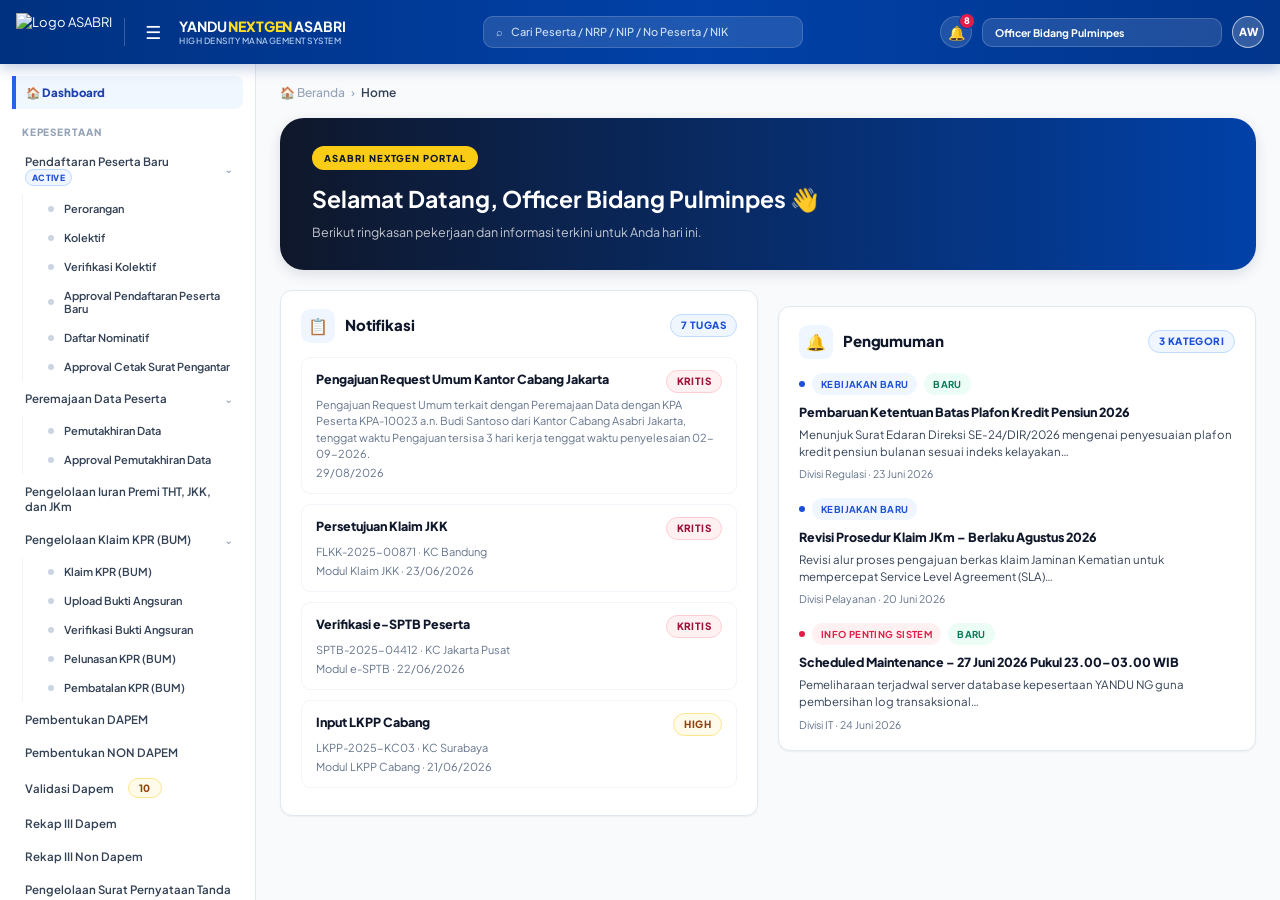
==== index.html @ db99e49a "Rekap Movement Gaji Pokok: ubah menjadi matriks per UNOR dan status personil (Total, Naik, Turun, Be" ====
<!DOCTYPE html>
<html lang="id">
<head>
<meta charset="UTF-8">
<meta name="viewport" content="width=device-width, initial-scale=1.0">
<title>YANDU NextGen — Modul Kepesertaan (Prototype)</title>
<!-- Tampilan/warna diatur di style.css -->
<link rel="stylesheet" href="style.css">
</head>
<body>

<div class="app">

  <!-- ============ SIDEBAR ============ -->
  <nav class="sidebar" id="sidebar" aria-label="Navigasi utama">
    <button class="nav-item" data-go="home">🏠 Dashboard</button>

    <div class="nav-group hot">KEPESERTAAN</div>

    <button class="nav-item nav-parent" id="nav-pendaftaran" aria-expanded="true">
      <span>Pendaftaran Peserta Baru <span class="tag">Active</span></span><span class="chevron">⌄</span>
    </button>
    <div class="nav-children" id="nav-pendaftaran-children">
      <button class="nav-item nav-child" data-go="pendaftaran-perorangan">Perorangan</button>
      <button class="nav-item nav-child" data-go="pendaftaran-kolektif">Kolektif</button>
      <button class="nav-item nav-child" data-go="pendaftaran-verifikasi">Verifikasi Kolektif</button>
      <button class="nav-item nav-child" data-go="pendaftaran-approval">Approval Pendaftaran Peserta Baru</button>
      <button class="nav-item nav-child" data-go="pendaftaran-nominatif">Daftar Nominatif</button>
      <button class="nav-item nav-child" data-go="pendaftaran-approval-surat">Approval Cetak Surat Pengantar</button>
    </div>

    <button class="nav-item nav-parent" id="nav-peremajaan-data" aria-expanded="true">
      <span>Peremajaan Data Peserta</span><span class="chevron">⌄</span>
    </button>
    <div class="nav-children" id="nav-peremajaan-data-children">
      <button class="nav-item nav-child" data-go="peremajaan-pemutakhiran">Pemutakhiran Data</button>
      <button class="nav-item nav-child" data-go="peremajaan-approval">Approval Pemutakhiran Data</button>
    </div>

    <button class="nav-item" data-go="iuran-premi">Pengelolaan Iuran Premi THT, JKK, dan JKm</button>

    <button class="nav-item nav-parent" id="nav-klaim-bum" aria-expanded="true">
      <span>Pengelolaan Klaim KPR (BUM)</span><span class="chevron">⌄</span>
    </button>
    <div class="nav-children" id="nav-klaim-bum-children">
      <button class="nav-item nav-child" data-go="bum">Klaim KPR (BUM)</button>
      <button class="nav-item nav-child" data-go="bum-angsuran">Upload Bukti Angsuran</button>
      <button class="nav-item nav-child" data-go="bum-verifikasi-angsuran">Verifikasi Bukti Angsuran</button>
      <button class="nav-item nav-child" data-go="bum-pelunasan">Pelunasan KPR (BUM)</button>
      <button class="nav-item nav-child" data-go="bum-pembatalan">Pembatalan KPR (BUM)</button>
    </div>

    <button class="nav-item" data-go="dapem">Pembentukan DAPEM</button>
    <button class="nav-item" data-go="non-dapem">Pembentukan NON DAPEM</button>
    <button class="nav-item" data-go="dapem-validasi">Validasi Dapem <span class="pill pill-warn" style="margin-left:6px">10</span></button>
    <button class="nav-item" data-go="dapem-keuangan">Rekap III Dapem</button>
    <button class="nav-item" data-go="non-dapem-keuangan">Rekap III Non Dapem</button>

    <button class="nav-item" data-go="sptb">Pengelolaan Surat Pernyataan Tanda Bukti Diri (SPTB)</button>
    <button class="nav-item" data-go="e-dosir">Manajemen Dokumen Peserta (E-Dosir)</button>
    <button class="nav-item nav-parent" id="nav-request-umum" aria-expanded="true">
      <span>Pengelolaan Request Umum</span><span class="chevron">⌄</span>
    </button>
    <div class="nav-children" id="nav-request-umum-children">
      <button class="nav-item nav-child" data-go="request-umum">Daftar Request Umum</button>
      <button class="nav-item nav-child" data-go="ru-kategori">Parameter Kategori Request Umum</button>
    </div>
    <button class="nav-item" data-go="alih-status">Pengelolaan Alih Status Peserta</button>
    <button class="nav-item nav-parent" id="nav-referensi" aria-expanded="true">
      <span>Pengelolaan Referensi Data Kepesertaan</span><span class="chevron">⌄</span>
    </button>
    <div class="nav-children" id="nav-referensi-children">
      <button class="nav-item nav-child" data-go="unor">Unit Organisasi (UNOR) <span class="tag">New</span></button>
      <button class="nav-item nav-child" data-go="status-peserta">Status Peserta <span class="tag">New</span></button>
      <button class="nav-item nav-child" data-go="batas-usia-pensiun">Batas Usia Pensiun <span class="tag">New</span></button>
      <button class="nav-item nav-child" data-go="satuan-kerja">Satuan Kerja <span class="tag">New</span></button>
      <button class="nav-item nav-child" data-go="daerah">Daerah <span class="tag">New</span></button>
    </div>
    <button class="nav-item nav-parent" id="nav-spp" aria-expanded="true">
      <span>Pemulihan Data Peserta</span><span class="chevron">⌄</span>
    </button>
    <div class="nav-children" id="nav-spp-children">
      <button class="nav-item nav-child" data-go="spp-pengajuan">Pemulihan Data Peserta</button>
      <button class="nav-item nav-child" data-go="spp-approval">Approval Pemulihan Data Peserta</button>
      <button class="nav-item nav-child" data-go="spp-bersih">Daftar Nominatif Pemulihan Data Peserta</button>
    </div>
    <button class="nav-item" data-go="data-peserta">List Peserta</button>

    <button class="nav-item" data-go="upload-rekening">Upload Rekening</button>
    <button class="nav-item nav-parent" id="nav-laporan" aria-expanded="true">
      <span>Laporan</span><span class="chevron">⌄</span>
    </button>
    <div class="nav-children" id="nav-laporan-children">
      <button class="nav-item nav-child" data-go="lap-peserta-baru">Laporan Peserta Baru Per Periode</button>
      <button class="nav-item nav-child" data-go="lap-kontrol-kpa">Laporan Kontrol Penomoran Terakhir KPA</button>
      <button class="nav-item nav-child" data-go="lap-peserta-tahun">Laporan Peserta Baru Yang Terdaftar Periode Tahun</button>
      <button class="nav-item nav-child" data-go="lap-kpa-tmt">Laporan Penerbitan KPA Berdasarkan TMT Pengangkatan Pertama</button>
      <button class="nav-item nav-child" data-go="lap-kpa-pangkat-awal">Laporan Penerbitan KPA Berdasarkan Pangkat Awal</button>
      <button class="nav-item nav-child" data-go="lap-kpa-banding-tmt">Laporan Perbandingan Penerbitan KPA Berdasarkan TMT Pengangkatan</button>
      <button class="nav-item nav-child" data-go="lap-kpa-golongan">Laporan Penerbitan KPA Berdasarkan Pangkat/Golongan</button>
      <button class="nav-item nav-child" data-go="lap-kpa-banding-golongan">Laporan Perbandingan Penerbitan KPA Berdasarkan Pangkat/Golongan</button>
      <button class="nav-item nav-child" data-go="lap-kpa-cabang">Laporan Penerbitan KPA Berdasarkan Kantor Cabang</button>
    </div>

    <button class="nav-item nav-parent" id="nav-rekap-movement" aria-expanded="true">
      <span>Rekap Movement</span><span class="chevron">⌄</span>
    </button>
    <div class="nav-children" id="nav-rekap-movement-children">
      <button class="nav-item nav-child" data-go="rm-gaji">Rekap Movement Gaji Pokok</button>
      <button class="nav-item nav-child" data-go="rm-pangkat">Rekap Movement Pangkat</button>
      <button class="nav-item nav-child" data-go="rm-mkg">Rekap Movement MKG</button>
      <button class="nav-item nav-child" data-go="rm-status-kawin">Rekap Movement Status Kawin</button>
      <button class="nav-item nav-child" data-go="rm-anak">Rekap Movement Anak</button>
      <button class="nav-item nav-child" data-go="rm-kppn">Rekap Movement KPPN</button>
      <button class="nav-item nav-child" data-go="rm-peserta-kppn">Rekap Movement Peserta Per KPPN</button>
      <button class="nav-item nav-child" data-go="rm-satker">Rekap Movement Satuan Kerja</button>
    </div>
    <button class="nav-item nav-parent" id="nav-rekap-premi" aria-expanded="true">
      <span>Rekap Premi JKK dan JKm</span><span class="chevron">⌄</span>
    </button>
    <div class="nav-children" id="nav-rekap-premi-children">
      <button class="nav-item nav-child" data-go="rekap-premi">Rekap Perkiraan Iuran Premi JKK dan JKm</button>
      <button class="nav-item nav-child" data-go="rekap-premi-verifikasi">Verifikasi Rekap Premi JKK dan JKm</button>
    </div>

  </nav>

  <!-- ============ MAIN ============ -->
  <div class="main">
    <header class="topbar">
      <div class="brand">
        <img class="brand-logo" src="logo-asabri-white.png" alt="Logo ASABRI">
        <span class="brand-sep"></span>
        <button class="burger" id="burger" aria-label="Sembunyikan / tampilkan sidebar">☰</button>
        <div class="brand-txt">YANDU <b>NEXTGEN</b> ASABRI<small>HIGH DENSITY MANAGEMENT SYSTEM</small></div>
      </div>
      <div class="topsearch"><span>⌕</span><span>Cari Peserta / NRP / NIP / No Peserta / NIK</span></div>
      <div class="topright">
        <div class="notif-wrap">
          <button class="topbell" id="top-bell" aria-label="Notifikasi" aria-haspopup="true" aria-expanded="false">
            🔔<span class="topbell-badge" id="top-bell-count">0</span>
          </button>
          <div class="notif-pop" id="top-notif" hidden>
            <div class="notif-pop-head">
              <span>Notifikasi</span>
              <span class="pill pill-info" id="top-notif-count"></span>
            </div>
            <div class="notif-pop-list" id="top-notif-list"></div>
            <button class="notif-pop-foot" id="top-notif-all">Lihat semua di Beranda</button>
          </div>
        </div>
        <select class="role-chip" id="top-role" aria-label="Pilih role">
          <option>Officer Bidang Pulminpes</option>
          <option>Officer Bidang Lojita</option>
          <option>Officer Bidang Pengembangan Manfaat</option>
          <option>Kepala Divisi Kepesertaan dan Pengembangan Manfaat</option>
          <option>Kepala Bidang Lojita</option>
          <option>Kepala Bidang Pulminpes</option>
          <option>Kepala Bidang Pengembangan Manfaat</option>
          <option>Divisi Layanan</option>
          <option>Divisi Keuangan</option>
          <option>Kantor Cabang</option>
          <option>PIC UNOR/Kesatuan</option>
        </select>
        <div class="avatar" id="top-avatar"></div>
      </div>
    </header>

    <main class="content">

      <!-- ---------- HOME (PORTAL DASHBOARD) ---------- -->
      <section class="screen" id="s-home">
        <div class="crumb"><span>🏠 Beranda</span><span>›</span><b>Home</b></div>

        <div style="background:linear-gradient(90deg,#0f172a,var(--navy));border-radius:24px;padding:28px 32px;color:#fff;margin-bottom:20px;box-shadow:0 4px 14px rgba(15,23,42,.12)">
          <span style="display:inline-block;background:#facc15;color:#0f172a;font-size:9.5px;font-weight:800;letter-spacing:.1em;text-transform:uppercase;padding:5px 12px;border-radius:999px;margin-bottom:12px">ASABRI NEXTGEN PORTAL</span>
          <h1 style="font-size:23px;font-weight:700;margin:0 0 6px" id="home-greeting" style="font-size:26px;font-weight:800;letter-spacing:-.02em;margin:8px 0 6px">Selamat Datang 👋</h1>
          <div style="font-size:12.5px;color:rgba(255,255,255,.75)">Berikut ringkasan pekerjaan dan informasi terkini untuk Anda hari ini.</div>
        </div>

        <div class="grid2" style="align-items:start">
          <div class="card">
            <div style="display:flex;justify-content:space-between;align-items:center;margin-bottom:14px">
              <div style="display:flex;align-items:center;gap:10px">
                <div style="width:34px;height:34px;border-radius:9px;background:var(--blue-soft);display:flex;align-items:center;justify-content:center;font-size:16px">📋</div>
                <span class="card-title" style="margin:0">Notifikasi</span>
              </div>
              <span class="pill pill-info" id="home-notif-count"></span>
            </div>
            <div style="max-height:440px;overflow-y:auto;display:flex;flex-direction:column;gap:10px" id="home-notif-list"></div>
          </div>

          <div class="card">
            <div style="display:flex;justify-content:space-between;align-items:center;margin-bottom:14px">
              <div style="display:flex;align-items:center;gap:10px">
                <div style="width:34px;height:34px;border-radius:9px;background:var(--blue-soft);display:flex;align-items:center;justify-content:center;font-size:16px">🔔</div>
                <span class="card-title" style="margin:0">Pengumuman</span>
              </div>
              <span class="pill pill-info" id="home-peng-count"></span>
            </div>
            <div style="max-height:440px;overflow-y:auto;display:flex;flex-direction:column;gap:16px" id="home-peng-list"></div>
          </div>
        </div>
      </section>

      <!-- ---------- DASHBOARD ---------- -->
      <section class="screen" id="s-dashboard">
        <div class="crumb"><span>Beranda</span><span>›</span><b>Dashboard</b></div>
        <div class="page-head">
          <div>
            <h1 class="page-title">Dashboard Kepesertaan</h1>
            <div class="page-sub">Ringkasan aktivitas Divisi Kepesertaan dan Pengembangan Manfaat — periode berjalan</div>
          </div>
        </div>

        <div class="metrics m3" id="dash-metrics"></div>

        <div class="card">
          <h2 class="section-title">Pintasan modul</h2>
          <div class="toolbar" style="margin-bottom:0">
            <button class="btn btn-primary" data-go="pendaftaran-kolektif">Registrasi kolektif</button>
            <button class="btn btn-ghost" data-go="distribusi">Monitoring distribusi BDN</button>
            <button class="btn btn-ghost" data-go="bum">Rekonsiliasi BUM KPR</button>
          </div>
        </div>
      </section>

      <!-- ---------- PENDAFTARAN PESERTA BARU » PERORANGAN ---------- -->
      <section class="screen" id="s-pendaftaran-perorangan">
        <div class="crumb"><span>Beranda</span><span>›</span><span>Kepesertaan</span><span>›</span><span>Pendaftaran Peserta Baru</span><span>›</span><b>Perorangan</b></div>
        <div class="page-head" id="pp-page-head">
          <div>
            <h1 class="page-title">Pendaftaran Peserta Baru — Perorangan</h1>
            <div class="page-sub">Pengajuan registrasi kepesertaan untuk satu peserta melalui input form.</div>
          </div>
        </div>

        <!-- ===== Riwayat Perorangan (tampilan awal) ===== -->
        <div id="pp-riwayat-view">
          <!-- Muncul kalau wizard ditinggal dengan isian yang belum disimpan -->
          <div class="alert alert-warn" id="pp-draft-banner" style="display:none">
            <span>✎</span>
            <span id="pp-draft-banner-teks"></span>
            <span style="margin-left:auto;display:flex;gap:8px;flex-shrink:0">
              <button class="btn btn-ghost btn-sm" id="pp-draft-buang">Buang Draft</button>
              <button class="btn btn-primary btn-sm" id="pp-draft-lanjut">Lanjutkan Draft</button>
            </span>
          </div>
          <div class="card">
            <div class="grid3">
              <div class="field" style="margin-bottom:0">
                <label class="fl caps">Nomor Batch</label>
                <input class="inp" id="pp-riwayat-f-batch" placeholder="B-PERO/...">
              </div>
              <div class="field" style="margin-bottom:0">
                <label class="fl caps">Nomor Agenda</label>
                <input class="inp" id="pp-riwayat-f-agenda" placeholder="Nomor agenda…">
              </div>
              <div class="field" style="margin-bottom:0">
                <label class="fl caps">Kesatuan Pengaju</label>
                <input class="inp" id="pp-riwayat-f-kesatuan" placeholder="Nama kesatuan pengaju">
              </div>
              <div class="field" style="margin-bottom:0">
                <label class="fl caps">Status Pengajuan</label>
                <select class="inp" id="pp-riwayat-f-status">
                  <option value="all">Semua Status</option>
                  <option>Tertunda</option>
                  <option>Diterima</option>
                  <option>Ditolak</option>
                </select>
              </div>
              <div class="field" style="margin-bottom:0">
                <label class="fl caps">Tanggal Pengajuan</label>
                <input class="inp" type="date" id="pp-riwayat-f-tanggal">
              </div>
            </div>
            <div class="form-actions" style="border-top:0;padding-top:0">
              <button class="btn btn-ghost" id="btn-export-pp-riwayat">▤ Export Excel</button>
              <button class="btn btn-primary" id="pp-riwayat-cari">⌕ Cari</button>
            </div>
          </div>

          <div class="card">
            <div class="toolbar" style="justify-content:flex-end">
              <button class="btn btn-primary" id="btn-pp-baru">+ Pendaftaran Peserta Baru</button>
            </div>
            <div class="tbl-wrap">
              <table>
                <thead><tr>
                  <th>No</th><th>Tanggal Pengajuan</th><th>Nomor Batch</th><th>Nomor Agenda</th>
                  <th>Kesatuan Pengaju</th><th>Jumlah Berkas</th><th>Status Pengajuan</th><th>Aksi</th>
                </tr></thead>
                <tbody id="pp-riwayat-body"></tbody>
              </table>
            </div>
            <div style="display:flex;justify-content:space-between;align-items:center;margin-top:10px;flex-wrap:wrap;gap:10px">
              <div class="tbl-note" id="pp-riwayat-count" style="margin:0"></div>
              <div style="display:flex;align-items:center;gap:14px">
                <div style="display:flex;align-items:center;gap:6px;font-size:11px;color:var(--muted)">
                  Baris
                  <select class="inp" id="pp-riwayat-page-size" style="width:64px;height:30px;padding:0 6px;font-size:11px">
                    <option>10</option><option selected>20</option><option>50</option>
                  </select>
                </div>
                <div id="pp-riwayat-pagination" style="display:flex;gap:4px"></div>
              </div>
            </div>
          </div>
        </div>

        <!-- ===== Detail Riwayat Perorangan (summary lengkap, baca saja) ===== -->
        <div id="pp-riwayat-detail-view" style="display:none">
          <div class="head-row">
            <button class="link-back" id="pp-riwayat-detail-kembali">← Kembali</button>
            <div class="head-divider"></div>
            <div>
              <h1 class="page-title" style="font-size:18px;margin:0">Detail Pendaftaran Peserta Baru</h1>
              <div class="hint" id="pp-riwayat-detail-sub" style="margin:2px 0 0"></div>
            </div>
          </div>

          <div class="card" id="pp-riwayat-detail-progress"></div>

          <div class="review-card">
            <div class="review-card-head">Data Pengajuan</div>
            <div class="review-card-body" id="pp-riwayat-detail-pengajuan"></div>
          </div>

          <div id="pp-riwayat-detail-peserta-wrap"></div>

          <div class="review-card" style="margin-top:16px">
            <div class="review-card-head">Berkas Persyaratan</div>
            <div class="review-card-body" id="pp-riwayat-detail-berkas"></div>
          </div>
        </div>

        <!-- ===== Wizard Pendaftaran Baru (Data Pengajuan / Data Peserta / Berkas / Review) ===== -->
        <div id="pp-wizard-view" style="display:none">
        <div class="stepper stepper-pill">
          <button class="step active" data-pp-step="1">1. Data Pengajuan</button>
          <button class="step" data-pp-step="2" disabled>2. Data Peserta</button>
          <button class="step" data-pp-step="3" disabled>3. Berkas Persyaratan</button>
          <button class="step" data-pp-step="4" disabled>4. Pratinjau dan Simpan</button>
        </div>

        <!-- ===== step 1: Data Pengajuan ===== -->
        <div id="pp-step-1">
          <div class="card">
            <div class="grid2">
              <div class="field">
                <label class="fl caps">Nomor Agenda</label>
                <input class="inp" id="pp-nomor-agenda" placeholder="Diterbitkan otomatis oleh sistem" disabled>
                <div class="hint">Format perorangan: <b>NO&nbsp;URUT/USERNAME</b> — kolektif diawali Nomor Surat Pengantar.</div>
              </div>
              <div class="field">
                <label class="fl caps">Nomor Surat Pengantar</label>
                <input class="inp" id="pp-nomor-surat" placeholder="B/xxx/…/2026">
              </div>
              <div class="field">
                <label class="fl caps">Kesatuan Pengaju</label>
                <select class="inp" id="pp-instansi"></select>
              </div>
              <div class="field">
                <label class="fl caps">Tanggal Surat Pengantar</label>
                <input class="inp" type="date" id="pp-tgl-surat">
              </div>
            </div>
          </div>

          <div class="form-actions split">
            <button class="btn btn-ghost" id="pp-1-batal">Batal</button>
            <button class="btn btn-primary" id="pp-1-lanjut">→ Selanjutnya</button>
          </div>
        </div>

        <!-- ===== step 2: Data Peserta ===== -->
        <div id="pp-step-2" style="display:none">
          <div class="card pp-scope" id="pp2-single">
            <div class="t-strong" id="pp2-single-title" style="font-size:12px;color:var(--body);margin-bottom:12px">Data Peserta #1</div>
            <div class="form-2col">
              <!-- ===== kolom kiri ===== -->
              <div>
                <div class="field">
                  <label class="fl caps">Nama Lengkap sesuai KTP <span class="req">*</span></label>
                  <input class="inp" id="pp2-nama" placeholder="ADI WIJAYA">
                </div>
                <div class="field">
                  <label class="fl caps">NRP / NIP <span class="req">*</span></label>
                  <input class="inp pp-nrp-field" id="pp2-nrp" placeholder="199204051234">
                  <div class="err-msg pp-nrp-err" id="pp2-nrp-err" style="display:none"></div>
                  <div class="hint pp-nrp-hint"></div>
                </div>
                <div class="field">
                  <label class="fl caps">NIK <span class="req">*</span></label>
                  <input class="inp" id="pp2-nik" placeholder="16 digit angka">
                </div>
                <div class="field">
                  <label class="fl caps">NPWP</label>
                  <input class="inp pp-npwp-field" id="pp2-npwp" placeholder="15 atau 16 digit angka" maxlength="16">
                  <div class="hint">Untuk NPWP terdiri dari 15 Digit (NPWP Lama) atau 16 Digit (NPWP Baru).</div>
                </div>
                <div class="grid2">
                  <div class="field">
                    <label class="fl caps">Jenis Kelamin <span class="req">*</span></label>
                    <select class="inp" id="pp2-jk">
                      <option value="">— Pilih —</option>
                      <option>Laki-laki</option>
                      <option>Perempuan</option>
                    </select>
                  </div>
                  <div class="field">
                    <label class="fl caps">Tanggal Lahir <span class="req">*</span></label>
                    <input class="inp" type="date" id="pp2-tgl-lahir">
                  </div>
                </div>
                <div class="field">
                  <label class="fl caps">Tempat Lahir</label>
                  <input class="inp" id="pp2-tmp-lahir" placeholder="Kota kelahiran">
                </div>
                <div class="field">
                  <label class="fl caps">Status Personil <span class="req">*</span></label>
                  <select class="inp" id="pp2-status">
                    <option value="">— Pilih —</option>
                    <option>Prajurit</option>
                    <option>PNS</option>
                    <option>PPPK</option>
                  </select>
                </div>
                <div class="field">
                  <label class="fl caps">Angkatan <span class="req">*</span></label>
                  <select class="inp" id="pp2-angkatan">
                    <option value="">— Pilih —</option>
                    <option>TNI AD</option>
                    <option>TNI AL</option>
                    <option>TNI AU</option>
                    <option>POLRI</option>
                    <option>MABES TNI</option>
                    <option>KEMHAN</option>
                  </select>
                </div>
                <div class="field">
                  <label class="fl caps">Unit Organisasi (UNOR) <span class="req">*</span></label>
                  <select class="inp" id="pp2-unor">
                    <option value="">— Pilih —</option>
                    <option>TNI AD</option>
                    <option>TNI AL</option>
                    <option>TNI AU</option>
                    <option>POLRI</option>
                    <option>MABES TNI</option>
                    <option>KEMHAN</option>
                  </select>
                </div>
                <div class="field">
                  <label class="fl caps">Unit Kerja (UKER) <span class="req">*</span></label>
                  <select class="inp" id="pp2-uker">
                    <option value="">— Pilih —</option>
                  </select>
                </div>
                <div class="field">
                  <label class="fl caps">Pangkat Awal <span class="req">*</span></label>
                  <select class="inp" id="pp2-pangkat">
                    <option value="">Pilih pangkat</option>
                    <optgroup label="PNS">
                      <option>GOL.I/A</option>
                      <option>GOL.I/B</option>
                      <option>GOL.I/C</option>
                      <option>GOL.I/D</option>
                      <option>GOL.II/A</option>
                      <option>GOL.II/B</option>
                      <option>GOL.II/C</option>
                      <option>GOL.II/D</option>
                      <option>GOL.III/A</option>
                      <option>GOL.III/B</option>
                      <option>GOL.III/C</option>
                      <option>GOL.III/D</option>
                      <option>GOL.IV/A</option>
                      <option>GOL.IV/B</option>
                      <option>GOL.IV/C</option>
                      <option>GOL.IV/D</option>
                      <option>GOL.IV/E</option>
                    </optgroup>
                    <optgroup label="TNI-AD">
                      <option>PRADA</option>
                      <option>PRATU</option>
                      <option>PRAKA</option>
                      <option>KOPDA</option>
                      <option>KOPTU</option>
                      <option>KOPKA</option>
                      <option>SERDA</option>
                      <option>SERTU</option>
                      <option>SERKA</option>
                      <option>SERMA</option>
                      <option>PELDA</option>
                      <option>PELTU</option>
                      <option>LETDA</option>
                      <option>LETTU</option>
                      <option>KAPTEN</option>
                      <option>MAYOR</option>
                      <option>LETKOL</option>
                      <option>KOLONEL</option>
                      <option>BRIGJEN TNI</option>
                      <option>MAYJEN TNI</option>
                      <option>LETJEN TNI</option>
                      <option>JENDERAL TNI</option>
                    </optgroup>
                    <optgroup label="TNI-AL">
                      <option>KELASI DUA</option>
                      <option>KELASI SATU</option>
                      <option>KELASI KEPALA</option>
                      <option>KOPDA</option>
                      <option>KOPTU</option>
                      <option>KOPKA</option>
                      <option>SERDA</option>
                      <option>SERTU</option>
                      <option>SERKA</option>
                      <option>SERMA</option>
                      <option>PELDA</option>
                      <option>PELTU</option>
                      <option>LETDA</option>
                      <option>LETTU</option>
                      <option>KAPTEN</option>
                      <option>MAYOR</option>
                      <option>LETKOL</option>
                      <option>KOLONEL</option>
                      <option>LAKSMA TNI</option>
                      <option>LAKSDA TNI</option>
                      <option>LAKSDYA TNI</option>
                      <option>LAKSAMANA TNI</option>
                    </optgroup>
                    <optgroup label="TNI-AU">
                      <option>PRADA</option>
                      <option>PRATU</option>
                      <option>PRAKA</option>
                      <option>KOPDA</option>
                      <option>KOPTU</option>
                      <option>KOPKA</option>
                      <option>SERDA</option>
                      <option>SERTU</option>
                      <option>SERKA</option>
                      <option>SERMA</option>
                      <option>PELDA</option>
                      <option>PELTU</option>
                      <option>LETDA</option>
                      <option>LETTU</option>
                      <option>KAPTEN</option>
                      <option>MAYOR</option>
                      <option>LETKOL</option>
                      <option>KOLONEL</option>
                      <option>MARSMA TNI</option>
                      <option>MARSDA TNI</option>
                      <option>MARSDYA TNI</option>
                      <option>MARSEKAL TNI</option>
                    </optgroup>
                    <optgroup label="POLRI">
                      <option>BHARADA</option>
                      <option>BHARATU</option>
                      <option>BHARAKA</option>
                      <option>ABRIPDA</option>
                      <option>ABRIPTU</option>
                      <option>ABRIP</option>
                      <option>BRIPDA</option>
                      <option>BRIPTU</option>
                      <option>BRIPKA</option>
                      <option>BRIGADIR</option>
                      <option>AIPDA</option>
                      <option>AIPTU</option>
                      <option>IPDA</option>
                      <option>IPTU</option>
                      <option>AKP</option>
                      <option>KOMPOL</option>
                      <option>AKBP</option>
                      <option>KOMBES POL</option>
                      <option>BRIGJEN POL</option>
                      <option>IRJEN POL</option>
                      <option>KOMJEN POL</option>
                      <option>JENDERAL POL</option>
                    </optgroup>
                  </select>
                </div>
                <div class="field">
                  <label class="fl caps">TMT Pengangkatan <span class="req">*</span></label>
                  <input class="inp" type="date" id="pp2-tmt">
                </div>
                <div class="field">
                  <label class="fl caps">Nomor SKEP Pengangkatan <span class="req">*</span></label>
                  <input class="inp" id="pp2-nomor-skep" placeholder="SKEP/xxx/…/2026">
                </div>
                <div class="field">
                  <label class="fl caps">Tanggal SKEP Pengangkatan <span class="req">*</span></label>
                  <input class="inp" type="date" id="pp2-tgl-skep">
                </div>
              </div>

              <!-- ===== kolom kanan ===== -->
              <div>
                <div class="field">
                  <label class="fl caps">Alamat</label>
                  <textarea class="inp" id="pp2-alamat" style="height:80px;padding:8px 10px" placeholder="Nama jalan, nomor rumah"></textarea>
                </div>
                <div class="grid2">
                  <div class="field">
                    <label class="fl caps">RT</label>
                    <input class="inp" id="pp2-rt" placeholder="02">
                  </div>
                  <div class="field">
                    <label class="fl caps">RW</label>
                    <input class="inp" id="pp2-rw" placeholder="05">
                  </div>
                </div>
                <div class="field" style="position:relative">
                  <label class="fl caps">Desa/Kelurahan</label>
                  <input class="inp pp-kelurahan-field" id="pp2-kelurahan" placeholder="Cari nama kelurahan..." autocomplete="off">
                  <div class="autocomplete-list pp-kelurahan-list" id="pp2-kelurahan-list"></div>
                  <div class="hint">Hasil menampilkan kelurahan, kecamatan, kota/kabupaten, dan provinsi — pilih satu, sisanya terisi otomatis.</div>
                </div>
                <div class="grid2">
                  <div class="field">
                    <label class="fl caps">Kode Pos</label>
                    <input class="inp pp-kodepos-field" id="pp2-kodepos" placeholder="10410">
                    <div class="hint pp-kodepos-saran" id="pp2-kodepos-saran" style="display:none"></div>
                  </div>
                  <div class="field">
                    <label class="fl caps">Nomor Telepon</label>
                    <input class="inp" id="pp2-telp" placeholder="081234567890">
                  </div>
                </div>
                <div class="field">
                  <label class="fl caps">Email</label>
                  <input class="inp" type="email" id="pp2-email" placeholder="nama@email.com">
                </div>
                <div class="field">
                  <label class="fl caps">Kantor Cabang <span class="req">*</span></label>
                  <select class="inp pp-kancab-select" id="pp2-kancab">
                    <option value="">— Pilih —</option>
                  </select>
                  <div class="hint pp-kancab-saran" id="pp2-kancab-saran" style="display:none"></div>
                </div>
              </div>
            </div>
          </div>

          <!-- ===== Data Peserta Baru — tambahan peserta lain di luar peserta #1 ===== -->
          <div class="card" id="pp2-kolektif">
            <div style="display:flex;justify-content:space-between;align-items:flex-start;gap:12px;flex-wrap:wrap">
              <div>
                <h2 class="card-title" style="margin-bottom:4px">Data Peserta Baru</h2>
                <div class="hint" style="margin:0">Tambahkan data peserta lain di luar peserta #1 di atas jika pendaftaran ini untuk lebih dari satu peserta.</div>
              </div>
              <button class="btn btn-ghost btn-sm" id="pp2k-tambah">+ Tambah Data Peserta Baru</button>
            </div>
            <hr class="hr-card">
            <div id="pp2k-list"></div>
            <div class="empty" id="pp2k-empty" style="padding:20px 0">
              <p>Belum ada data peserta tambahan. Klik "+ Tambah Data Peserta Baru" jika ada peserta lain.</p>
            </div>
          </div>

          <div class="form-actions split">
            <button class="btn btn-ghost" id="pp-2-kembali">← Kembali</button>
            <button class="btn btn-primary" id="pp-2-lanjut">Selanjutnya →</button>
          </div>
        </div>

        <!-- ===== step 3: Berkas Persyaratan ===== -->
        <div id="pp-step-3" style="display:none">
          <div class="alert alert-info"><span>ⓘ</span><span>Format yang diterima: PDF, JPG, atau PNG dengan ukuran maksimal 5 MB per berkas. Berkas diunggah bersamaan saat pengajuan disimpan.</span></div>

          <div class="card">
            <div id="pp3-fixed-list"></div>
            <div id="pp3-dynamic-list"></div>
            <div style="padding-top:14px">
              <button class="btn btn-ghost btn-sm" id="pp3-tambah">+ Tambah Berkas</button>
            </div>
          </div>

          <div class="form-actions split">
            <button class="btn btn-ghost" id="pp-3-reset">↺ Reset</button>
            <div style="display:flex;gap:10px">
              <button class="btn btn-ghost" id="pp-3-kembali">← Kembali</button>
              <button class="btn btn-primary" id="pp-3-lanjut">→ Selanjutnya</button>
            </div>
          </div>
        </div>

        <!-- ===== step 4: Pratinjau dan Simpan ===== -->
        <div id="pp-step-4" style="display:none">
          <div class="review-card">
            <div class="review-card-head">Data Pengajuan</div>
            <div class="review-card-body" id="pp4-review-pengajuan"></div>
          </div>

          <div id="pp4-review-peserta"></div>

          <div class="review-card" style="margin-top:16px">
            <div class="review-card-head">Berkas Persyaratan</div>
            <div class="review-card-body" id="pp4-review-berkas"></div>
          </div>

          <div class="form-actions split">
            <button class="btn btn-ghost" id="pp-4-kembali">← Kembali</button>
            <button class="btn btn-success" id="pp-4-simpan">✓ Submit Pengajuan</button>
          </div>
        </div>
        </div>
      </section>

      <!-- ---------- PENDAFTARAN PESERTA BARU » KOLEKTIF ---------- -->
      <section class="screen" id="s-pendaftaran-kolektif">
        <div class="crumb"><span>Beranda</span><span>›</span><span>Kepesertaan</span><span>›</span><span>Pendaftaran Peserta Baru</span><span>›</span><b>Kolektif</b></div>
        <div class="page-head">
          <div>
            <h1 class="page-title">Pendaftaran Peserta Baru — Kolektif</h1>
            <div class="page-sub">Pendaftaran peserta baru secara batch/kolektif melalui unggah template Excel.</div>
          </div>
        </div>

        <!-- ===== Riwayat Upload (tampilan awal) ===== -->
        <div id="upload-riwayat-view">
          <!-- Muncul kalau wizard ditinggal dengan isian yang belum disimpan -->
          <div class="alert alert-warn" id="kol-draft-banner" style="display:none">
            <span>✎</span>
            <span id="kol-draft-banner-teks"></span>
            <span style="margin-left:auto;display:flex;gap:8px;flex-shrink:0">
              <button class="btn btn-ghost btn-sm" id="kol-draft-buang">Buang Draft</button>
              <button class="btn btn-primary btn-sm" id="kol-draft-lanjut">Lanjutkan Draft</button>
            </span>
          </div>
          <div class="card">
            <div class="grid3">
              <div class="field" style="margin-bottom:0">
                <label class="fl caps">Nomor Batch</label>
                <input class="inp" id="upload-riwayat-f-batch" placeholder="B-KOLEKTIF/...">
              </div>
              <div class="field" style="margin-bottom:0">
                <label class="fl caps">Nomor Agenda</label>
                <input class="inp" id="upload-riwayat-f-agenda" placeholder="Nomor agenda…">
              </div>
              <div class="field" style="margin-bottom:0">
                <label class="fl caps">Kesatuan Pengaju</label>
                <input class="inp" id="upload-riwayat-f-kesatuan" placeholder="Nama kesatuan pengaju">
              </div>
              <div class="field" style="margin-bottom:0">
                <label class="fl caps">Status Pengajuan</label>
                <select class="inp" id="upload-riwayat-f-status">
                  <option value="all">Semua Status</option>
                  <option>Belum Terverifikasi</option>
                  <option>Ditolak Verifikasi</option>
                  <option>Tertunda</option>
                  <option>Diterima</option>
                  <option>Ditolak</option>
                </select>
              </div>
              <div class="field" style="margin-bottom:0">
                <label class="fl caps">Tanggal Pengajuan</label>
                <input class="inp" type="date" id="upload-riwayat-f-tanggal">
              </div>
            </div>
            <div class="form-actions" style="border-top:0;padding-top:0">
              <button class="btn btn-ghost" id="btn-export-upload-riwayat">▤ Export Excel</button>
              <button class="btn btn-primary" id="upload-riwayat-cari">⌕ Cari</button>
            </div>
          </div>

          <div class="card">
            <div class="toolbar" style="justify-content:flex-end">
              <button class="btn btn-primary" id="btn-upload-baru">+ Upload Pendaftaran Peserta Baru</button>
            </div>
            <div class="tbl-wrap">
              <table>
                <thead><tr>
                  <th>No</th><th>Tanggal Pengajuan</th><th>Nomor Batch</th><th>Nomor Agenda</th>
                  <th>Kesatuan Pengaju</th><th>Jumlah Berkas</th><th>Status Pengajuan</th><th>Aksi</th>
                </tr></thead>
                <tbody id="upload-riwayat-body"></tbody>
              </table>
            </div>
            <div style="display:flex;justify-content:space-between;align-items:center;margin-top:10px;flex-wrap:wrap;gap:10px">
              <div class="tbl-note" id="upload-riwayat-count" style="margin:0"></div>
              <div style="display:flex;align-items:center;gap:14px">
                <div style="display:flex;align-items:center;gap:6px;font-size:11px;color:var(--muted)">
                  Baris
                  <select class="inp" id="upload-riwayat-page-size" style="width:64px;height:30px;padding:0 6px;font-size:11px">
                    <option>10</option><option selected>20</option><option>50</option>
                  </select>
                </div>
                <div id="upload-riwayat-pagination" style="display:flex;gap:4px"></div>
              </div>
            </div>
          </div>
        </div>

        <!-- ===== Detail Riwayat Upload (daftar berkas satu batch) ===== -->
        <div id="upload-riwayat-detail-view" style="display:none">
          <div class="head-row">
            <button class="link-back" id="upload-riwayat-detail-kembali">← Kembali</button>
            <div class="head-divider"></div>
            <div>
              <h1 class="page-title" style="font-size:18px;margin:0">Detail Berkas Batch</h1>
              <div class="hint" id="upload-riwayat-detail-sub" style="margin:2px 0 0"></div>
            </div>
          </div>
          <div class="card" id="upload-riwayat-detail-progress"></div>
          <div class="card">
            <div class="tbl-wrap">
              <table class="wide-table" id="tbl-upload-riwayat-detail">
                <thead><tr id="upload-riwayat-detail-head"></tr></thead>
                <tbody id="upload-riwayat-detail-body"></tbody>
              </table>
            </div>
          </div>
        </div>

        <!-- ===== Wizard Unggah File Excel (Input & Upload / List Kotor / Pratinjau dan Simpan) ===== -->
        <div id="upload-wizard-view" style="display:none">
        <div class="stepper">
          <button class="step active" data-step="1">1. Input &amp; Upload</button>
          <button class="step" data-step="2">2. List Kotor</button>
          <button class="step" data-step="3">3. Pratinjau dan Simpan</button>
        </div>

        <!-- step 1 -->
        <div class="card" id="step-1">
          <h2 class="section-title">1. Input &amp; Upload</h2>
          <div class="alert alert-info"><span>ⓘ</span><span>Unduh template lebih dulu agar susunan kolom sesuai. Sistem memvalidasi tiap baris dan memisahkan data bermasalah ke List Kotor.</span></div>
          <div class="grid2">
            <div class="field">
              <label class="fl caps">Nomor Agenda</label>
              <input class="inp" id="k-nomor-agenda" placeholder="Diterbitkan otomatis oleh sistem" disabled>
              <div class="hint">Format: <b>NOMOR&nbsp;SURAT&nbsp;PENGANTAR/NO&nbsp;URUT/USERNAME</b>.</div>
            </div>
            <div class="field">
              <label class="fl caps">Nomor Surat Pengantar</label>
              <input class="inp" id="k-surat" placeholder="B/xxx/…/2026">
            </div>
            <div class="field">
              <label class="fl caps">Kesatuan Pengaju</label>
              <select class="inp" id="k-kesatuan"></select>
            </div>
            <div class="field">
              <label class="fl caps">Tanggal Surat Pengantar</label>
              <input class="inp" type="date" id="k-tgl-surat">
            </div>
          </div>

          <div style="margin-top:18px;border:1.5px dashed var(--line);border-radius:9px;padding:26px;text-align:center;background:var(--field)">
            <div style="font-size:26px;color:var(--slate);margin-bottom:8px">⬆</div>
            <div style="font-weight:600;margin-bottom:4px" id="up-title">Unggah file batch peserta</div>
            <div class="hint" style="margin:0 0 13px" id="up-sub">Format .xls / .csv sesuai template — maksimal 5.000 baris per batch</div>
            <a class="btn btn-ghost btn-sm" id="btn-template"
               href="Template%20Pendaftaran%20Peserta%20Kolektif.xlsx"
               download="Template Pendaftaran Peserta Kolektif.xlsx">⤓ Unduh template</a>
            <input type="file" accept=".xls,.xlsx,.csv" style="display:none" id="k-file-batch">
            <button class="btn btn-primary btn-sm" id="btn-upload">Unggah File</button>
          </div>

          <div class="form-actions split">
            <button class="btn btn-ghost" id="k-batal">Batal</button>
            <button class="btn btn-primary" id="to-step2" disabled>Lanjutkan</button>
          </div>
        </div>

        <!-- step 2 -->
        <div id="step-2" style="display:none">

          <!-- ===== 2a. Rekap List Kotor ===== -->
          <div class="card" id="dirty-rekap-view">
            <h2 class="section-title">2. List Kotor</h2>
            <div class="alert alert-bad" id="dirty-alert"><span>⚠</span><span id="dirty-msg"></span></div>

            <div class="toolbar" style="justify-content:flex-end">
              <button class="btn btn-ghost btn-sm" id="btn-export-rekap">▤ Export</button>
            </div>

            <div class="tbl-wrap">
              <table>
                <thead><tr><th>No</th><th>Kesalahan</th><th>Jumlah</th><th>Aksi</th></tr></thead>
                <tbody id="dirty-rekap-body"></tbody>
              </table>
            </div>

            <div class="form-actions split">
              <button class="btn btn-ghost" data-step-go="1">← Kembali</button>
              <button class="btn btn-primary" id="to-step3">Lanjutkan</button>
            </div>
          </div>

          <!-- ===== 2b. Daftar Peserta per Kesalahan ===== -->
          <div class="card" id="dirty-list-view" style="display:none">
            <h2 class="section-title" style="margin:0">Daftar Peserta Bermasalah</h2>
            <div class="hint" id="dirty-list-sub" style="margin:2px 0 16px"></div>

            <div class="toolbar" style="justify-content:flex-end">
              <button class="btn btn-ghost btn-sm" id="btn-export-dirty">▤ Export Excel</button>
            </div>

            <div class="tbl-wrap">
              <table class="wide-table" id="tbl-dirty">
                <thead><tr id="dirty-head"></tr></thead>
                <tbody id="dirty-body"></tbody>
              </table>
            </div>
            <div class="tbl-note" id="dirty-count"></div>

            <div class="form-actions split">
              <button class="btn btn-ghost" id="dirty-list-kembali">← Kembali</button>
            </div>
          </div>

          <!-- ===== 2c. Halaman Revisi Data Peserta ===== -->
          <div class="card" id="dirty-revisi-view" style="display:none">
            <div class="head-row">
              <button class="link-back" id="dirty-revisi-kembali">← Kembali</button>
              <div class="head-divider"></div>
              <div>
                <h2 class="section-title" style="margin:0">Halaman Revisi Data Peserta</h2>
                <div class="hint" id="dirty-revisi-sub" style="margin:2px 0 0"></div>
              </div>
            </div>
            <div id="dirty-revisi-badge"></div>
            <div class="alert alert-info"><span>ⓘ</span><span>Field berwarna merah perlu diperbaiki. Field lain bisa diedit jika diperlukan namun tidak wajib.</span></div>
            <div class="grid3" style="grid-template-columns:1fr 1fr" id="dirty-revisi-fields"></div>
            <div class="form-actions">
              <button class="btn btn-ghost" id="rev-cancel">× Batal</button>
              <button class="btn btn-primary" id="rev-save">▤ Simpan revisi</button>
            </div>
          </div>

        </div>

        <!-- step 3 -->
        <div class="card" id="step-3" style="display:none">
          <h2 class="section-title">3. Pratinjau dan Simpan</h2>
          <div class="alert alert-ok"><span>✓</span><span>Seluruh data lolos validasi dan siap disubmit sebagai satu batch.</span></div>

          <div class="toolbar" style="justify-content:flex-end">
            <button class="btn btn-ghost btn-sm" id="btn-export-clean">▤ Export Excel</button>
          </div>

          <div class="tbl-wrap">
            <table class="wide-table" id="tbl-clean">
              <thead><tr id="clean-head"></tr></thead>
              <tbody id="clean-body"></tbody>
            </table>
          </div>
          <div class="tbl-note" id="clean-count"></div>

          <div class="form-actions split">
            <button class="btn btn-ghost" data-step-go="2">← Kembali</button>
            <button class="btn btn-success" id="btn-submit-batch">✓ Submit</button>
          </div>
        </div>
        </div>
      </section>

      <!-- ---------- PENDAFTARAN PESERTA BARU » VERIFIKASI UPLOAD ---------- -->
      <section class="screen" id="s-pendaftaran-verifikasi">
        <div class="crumb"><span>Beranda</span><span>›</span><span>Kepesertaan</span><span>›</span><span>Pendaftaran Peserta Baru</span><span>›</span><b>Verifikasi Kolektif</b></div>
        <div class="page-head">
          <div>
            <h1 class="page-title">Verifikasi Kolektif</h1>
            <div class="page-sub">Verifikasi batch peserta yang diunggah lewat sub modul Kolektif sebelum masuk antrean Approval.</div>
          </div>
        </div>

        <!-- ===== list (default) ===== -->
        <div id="verif-list-view">
          <div class="card">
            <div class="grid3">
              <div class="field" style="margin-bottom:0">
                <label class="fl caps">Nomor Batch</label>
                <input class="inp" id="verif-f-batch" placeholder="B-KOLEKTIF/...">
              </div>
              <div class="field" style="margin-bottom:0">
                <label class="fl caps">Nomor Agenda</label>
                <input class="inp" id="verif-f-agenda" placeholder="Nomor agenda…">
              </div>
              <div class="field" style="margin-bottom:0">
                <label class="fl caps">Kesatuan Pengaju</label>
                <input class="inp" id="verif-f-kesatuan" placeholder="Nama kesatuan pengaju">
              </div>
              <div class="field" style="margin-bottom:0">
                <label class="fl caps">Status Pengajuan</label>
                <select class="inp" id="verif-f-status">
                  <option value="all">Semua Status</option>
                  <option>Belum Terverifikasi</option>
                  <option>Lolos Verifikasi</option>
                  <option>Ditolak Verifikasi</option>
                </select>
              </div>
              <div class="field" style="margin-bottom:0">
                <label class="fl caps">Tanggal Pengajuan</label>
                <input class="inp" type="date" id="verif-f-tanggal">
              </div>
            </div>
            <div class="form-actions" style="border-top:0;padding-top:0">
              <button class="btn btn-primary" id="verif-cari">⌕ Cari</button>
            </div>
          </div>

          <div class="card">
            <div class="toolbar" style="justify-content:flex-end">
              <button class="btn btn-ghost btn-sm" id="verif-export">▤ Export</button>
            </div>
            <div class="tbl-wrap">
              <table>
                <thead><tr>
                  <th>No</th><th>Tanggal Pengajuan</th><th>Kesatuan Pengaju</th><th>Nomor Batch</th><th>Nomor Agenda</th>
                  <th>Jumlah Berkas</th><th>Status Pengajuan</th><th>Aksi</th>
                </tr></thead>
                <tbody id="verif-body"></tbody>
              </table>
            </div>
            <div style="display:flex;justify-content:space-between;align-items:center;margin-top:10px;flex-wrap:wrap;gap:10px">
              <div class="tbl-note" id="verif-count" style="margin:0"></div>
              <div style="display:flex;align-items:center;gap:14px">
                <div style="display:flex;align-items:center;gap:6px;font-size:11px;color:var(--muted)">
                  Baris
                  <select class="inp" id="verif-page-size" style="width:64px;height:30px;padding:0 6px;font-size:11px">
                    <option>10</option><option selected>20</option><option>50</option>
                  </select>
                </div>
                <div id="verif-pagination" style="display:flex;gap:4px"></div>
              </div>
            </div>
          </div>
        </div>

        <!-- ===== detail (daftar peserta, read-only + Aksi:Revisi) ===== -->
        <div id="verif-detail-view" style="display:none">
          <div class="head-row">
            <button class="link-back" id="verif-detail-kembali">← Kembali</button>
            <div class="head-divider"></div>
            <div>
              <h1 class="page-title" style="font-size:18px;margin:0">Detail Berkas Kolektif</h1>
              <div class="hint" id="verif-detail-sub" style="margin:2px 0 0"></div>
            </div>
          </div>

          <div class="card" id="verif-detail-progress"></div>

          <div class="card">
            <div class="tbl-wrap">
              <table class="wide-table" id="tbl-verif-detail">
                <thead><tr id="verif-detail-head"></tr></thead>
                <tbody id="verif-detail-body"></tbody>
              </table>
            </div>
            <div style="display:flex;justify-content:space-between;align-items:center;margin-top:10px;flex-wrap:wrap;gap:10px">
              <div class="tbl-note" id="verif-detail-count" style="margin:0"></div>
              <div id="verif-detail-pagination" style="display:flex;gap:4px"></div>
            </div>
            <div class="form-actions" style="justify-content:flex-end" id="verif-detail-actions"></div>
          </div>
        </div>

        <!-- ===== revisi (kolom tertentu dapat diedit) ===== -->
        <div id="verif-revisi-view" style="display:none">
          <div class="head-row">
            <button class="link-back" id="verif-revisi-kembali">← Kembali</button>
            <div class="head-divider"></div>
            <div>
              <h1 class="page-title" style="font-size:18px;margin:0">Revisi Data Verifikasi</h1>
              <div class="hint" id="verif-revisi-sub" style="margin:2px 0 0"></div>
            </div>
          </div>
          <div class="card">
            <div class="alert alert-info"><span>ⓘ</span><span>Kolom STS Personil, UNOR, Angkatan, Kode Pangkat, Kode Kesatuan, dan Kode Kancab dapat diedit langsung di tabel. Klik judul kolom untuk mengurutkan (A→Z / Z→A), dan gunakan kotak di bawah judul untuk mencari per kolom.</span></div>
            <div class="tbl-wrap">
              <table class="wide-table" id="tbl-verif-revisi">
                <thead>
                  <tr class="th-main" id="verif-revisi-head"></tr>
                  <tr class="th-filter" id="verif-revisi-filter"></tr>
                </thead>
                <tbody id="verif-revisi-body"></tbody>
              </table>
            </div>
            <div class="form-actions" style="justify-content:flex-end">
              <button class="btn btn-primary" id="verif-simpan-revisi">💾 Simpan Revisi</button>
            </div>
          </div>
        </div>
      </section>

      <!-- ---------- PENDAFTARAN PESERTA BARU » APPROVAL ---------- -->
      <section class="screen" id="s-pendaftaran-approval">
        <div class="crumb"><span>Beranda</span><span>›</span><span>Kepesertaan</span><span>›</span><span>Pendaftaran Peserta Baru</span><span>›</span><b>Approval Pendaftaran Peserta Baru</b></div>
        <div class="page-head" id="appr-page-head">
          <div>
            <h1 class="page-title">Approval Pendaftaran Peserta Baru</h1>
            <div class="page-sub">Persetujuan pendaftaran peserta baru, perorangan maupun batch/kolektif.</div>
          </div>
        </div>

        <!-- ===== list (default) ===== -->
        <div id="appr-list-view">
          <div class="card">
            <div class="grid3">
              <div class="field" style="margin-bottom:0">
                <label class="fl caps">Nomor Batch</label>
                <input class="inp" id="appr-f-batch" placeholder="B-KOLEKTIF/...">
              </div>
              <div class="field" style="margin-bottom:0">
                <label class="fl caps">Nomor Agenda</label>
                <input class="inp" id="appr-f-agenda" placeholder="Nomor agenda…">
              </div>
              <div class="field" style="margin-bottom:0">
                <label class="fl caps">Status Pengajuan</label>
                <select class="inp" id="appr-f-status">
                  <option value="Tertunda">Tertunda</option>
                  <option value="Diterima">Diterima</option>
                  <option value="Ditolak">Ditolak</option>
                  <option value="all">Semua Status</option>
                </select>
              </div>
              <div class="field" style="margin-bottom:0">
                <label class="fl caps">Kesatuan Pengaju</label>
                <input class="inp" id="appr-f-kesatuan" placeholder="Nama kesatuan pengaju">
              </div>
              <div class="field" style="margin-bottom:0">
                <label class="fl caps">Tanggal Pengajuan</label>
                <input class="inp" type="date" id="appr-f-tanggal">
              </div>
              <div class="field" style="margin-bottom:0">
                <label class="fl caps">Nomor Surat Pengantar</label>
                <input class="inp" id="appr-f-surat" placeholder="B/xxx/…/2026">
              </div>
              <div class="field" style="margin-bottom:0">
                <label class="fl caps">Tanggal Surat Pengantar</label>
                <input class="inp" type="date" id="appr-f-tgl-surat">
              </div>
            </div>
            <div class="form-actions" style="border-top:0;padding-top:0;justify-content:flex-end">
              <button class="btn btn-primary" id="appr-cari">⌕ Cari</button>
            </div>
          </div>

          <div class="card">
            <div class="toolbar" style="justify-content:flex-end">
              <button class="btn btn-ghost btn-sm" id="appr-export">▤ Export</button>
            </div>
            <div class="tbl-wrap">
              <table>
                <thead><tr>
                  <th>No</th><th>Tanggal Pengajuan</th><th>Nomor Batch</th><th>Nomor Agenda</th>
                  <th>Nomor Surat Pengantar</th><th>Tanggal Surat Pengantar</th>
                  <th>Kesatuan Pengaju</th><th>Jumlah Berkas</th><th>Status Pengajuan</th><th>Aksi</th>
                </tr></thead>
                <tbody id="appr-body"></tbody>
              </table>
            </div>
            <div style="display:flex;justify-content:space-between;align-items:center;margin-top:10px;flex-wrap:wrap;gap:10px">
              <div class="tbl-note" id="appr-count" style="margin:0"></div>
              <div style="display:flex;align-items:center;gap:14px">
                <div style="display:flex;align-items:center;gap:6px;font-size:11px;color:var(--muted)">
                  Baris
                  <select class="inp" id="appr-page-size" style="width:64px;height:30px;padding:0 6px;font-size:11px">
                    <option>10</option><option selected>20</option><option>50</option>
                  </select>
                </div>
                <div id="appr-pagination" style="display:flex;gap:4px"></div>
              </div>
            </div>
          </div>
        </div>

        <!-- ===== A. Detail Approval — Perorangan ===== -->
        <div id="appr-detail-a-view" style="display:none">
          <div class="head-row">
            <button class="link-back" id="appr-a-kembali">← Kembali</button>
            <div class="head-divider"></div>
            <div>
              <h1 class="page-title" style="font-size:18px;margin:0">Detail Approval — Perorangan</h1>
              <div class="hint" id="appr-a-sub" style="margin:2px 0 0"></div>
            </div>
          </div>

          <div class="card" id="appr-a-progress"></div>

          <div class="form-2col">
            <div class="review-card">
              <div class="review-card-head" style="display:flex;justify-content:space-between;align-items:center;gap:10px">
                <span>Data Pengajuan</span>
                <span id="appr-a-pengajuan-head"></span>
              </div>
              <div class="review-card-body" id="appr-a-pengajuan"></div>
            </div>
            <div class="review-card">
              <div class="review-card-head" style="display:flex;justify-content:space-between;align-items:center;gap:10px">
                <span>Data Peserta</span>
                <span id="appr-a-peserta-head"></span>
              </div>
              <div class="review-card-body" id="appr-a-peserta"></div>
            </div>
          </div>

          <div class="review-card" style="margin-top:16px">
            <div class="review-card-head" style="display:flex;justify-content:space-between;align-items:center;gap:10px">
              <span>Berkas Persyaratan</span>
              <span id="appr-a-berkas-head"></span>
            </div>
            <div class="review-card-body" id="appr-a-berkas"></div>
          </div>

          <div id="appr-a-actions" class="form-actions" style="justify-content:flex-end"></div>
        </div>

        <!-- ===== B. Detail Approval — Kolektif: daftar peserta dalam batch ===== -->
        <div id="appr-detail-b-view" style="display:none">
          <div class="head-row">
            <button class="link-back" id="appr-b-kembali">← Kembali</button>
            <div class="head-divider"></div>
            <div>
              <h1 class="page-title" style="font-size:18px;margin:0">Detail Approval — Kolektif</h1>
              <div class="hint" id="appr-b-sub" style="margin:2px 0 0"></div>
            </div>
          </div>

          <div class="card" id="appr-b-progress"></div>

          <div class="card">
            <div class="grid2">
              <div class="field" style="margin-bottom:0">
                <label class="fl caps">Nomor Batch</label>
                <input class="inp" id="appr-b-f-batch" placeholder="B-KOLEKTIF/...">
              </div>
              <div class="field" style="margin-bottom:0">
                <label class="fl caps">Nomor Agenda</label>
                <input class="inp" id="appr-b-f-agenda" placeholder="Nomor agenda…">
              </div>
              <div class="field" style="margin-bottom:0">
                <label class="fl caps">Kesatuan Pengaju</label>
                <input class="inp" id="appr-b-f-kesatuan" placeholder="Nama kesatuan pengaju">
              </div>
              <div class="field" style="margin-bottom:0">
                <label class="fl caps">Tanggal Pengajuan</label>
                <input class="inp" type="date" id="appr-b-f-tanggal">
              </div>
            </div>
            <div class="form-actions" style="border-top:0;padding-top:0;justify-content:flex-end">
              <button class="btn btn-primary" id="appr-b-cari">⌕ Cari</button>
            </div>
          </div>

          <div class="card">
            <div class="toolbar" style="justify-content:flex-end">
              <button class="btn btn-ghost btn-sm" id="appr-b-export">▤ Export</button>
            </div>
            <div class="tbl-wrap">
              <table>
                <thead><tr>
                  <th>No</th><th>Tanggal Pengajuan</th><th>Nomor Batch</th><th>Nomor Agenda</th>
                  <th>Kesatuan Pengaju</th><th>Jumlah Berkas</th><th>Nama Peserta</th><th>Aksi</th>
                </tr></thead>
                <tbody id="appr-b-body"></tbody>
              </table>
            </div>
            <div style="display:flex;justify-content:space-between;align-items:center;margin-top:10px;flex-wrap:wrap;gap:10px">
              <div class="tbl-note" id="appr-b-count" style="margin:0"></div>
              <div id="appr-b-pagination" style="display:flex;gap:4px"></div>
            </div>
          </div>

          <div id="appr-b-actions" class="form-actions" style="justify-content:flex-end"></div>
        </div>

        <!-- ===== C. Detail Approval — Kolektif: summary satu peserta ===== -->
        <div id="appr-detail-c-view" style="display:none">
          <div class="head-row">
            <button class="link-back" id="appr-c-kembali">← Kembali</button>
            <div class="head-divider"></div>
            <div>
              <h1 class="page-title" style="font-size:18px;margin:0">Detail Peserta — Kolektif</h1>
              <div class="hint" id="appr-c-sub" style="margin:2px 0 0"></div>
            </div>
          </div>

          <div class="form-2col">
            <div class="review-card">
              <div class="review-card-head" style="display:flex;justify-content:space-between;align-items:center;gap:10px">
                <span>Data Pengajuan</span>
                <span id="appr-c-pengajuan-head"></span>
              </div>
              <div class="review-card-body" id="appr-c-pengajuan"></div>
            </div>
            <div class="review-card">
              <div class="review-card-head" style="display:flex;justify-content:space-between;align-items:center;gap:10px">
                <span>Data Peserta</span>
                <span id="appr-c-peserta-head"></span>
              </div>
              <div class="review-card-body" id="appr-c-peserta"></div>
            </div>
          </div>

          <div class="review-card" style="margin-top:16px">
            <div class="review-card-head" style="display:flex;justify-content:space-between;align-items:center;gap:10px">
              <span>Berkas Persyaratan</span>
              <span id="appr-c-berkas-head"></span>
            </div>
            <div class="review-card-body" id="appr-c-berkas"></div>
          </div>

          <div id="appr-c-actions" class="form-actions" style="justify-content:flex-end"></div>
        </div>
      </section>

      <!-- ---------- PENDAFTARAN PESERTA BARU » DAFTAR NOMINATIF ---------- -->
      <section class="screen" id="s-pendaftaran-nominatif">
        <div class="crumb"><span>Beranda</span><span>›</span><span>Kepesertaan</span><span>›</span><span>Pendaftaran Peserta Baru</span><span>›</span><b>Daftar Nominatif</b></div>
        <div class="page-head" id="nominatif-page-head">
          <div>
            <h1 class="page-title">Daftar Nominatif</h1>
            <div class="page-sub">Halaman ini hanya menampilkan batch berstatus bersih — yang telah tervalidasi (approved).</div>
          </div>
        </div>

        <!-- ===== list (default) ===== -->
        <div id="nominatif-list-view">
          <div class="card">
            <div class="grid3">
              <div class="field" style="margin-bottom:0">
                <label class="fl caps">Nomor Batch</label>
                <input class="inp" id="nominatif-f-batch" placeholder="B-KOLEKTIF/...">
              </div>
              <div class="field" style="margin-bottom:0">
                <label class="fl caps">Nomor Agenda</label>
                <input class="inp" id="nominatif-f-agenda" placeholder="Nomor agenda…">
              </div>
              <div class="field" style="margin-bottom:0">
                <label class="fl caps">Kesatuan Pengaju</label>
                <input class="inp" id="nominatif-f-kesatuan" placeholder="Nama kesatuan pengaju">
              </div>
              <div class="field" style="margin-bottom:0">
                <label class="fl caps">Tanggal Pengajuan</label>
                <input class="inp" type="date" id="nominatif-f-tanggal">
              </div>
              <div class="field" style="margin-bottom:0">
                <label class="fl caps">Nomor Surat Pengantar</label>
                <input class="inp" id="nominatif-f-surat" placeholder="B/xxx/…/2026">
              </div>
              <div class="field" style="margin-bottom:0">
                <label class="fl caps">Tanggal Surat Pengantar</label>
                <input class="inp" type="date" id="nominatif-f-tgl-surat">
              </div>
            </div>
            <div class="form-actions" style="border-top:0;padding-top:0">
              <button class="btn btn-primary" id="nominatif-cari">⌕ Cari</button>
            </div>
          </div>

          <div class="card">
            <div class="toolbar" style="justify-content:flex-end">
              <button class="btn btn-ghost btn-sm" id="nominatif-export">▤ Export Excel</button>
            </div>
            <div class="tbl-wrap">
              <table>
                <thead><tr>
                  <th>No</th><th>Nomor Batch</th><th>Nomor Agenda</th><th>Nomor Surat Pengantar</th>
                  <th>Tanggal Surat Pengantar</th><th>Kesatuan Pengaju</th><th>Jumlah Berkas</th>
                  <th>Tanggal Approval</th><th>Tanggal Pengajuan</th><th>Aksi</th>
                </tr></thead>
                <tbody id="nominatif-body"></tbody>
              </table>
            </div>
            <div style="display:flex;justify-content:space-between;align-items:center;margin-top:10px;flex-wrap:wrap;gap:10px">
              <div class="tbl-note" id="nominatif-count" style="margin:0"></div>
              <div style="display:flex;align-items:center;gap:14px">
                <div style="display:flex;align-items:center;gap:6px;font-size:11px;color:var(--muted)">
                  Baris
                  <select class="inp" id="nominatif-page-size" style="width:64px;height:30px;padding:0 6px;font-size:11px">
                    <option>10</option><option selected>20</option><option>50</option>
                  </select>
                </div>
                <div id="nominatif-pagination" style="display:flex;gap:4px"></div>
              </div>
            </div>
          </div>
        </div>

        <!-- ===== Detail Peserta (baca saja) ===== -->
        <div id="nominatif-detail-view" style="display:none">
          <div class="head-row">
            <button class="link-back" id="nominatif-detail-kembali">← Kembali</button>
            <div class="head-divider"></div>
            <div>
              <h1 class="page-title" style="font-size:18px;margin:0">Daftar Nominatif Peserta</h1>
              <div class="hint" id="nominatif-detail-sub" style="margin:2px 0 0"></div>
            </div>
          </div>
          <div class="card">
            <div class="tbl-wrap">
              <table class="wide-table" id="tbl-nominatif-detail">
                <thead><tr id="nominatif-detail-head"></tr></thead>
                <tbody id="nominatif-detail-body"></tbody>
              </table>
            </div>
          </div>
        </div>

        <!-- ===== Pratinjau Cetak KPA ===== -->
        <div id="nominatif-kpa-view" style="display:none">
          <div class="page-head no-print">
            <div>
              <h1 class="page-title">Pratinjau Cetak KPA</h1>
              <div class="page-sub" id="nominatif-kpa-sub"></div>
            </div>
            <div class="form-actions" style="border-top:0;padding:0;margin:0">
              <button class="btn btn-ghost" id="nominatif-kpa-kembali">← Kembali</button>
              <button class="btn btn-primary" id="nominatif-kpa-cetak">🖶 Cetak PDF</button>
            </div>
          </div>
          <div class="card print-area">
            <div class="kpa-grid" id="nominatif-kpa-grid"></div>
          </div>
        </div>
      </section>

      <!-- ---------- PENDAFTARAN PESERTA BARU » APPROVAL CETAK SURAT PENGANTAR ---------- -->
      <section class="screen" id="s-pendaftaran-approval-surat">
        <div class="crumb"><span>Beranda</span><span>›</span><span>Kepesertaan</span><span>›</span><span>Pendaftaran Peserta Baru</span><span>›</span><b>Approval Cetak Surat Pengantar</b></div>
        <div class="page-head" id="apsu-page-head">
          <div>
            <h1 class="page-title">Approval Cetak Surat Pengantar</h1>
            <div class="page-sub">Persetujuan pengajuan cetak Surat Pengantar dari layar Daftar Nominatif.</div>
          </div>
        </div>

        <!-- ===== list (default) ===== -->
        <div id="apsu-list-view">
          <div class="card">
            <div class="grid3">
              <div class="field" style="margin-bottom:0">
                <label class="fl caps">Nomor Surat Pengantar</label>
                <input class="inp" id="apsu-f-surat" placeholder="xxx/PA.01.01/…">
              </div>
              <div class="field" style="margin-bottom:0">
                <label class="fl caps">Nomor Batch</label>
                <input class="inp" id="apsu-f-batch" placeholder="B-KOLEKTIF/...">
              </div>
              <div class="field" style="margin-bottom:0">
                <label class="fl caps">Tujuan Kirim</label>
                <select class="inp" id="apsu-f-tujuan">
                  <option value="all">Semua Tujuan</option>
                  <option>Kantor Cabang</option>
                  <option>UKER</option>
                  <option>Pengirim</option>
                </select>
              </div>
              <div class="field" style="margin-bottom:0">
                <label class="fl caps">Nama Tujuan</label>
                <input class="inp" id="apsu-f-nama" placeholder="Nama kantor cabang / UKER / pengirim">
              </div>
              <div class="field" style="margin-bottom:0">
                <label class="fl caps">Status Pengajuan</label>
                <select class="inp" id="apsu-f-status">
                  <option value="Tertunda">Tertunda</option>
                  <option value="Diterima">Diterima</option>
                  <option value="Ditolak">Ditolak</option>
                  <option value="all">Semua Status</option>
                </select>
              </div>
              <div class="field" style="margin-bottom:0">
                <label class="fl caps">Tanggal Pengajuan</label>
                <input class="inp" type="date" id="apsu-f-tanggal">
              </div>
            </div>
            <div class="form-actions" style="border-top:0;padding-top:0;justify-content:flex-end">
              <button class="btn btn-primary" id="apsu-cari">⌕ Cari</button>
            </div>
          </div>

          <div class="card">
            <div class="toolbar" style="justify-content:flex-end">
              <button class="btn btn-ghost btn-sm" id="apsu-export">▤ Export</button>
            </div>
            <div class="tbl-wrap">
              <table>
                <thead><tr>
                  <th>No</th><th>Tanggal Pengajuan</th><th>Nomor Surat Pengantar</th><th>Nomor Batch</th>
                  <th>Tujuan Kirim</th><th>Nama Tujuan</th><th>Jumlah Peserta</th>
                  <th>Status Pengajuan</th><th>Aksi</th>
                </tr></thead>
                <tbody id="apsu-body"></tbody>
              </table>
            </div>
            <div style="display:flex;justify-content:space-between;align-items:center;margin-top:10px;flex-wrap:wrap;gap:10px">
              <div class="tbl-note" id="apsu-count" style="margin:0"></div>
              <div style="display:flex;align-items:center;gap:14px">
                <div style="display:flex;align-items:center;gap:6px;font-size:11px;color:var(--muted)">
                  Baris
                  <select class="inp" id="apsu-page-size" style="width:64px;height:30px;padding:0 6px;font-size:11px">
                    <option>10</option><option selected>20</option><option>50</option>
                  </select>
                </div>
                <div id="apsu-pagination" style="display:flex;gap:4px"></div>
              </div>
            </div>
          </div>
        </div>

        <!-- ===== detail approval ===== -->
        <div id="apsu-detail-view" style="display:none">
          <div class="head-row">
            <button class="link-back" id="apsu-kembali">← Kembali</button>
            <div class="head-divider"></div>
            <div>
              <h1 class="page-title" style="font-size:18px;margin:0">Detail Approval Cetak Surat Pengantar</h1>
              <div class="hint" id="apsu-detail-sub" style="margin:2px 0 0"></div>
            </div>
          </div>

          <div class="form-2col">
            <div class="review-card">
              <div class="review-card-head">Data Surat Pengantar</div>
              <div class="review-card-body" id="apsu-detail-surat"></div>
            </div>
            <div class="review-card">
              <div class="review-card-head">Tujuan Kirim &amp; Penanda Tangan</div>
              <div class="review-card-body" id="apsu-detail-tujuan"></div>
            </div>
          </div>

          <div id="apsu-actions" class="form-actions" style="justify-content:flex-end"></div>
        </div>
      </section>

      <!-- ---------- PENGELOLAAN IURAN PREMI THT, JKK, DAN JKM ---------- -->
      <section class="screen" id="s-iuran-premi">
        <div class="crumb"><span>Beranda</span><span>›</span><span>Kepesertaan</span><span>›</span><b>Pengelolaan Iuran Premi THT, JKK, dan JKm</b></div>
        <div class="page-head">
          <div>
            <h1 class="page-title">Perhitungan Iuran Premi</h1>
            <div class="page-sub">Daftar peserta aktif. Pilih Hitung Premi untuk melihat simulasi total premi dan nilai manfaat tabungan asuransi peserta.</div>
          </div>
        </div>

        <div class="card">
          <div class="field" style="position:relative;margin-bottom:0">
            <label class="fl caps">Nama / NRP-NIP / NIK / No. KPA</label>
            <span style="position:absolute;left:14px;top:38px;color:var(--muted)">⌕</span>
            <input class="inp" id="premi-cari" style="padding-left:36px" placeholder="Cari nama, NRP/NIP, NIK, atau No. KPA...">
          </div>
          <div class="form-actions" style="justify-content:flex-end;border-top:0;padding-top:14px">
            <button class="btn btn-primary" id="premi-cari-btn">⌕ Cari</button>
          </div>
        </div>

        <div class="card">
          <div class="tbl-wrap">
            <table>
              <thead><tr>
                <th>No</th><th>No. KPA</th><th>NRP / NIP</th><th>Nama Peserta</th>
                <th>Pangkat</th><th>Kesatuan</th><th>Aksi</th>
              </tr></thead>
              <tbody id="premi-body"></tbody>
            </table>
          </div>
          <div style="display:flex;justify-content:space-between;align-items:center;margin-top:10px;flex-wrap:wrap;gap:10px">
            <div class="tbl-note" id="premi-count" style="margin:0"></div>
            <div style="display:flex;align-items:center;gap:14px">
              <div style="display:flex;align-items:center;gap:6px;font-size:11px;color:var(--muted)">
                Baris
                <select class="inp" id="premi-page-size" style="width:64px;height:30px;padding:0 6px;font-size:11px">
                  <option>10</option><option selected>20</option><option>50</option>
                </select>
              </div>
              <div id="premi-pagination" style="display:flex;gap:4px"></div>
            </div>
          </div>
        </div>
      </section>

      <!-- ---------- PENGELOLAAN KLAIM KPR (BUM) » PELUNASAN ---------- -->
      <section class="screen" id="s-bum-pelunasan">
        <div class="crumb"><span>Beranda</span><span>›</span><span>Kepesertaan</span><span>›</span><span>Pengelolaan Klaim KPR (BUM)</span><span>›</span><b>Pelunasan KPR (BUM)</b></div>
        <div class="page-head">
          <div>
            <h1 class="page-title">Pelunasan KPR (BUM)</h1>
            <div class="page-sub">Daftar pelunasan pinjaman KPR Bantuan Uang Muka (BUM) peserta ASABRI.</div>
          </div>
        </div>

        <div class="card">
          <div class="grid4">
            <div class="field" style="margin-bottom:0">
              <label class="fl caps">Dari Tanggal SP</label>
              <input class="inp" type="date" id="bpl-f-dari">
            </div>
            <div class="field" style="margin-bottom:0">
              <label class="fl caps">Sampai Tanggal SP</label>
              <input class="inp" type="date" id="bpl-f-sampai">
            </div>
            <div class="field" style="margin-bottom:0">
              <label class="fl caps">Kantor Cabang Asabri</label>
              <input class="inp" id="bpl-f-cabang" placeholder="Cari kantor cabang...">
            </div>
            <div class="field" style="margin-bottom:0">
              <label class="fl caps">NRP/NIP</label>
              <input class="inp" id="bpl-f-nrp" placeholder="Cari NRP/NIP...">
            </div>
            <div class="field" style="margin-bottom:0">
              <label class="fl caps">Nama</label>
              <input class="inp" id="bpl-f-nama" placeholder="Cari nama peserta...">
            </div>
            <div class="field" style="margin-bottom:0">
              <label class="fl caps">Jenis Potongan/Keterangan</label>
              <select class="inp" id="bpl-f-potongan">
                <option value="all">Semua</option>
                <option value="Tabungan Asuransi">Tabungan Asuransi</option>
              </select>
            </div>
            <div class="field" style="margin-bottom:0">
              <label class="fl caps">Jenis Pinjaman</label>
              <select class="inp" id="bpl-f-jenis">
                <option value="all">Semua</option>
                <option value="BUM KPR YKPP PROGSUS">BUM KPR YKPP PROGSUS</option>
                <option value="BUM KPR TWPAD">BUM KPR TWPAD</option>
                <option value="BUM KPR YKPP PROGREG">BUM KPR YKPP PROGREG</option>
              </select>
            </div>
          </div>
          <div class="form-actions" style="border-top:0;padding-top:0">
            <button class="btn btn-primary" id="bpl-cari">⌕ Cari</button>
          </div>
        </div>

        <div class="card">
          <div class="toolbar" style="justify-content:flex-end">
            <button class="btn btn-ghost btn-sm" id="bpl-export-excel">▤ Export Excel</button>
            <button class="btn btn-primary" id="bpl-unggah-btn">⬆ Unggah Data Pelunasan Pinjaman KPR (BUM)</button>
          </div>
          <div class="tbl-wrap">
            <table class="wide-table">
              <thead><tr>
                <th class="stick-l">No</th><th>Jenis Pinjaman</th><th>Tanggal Rekonsiliasi</th><th>KPA</th>
                <th>NRP/NIP</th><th>Nama</th><th>Jenis Potongan/Keterangan</th><th>Bruto</th><th>Nominal</th>
                <th>Kantor Cabang</th><th>Tanggal SP</th><th>Tanggal DPS</th><th>Tanggal Periode</th>
                <th>Notes</th><th class="stick-r">Aksi</th>
              </tr></thead>
              <tbody id="bpl-body"></tbody>
            </table>
          </div>
          <div style="display:flex;justify-content:space-between;align-items:center;margin-top:10px;flex-wrap:wrap;gap:10px">
            <div class="tbl-note" id="bpl-count" style="margin:0"></div>
            <div style="display:flex;align-items:center;gap:14px">
              <div style="display:flex;align-items:center;gap:6px;font-size:11px;color:var(--muted)">
                Baris
                <select class="inp" id="bpl-page-size" style="width:64px;height:30px;padding:0 6px;font-size:11px">
                  <option>10</option><option selected>20</option><option>50</option>
                </select>
              </div>
              <div id="bpl-pagination" style="display:flex;gap:4px"></div>
            </div>
          </div>
        </div>
      </section>

      <!-- ---------- DETAIL PELUNASAN KPR (BUM) ---------- -->
      <section class="screen" id="s-bum-pelunasan-detail">
        <div class="head-row">
          <button class="link-back" id="bpld-kembali-atas">← Kembali</button>
          <div class="head-divider"></div>
          <div>
            <h1 class="page-title">Detail Pelunasan KPR (BUM)</h1>
            <div class="crumb" style="margin:3px 0 0">
              <span>Beranda</span><span>›</span><span>Kepesertaan</span><span>›</span><span>Pengelolaan Klaim KPR (BUM)</span><span>›</span><span>Pelunasan KPR (BUM)</span><span>›</span><span>Detail</span>
            </div>
          </div>
        </div>

        <div class="card">
          <div style="display:flex;justify-content:space-between;align-items:flex-start;gap:12px;flex-wrap:wrap">
            <div>
              <h2 class="card-title" style="margin-bottom:2px" id="bpld-title">—</h2>
              <div class="hint" style="margin:0" id="bpld-sub"></div>
            </div>
            <span class="pill pill-ok" id="bpld-jenis">—</span>
          </div>

          <div id="bpld-body" style="margin-top:18px"></div>

          <div class="form-actions split">
            <button class="btn btn-ghost" id="bpld-kembali">← Kembali ke Daftar</button>
          </div>
        </div>
      </section>

      <!-- ---------- PENGELOLAAN KLAIM KPR (BUM) » PEMBATALAN ---------- -->
      <section class="screen" id="s-bum-pembatalan">
        <div class="crumb"><span>Beranda</span><span>›</span><span>Kepesertaan</span><span>›</span><span>Pengelolaan Klaim KPR (BUM)</span><span>›</span><b>Pembatalan KPR (BUM)</b></div>
        <div class="page-head">
          <div>
            <h1 class="page-title">Pembatalan KPR (BUM)</h1>
            <div class="page-sub">Perekaman surat pembatalan BUM KPR dari YPPSDP serta penarikan data pembatalan peserta.</div>
          </div>
        </div>

        <div class="card">
          <h3 class="card-title">Filter</h3>
          <div class="grid4">
            <div class="field" style="margin-bottom:0">
              <label class="fl caps">Dari Tanggal Surat</label>
              <input class="inp" type="date" id="bpb-f-dari">
            </div>
            <div class="field" style="margin-bottom:0">
              <label class="fl caps">Sampai Tanggal Surat</label>
              <input class="inp" type="date" id="bpb-f-sampai">
            </div>
            <div class="field" style="margin-bottom:0">
              <label class="fl caps">Kantor Cabang Asabri</label>
              <input class="inp" id="bpb-f-cabang" placeholder="Cari kantor cabang...">
            </div>
            <div class="field" style="margin-bottom:0">
              <label class="fl caps">KPA</label>
              <input class="inp" id="bpb-f-ktpa" placeholder="Cari KPA...">
            </div>
            <div class="field" style="margin-bottom:0">
              <label class="fl caps">NRP/NIP</label>
              <input class="inp" id="bpb-f-nrp" placeholder="Cari NRP/NIP...">
            </div>
            <div class="field" style="margin-bottom:0">
              <label class="fl caps">Nama</label>
              <input class="inp" id="bpb-f-nama" placeholder="Cari nama peserta...">
            </div>
            <div class="field" style="margin-bottom:0">
              <label class="fl caps">Status Peserta</label>
              <select class="inp" id="bpb-f-peserta">
                <option value="all">Semua</option>
                <option>Aktif</option>
                <option>Pensiun</option>
              </select>
            </div>
            <div class="field" style="margin-bottom:0">
              <label class="fl caps">Status Proses</label>
              <select class="inp" id="bpb-f-status">
                <option value="all">Semua</option>
                <option>Tercatat</option>
                <option>Menunggu SP</option>
                <option>Selesai</option>
              </select>
            </div>
          </div>
          <div class="form-actions" style="border-top:0;padding-top:0">
            <button class="btn btn-primary" id="bpb-cari">⌕ Cari</button>
          </div>
        </div>

        <div class="card">
          <div class="toolbar" style="justify-content:flex-end">
            <button class="btn btn-ghost btn-sm" id="bpb-export-excel">▤ Export Data</button>
            <button class="btn btn-primary" id="bpb-proses-btn">+ Proses Pembatalan BUM KPR</button>
          </div>
          <div class="tbl-wrap">
            <table class="wide-table">
              <thead><tr>
                <th class="stick-l">No</th><th>Nama</th><th>NRP/NIP</th><th>KPA</th><th>Status Peserta</th>
                <th>Nomor Pinjaman</th><th>Jenis Pinjaman</th>
                <th>Nominal Pembatalan</th><th>Nomor Surat</th><th>Tanggal Surat</th>
                <th>Kantor Cabang</th><th class="stick-r">Aksi</th>
              </tr></thead>
              <tbody id="bpb-body"></tbody>
            </table>
          </div>
          <div style="display:flex;justify-content:space-between;align-items:center;margin-top:10px;flex-wrap:wrap;gap:10px">
            <div class="tbl-note" id="bpb-count" style="margin:0"></div>
            <div style="display:flex;align-items:center;gap:14px">
              <div style="display:flex;align-items:center;gap:6px;font-size:11px;color:var(--muted)">
                Baris
                <select class="inp" id="bpb-page-size" style="width:64px;height:30px;padding:0 6px;font-size:11px">
                  <option>10</option><option selected>20</option><option>50</option>
                </select>
              </div>
              <div id="bpb-pagination" style="display:flex;gap:4px"></div>
            </div>
          </div>
        </div>
      </section>

      <!-- ---------- DETAIL PEMBATALAN KPR (BUM) ---------- -->
      <section class="screen" id="s-bum-pembatalan-detail">
        <div class="head-row">
          <button class="link-back" id="bpbd-kembali-atas">← Kembali</button>
          <div class="head-divider"></div>
          <div>
            <h1 class="page-title">Detail Pembatalan KPR (BUM)</h1>
            <div class="crumb" style="margin:3px 0 0">
              <span>Beranda</span><span>›</span><span>Kepesertaan</span><span>›</span><span>Pengelolaan Klaim KPR (BUM)</span><span>›</span><span>Pembatalan KPR (BUM)</span><span>›</span><span>Detail</span>
            </div>
          </div>
        </div>

        <div class="card">
          <div style="display:flex;justify-content:space-between;align-items:flex-start;gap:12px;flex-wrap:wrap">
            <div>
              <h2 class="card-title" style="margin-bottom:2px" id="bpbd-title">—</h2>
              <div class="hint" style="margin:0" id="bpbd-sub"></div>
            </div>
            <div style="display:flex;gap:8px;flex-wrap:wrap">
              <span class="pill pill-info" id="bpbd-peserta">—</span>
              <span class="pill pill-info" id="bpbd-status">—</span>
            </div>
          </div>

          <div id="bpbd-body" style="margin-top:18px"></div>

          <div class="form-actions split">
            <button class="btn btn-ghost" id="bpbd-kembali">← Kembali ke Daftar</button>
            <button class="btn btn-info" id="bpbd-sp">🧾 Terbitkan SP Pembatalan</button>
          </div>
        </div>
      </section>

      <!-- ---------- PEMBENTUKAN DAPEM ---------- -->
      <section class="screen" id="s-dapem">
        <div class="crumb"><span>Beranda</span><span>›</span><span>Kepesertaan</span><span>›</span><b>Pembentukan DAPEM</b></div>
        <div class="page-head">
          <div>
            <h1 class="page-title">Pembentukan DAPEM</h1>
            <div class="page-sub">Pembentukan Daftar Pembayaran (DAPEM) induk dan susulan per bulan bayar.</div>
          </div>
          <button class="btn btn-primary" id="dapem-baru">+ Mulai Periode Baru</button>
        </div>

        <div class="metrics m4" id="dapem-metrics"></div>

        <div class="card">
          <h3 class="card-title">Daftar Periode</h3>
          <div class="toolbar">
            <select class="inp" id="dapem-f-jenis" style="max-width:180px">
              <option value="">Semua jenis</option>
              <option>Induk</option>
              <option>Susulan</option>
            </select>
            <select class="inp" id="dapem-f-status" style="max-width:180px">
              <option value="">Semua status</option>
              <option>Berjalan</option>
              <option>Draft</option>
              <option>Selesai</option>
            </select>
            <input class="inp" id="dapem-f-cari" placeholder="⌕ Cari bulan bayar…" style="max-width:220px">
          </div>
          <div class="tbl-wrap">
            <table>
              <thead>
                <tr>
                  <th>Bulan Bayar</th><th>Jenis</th><th>Tahap</th><th>Status</th>
                  <th>Menunggu</th><th>Nopens</th><th>Bruto</th><th>Netto</th>
                  <th>Temuan</th><th>Cut-off</th><th>Aksi</th>
                </tr>
              </thead>
              <tbody id="dapem-body"></tbody>
            </table>
          </div>
          <div class="tbl-note" id="dapem-note"></div>
        </div>
      </section>

      <!-- ---------- RUANG KERJA PEMBENTUKAN DAPEM ---------- -->
      <section class="screen" id="s-dapem-proses">
        <div class="head-row">
          <button class="link-back" data-go="dapem">‹ Daftar Periode</button>
          <div class="head-divider"></div>
          <div>
            <h1 class="page-title" id="dp-judul">Pembentukan DAPEM</h1>
            <div class="page-sub" id="dp-sub"></div>
          </div>
        </div>

        <div id="dp-demo"></div>
        <div id="dp-banner"></div>

        <div class="review-card" style="margin-bottom:18px">
          <div class="review-card-head">Parameter Run — dipakai seluruh tahap</div>
          <div class="review-card-body">
            <div class="grid3" id="dp-param"></div>
          </div>
        </div>

        <div class="tabs" id="dp-tabs"></div>
        <div id="dp-isi"></div>
      </section>

      <!-- ---------- TINJAU TEMUAN ---------- -->
      <section class="screen" id="s-dapem-temuan">
        <div class="head-row">
          <button class="link-back" data-go="dapem-proses">‹ Kembali ke Tahap</button>
          <div class="head-divider"></div>
          <div>
            <h1 class="page-title" id="dtm-judul">Temuan</h1>
            <div class="page-sub" id="dtm-sub"></div>
          </div>
        </div>

        <div class="alert alert-info" id="dtm-aturan"><span>ⓘ</span><span></span></div>

        <div class="card">
          <div class="toolbar">
            <button class="btn btn-ghost btn-sm" id="dtm-all">Pilih semua</button>
            <button class="btn btn-ghost btn-sm" id="dtm-none">Kosongkan pilihan</button>
            <span class="tbl-note" style="margin:0" id="dtm-param"></span>
          </div>
          <div class="tbl-wrap">
            <table>
              <thead><tr id="dtm-head"></tr></thead>
              <tbody id="dtm-body"></tbody>
            </table>
          </div>
          <div class="tbl-note" id="dtm-note"></div>
          <div class="form-actions">
            <button class="btn btn-ghost" id="dtm-abaikan">Abaikan terpilih…</button>
            <button class="btn btn-primary" id="dtm-terapkan">Terapkan perbaikan</button>
          </div>
        </div>
      </section>

      <!-- ---------- PEMBENTUKAN NON DAPEM ---------- -->
      <section class="screen" id="s-non-dapem">
        <div class="crumb"><span>Beranda</span><span>›</span><span>Kepesertaan</span><span>›</span><b>Pembentukan NON DAPEM</b></div>
        <div class="page-head">
          <div>
            <h1 class="page-title">Pembentukan NON DAPEM</h1>
            <div class="page-sub">Pembayaran di luar dapem: pensiun pertama, kekurangan pensiun, dan uang duka wafat.</div>
          </div>
          <div style="display:flex;gap:9px">
            <button class="btn btn-ghost" id="nd-log">▤ Log Eksekusi</button>
            <button class="btn btn-primary" data-go="non-dapem-data">▤ Daftar Peserta</button>
          </div>
        </div>

        <div id="nd-demo"></div>
        <div id="nd-banner"></div>

        <div class="review-card" style="margin-bottom:18px">
          <div class="review-card-head">Parameter Run — dipakai seluruh langkah</div>
          <div class="review-card-body">
            <div class="grid3" id="nd-param"></div>
            <div class="tbl-note" style="text-align:left" id="nd-param-note"></div>
          </div>
        </div>

        <div class="metrics m4" id="nd-metrics"></div>

        <div id="nd-isi"></div>
      </section>

      <!-- ---------- TINJAU TEMUAN NON DAPEM ---------- -->
      <section class="screen" id="s-non-dapem-temuan">
        <div class="head-row">
          <button class="link-back" data-go="non-dapem">‹ Kembali ke Pembentukan NON DAPEM</button>
          <div class="head-divider"></div>
          <div>
            <h1 class="page-title" id="ndt-judul">Temuan</h1>
            <div class="page-sub" id="ndt-sub"></div>
          </div>
        </div>

        <div class="alert alert-info" id="ndt-aturan"><span>ⓘ</span><span></span></div>

        <div class="card">
          <div class="toolbar">
            <button class="btn btn-ghost btn-sm" id="ndt-all">Pilih semua</button>
            <button class="btn btn-ghost btn-sm" id="ndt-none">Kosongkan pilihan</button>
            <span class="tbl-note" style="margin:0" id="ndt-param"></span>
          </div>
          <div class="tbl-wrap">
            <table>
              <thead><tr id="ndt-head"></tr></thead>
              <tbody id="ndt-body"></tbody>
            </table>
          </div>
          <div class="tbl-note" id="ndt-note"></div>
          <div class="form-actions">
            <button class="btn btn-ghost" id="ndt-abaikan">Abaikan terpilih…</button>
            <button class="btn btn-primary" id="ndt-terapkan">Terapkan perbaikan</button>
          </div>
        </div>
      </section>

      <!-- ---------- DAFTAR PESERTA YANG MASUK NON DAPEM ---------- -->
      <section class="screen" id="s-non-dapem-data">
        <div class="head-row">
          <button class="link-back" data-go="non-dapem">‹ Pembentukan NON DAPEM</button>
          <div class="head-divider"></div>
          <div>
            <h1 class="page-title">Daftar Peserta NON DAPEM</h1>
            <div class="page-sub" id="nn-sub"></div>
          </div>
          <div style="margin-left:auto">
            <button class="btn btn-ghost" id="nn-export">⬇ Export Data</button>
          </div>
        </div>

        <div class="metrics m4" id="nn-metrics"></div>

        <div class="card">
          <div class="toolbar">
            <select class="inp" id="nn-f-jenis" style="max-width:230px">
              <option value="">Semua jenis bayar</option>
              <option value="10">10 — Pensiun Pertama</option>
              <option value="11">11 — Kekurangan Pensiun</option>
              <option value="12">12 — Uang Duka Wafat</option>
            </select>
            <select class="inp" id="nn-f-bank" style="max-width:230px"></select>
            <select class="inp" id="nn-f-pph" style="max-width:200px">
              <option value="">Semua potongan PPh</option>
              <option value="ada">Ada potongan PPh</option>
              <option value="nol">Tanpa potongan PPh</option>
            </select>
            <input class="inp" id="nn-f-cari" placeholder="⌕ Cari nopens, nama, atau NIK…" style="max-width:260px">
            <button class="btn btn-ghost btn-sm" id="nn-reset">Bersihkan filter</button>
          </div>
          <div class="tbl-wrap">
            <table class="wide-table">
              <thead>
                <tr>
                  <th class="stick-l">Nopens</th><th>Nama</th><th>Jenis Bayar</th><th>NIK</th>
                  <th>MAK</th><th>Kantor Bayar</th><th>Cabang</th><th>No. Rekening</th>
                  <th>Pens. Pokok</th><th>Tunj. Istri</th><th>Tunj. Anak</th><th>Tunj. Beras</th>
                  <th>Tunj. Lain</th><th>PPh 21</th><th>Pembulatan</th><th>Jml Bruto</th>
                  <th>Jml Potongan</th><th>Jml Netto</th><th class="stick-r">Aksi</th>
                </tr>
              </thead>
              <tbody id="nn-body"></tbody>
            </table>
          </div>
            <div style="display:flex;justify-content:space-between;align-items:center;margin-top:10px;flex-wrap:wrap;gap:10px">
              <div class="tbl-note" id="nn-note" style="margin:0"></div>
              <div style="display:flex;align-items:center;gap:14px">
                <div style="display:flex;align-items:center;gap:6px;font-size:11px;color:var(--muted)">
                  Baris
                  <select class="inp" id="nn-per" style="width:70px;height:30px;padding:0 6px;font-size:11px">
                    <option selected>10</option><option>25</option><option>50</option><option>100</option>
                  </select>
                </div>
                <div id="nn-pager" style="display:flex;gap:4px"></div>
              </div>
            </div>
        </div>
      </section>

      <!-- ---------- REKAP III NON DAPEM — SISI KEUANGAN ---------- -->
      <section class="screen" id="s-non-dapem-keuangan">
        <div class="crumb"><span>Beranda</span><span>›</span><span>Kepesertaan</span><span>›</span><b>Rekap III Non Dapem</b></div>
        <div class="page-head">
          <div>
            <h1 class="page-title">Rekap III Non Dapem</h1>
            <div class="page-sub" id="ndk-sub">Rekapitulasi pembayaran di luar dapem per mata anggaran untuk dicetak Div. Keuangan.</div>
          </div>
          <button class="btn btn-primary" id="ndk-cetak" disabled>🖨 Cetak Rekap III</button>
        </div>

        <div id="ndk-banner"></div>
        <div class="metrics m4" id="ndk-metrics"></div>

        <div class="card">
          <h3 class="card-title">Rekapitulasi per Mata Anggaran</h3>
          <div class="tbl-wrap">
            <table>
              <thead>
                <tr><th>MAK</th><th>Uraian</th><th>Jumlah Nopens</th><th>Bruto</th><th>Netto</th></tr>
              </thead>
              <tbody id="ndk-body"></tbody>
              <tfoot><tr id="ndk-total"></tr></tfoot>
            </table>
          </div>
          <div class="tbl-note">Angka mengikuti hasil perhitungan ulang setelah balikan Bagian Pajak. Jumlah nopens tidak dijumlahkan antar mata anggaran karena satu peserta dapat muncul pada beberapa mata anggaran.</div>
        </div>
      </section>

      <!-- ---------- DAFTAR PESERTA YANG MASUK DAPEM (dari Daftar Periode) ---------- -->
      <section class="screen" id="s-dapem-data">
        <div class="head-row">
          <button class="link-back" data-go="dapem">‹ Daftar Periode</button>
          <div class="head-divider"></div>
          <div>
            <h1 class="page-title">Daftar Peserta DAPEM</h1>
            <div class="page-sub" id="dd-sub"></div>
          </div>
          <div style="margin-left:auto">
            <button class="btn btn-ghost" id="dd-export">⬇ Export Data</button>
          </div>
        </div>

        <div class="metrics m4" id="dd-metrics"></div>

        <div class="card">
          <div class="toolbar">
            <select class="inp" id="dd-f-jiwa" style="max-width:190px"></select>
            <select class="inp" id="dd-f-bank" style="max-width:230px"></select>
            <select class="inp" id="dd-f-oten" style="max-width:190px">
              <option value="">Semua kode otentikasi</option>
              <option value="31">31 — bayar langsung</option>
              <option value="00">00 — dijamin</option>
            </select>
            <input class="inp" id="dd-f-cari" placeholder="⌕ Cari nopens, nama, atau NIK…" style="max-width:260px">
            <button class="btn btn-ghost btn-sm" id="dd-reset">Bersihkan filter</button>
          </div>
          <div class="tbl-wrap">
            <table class="wide-table">
              <thead>
                <tr>
                  <th class="stick-l">Nopens</th><th>Nama</th><th>Kode Jiwa</th><th>NIK</th>
                  <th>MAK</th><th>Kantor Bayar</th><th>Cabang</th><th>No. Rekening</th>
                  <th>Pens. Pokok</th><th>Tunj. Istri</th><th>Tunj. Anak</th><th>Tunj. Beras</th>
                  <th>Tunj. Lain</th><th>Pembulatan</th><th>Jml Bruto</th><th>Jml Potongan</th>
                  <th>Jml Netto</th><th>OTEN</th><th class="stick-r">Aksi</th>
                </tr>
              </thead>
              <tbody id="dd-body"></tbody>
            </table>
          </div>
            <div style="display:flex;justify-content:space-between;align-items:center;margin-top:10px;flex-wrap:wrap;gap:10px">
              <div class="tbl-note" id="dd-note" style="margin:0"></div>
              <div style="display:flex;align-items:center;gap:14px">
                <div style="display:flex;align-items:center;gap:6px;font-size:11px;color:var(--muted)">
                  Baris
                  <select class="inp" id="dd-per" style="width:70px;height:30px;padding:0 6px;font-size:11px">
                    <option selected>10</option><option>25</option><option>50</option><option>100</option>
                  </select>
                </div>
                <div id="dd-pager" style="display:flex;gap:4px"></div>
              </div>
            </div>
        </div>
      </section>

      <!-- ---------- VALIDASI DAPEM — SISI DIV. KEPESERTAAN ---------- -->
      <section class="screen" id="s-dapem-validasi">
        <div class="crumb"><span>Beranda</span><span>›</span><span>Kepesertaan</span><span>›</span><b>Validasi Dapem</b></div>
        <div class="page-head">
          <div>
            <h1 class="page-title">Validasi Dapem</h1>
            <div class="page-sub" id="dv-sub">Pemeriksaan calon dapem oleh Div. Kepesertaan sebelum diproses lebih lanjut.</div>
          </div>
        </div>

        <div id="dv-banner"></div>
        <div class="metrics m3" id="dv-metrics"></div>
        <div class="alert alert-info" id="dv-pengantar"><span>ⓘ</span><span></span></div>

        <div id="dv-isi"></div>

        <div class="card">
          <div class="head-row" style="margin-bottom:0">
            <div>
              <h3 class="card-title" style="margin:0">Kirim Hasil Validasi</h3>
              <div class="page-sub" id="dv-progres"></div>
            </div>
            <div style="margin-left:auto;display:flex;gap:9px">
              <button class="btn btn-ghost" id="dv-simpan">Simpan Sementara</button>
              <button class="btn btn-primary" id="dv-kirim" disabled>Kirim ke TI Manajemen Data</button>
            </div>
          </div>
        </div>
      </section>
      <!-- ---------- REKAP III DAPEM — SISI KEUANGAN ---------- -->
      <section class="screen" id="s-dapem-keuangan">
        <div class="crumb"><span>Beranda</span><span>›</span><span>Kepesertaan</span><span>›</span><b>Rekap III Dapem</b></div>
        <div class="page-head">
          <div>
            <h1 class="page-title">Rekap III Dapem</h1>
            <div class="page-sub" id="dk-sub">Rekapitulasi belanja pensiun per mata anggaran untuk dicetak Div. Keuangan.</div>
          </div>
          <div style="display:flex;gap:9px">
            <button class="btn btn-ghost" id="dk-export" disabled>⬇ Export Rekap III</button>
            <button class="btn btn-primary" id="dk-cetak" disabled>🖨 Cetak Rekap III</button>
          </div>
        </div>

        <div id="dk-banner"></div>
        <div class="metrics m4" id="dk-metrics"></div>

        <div class="card">
          <h3 class="card-title">Rekapitulasi per Mata Anggaran</h3>
          <div class="tbl-wrap">
            <table>
              <thead>
                <tr><th>MAK</th><th>Uraian</th><th>Jumlah Nopens</th><th>Bruto</th><th>Netto</th></tr>
              </thead>
              <tbody id="dk-body"></tbody>
              <tfoot><tr id="dk-total"></tr></tfoot>
            </table>
          </div>
          <div class="tbl-note">Angka mengikuti data dapem yang sudah diunggah ke tabel pembayaran. Jumlah nopens tidak dijumlahkan antar mata anggaran karena satu peserta dapat muncul pada beberapa mata anggaran.</div>
        </div>
      </section>

      <!-- ---------- PENGELOLAAN SPTB / E-DOSIR / REQUEST UMUM / ALIH STATUS / DATA PESERTA ---------- -->
      <section class="screen" id="s-sptb">
        <div class="crumb"><span>Beranda</span><span>›</span><span>Kepesertaan</span><span>›</span><b>Pengelolaan Surat Pernyataan Tanda Bukti Diri (SPTB)</b></div>
        <div class="page-head">
          <div>
            <h1 class="page-title">Monitoring SPTB</h1>
            <div class="page-sub">Pemantauan status Surat Pernyataan Tanda Bukti Diri (SPTB) peserta pensiun.</div>
          </div>
        </div>

        <div class="card">
          <div class="grid3" style="grid-template-columns:repeat(4,1fr)">
            <div class="field" style="margin-bottom:0">
              <label class="fl caps">Status SPTB</label>
              <select class="inp" id="sptb-f-status">
                <option value="">Semua Status</option>
                <option>Sudah SPTB</option>
                <option>Belum SPTB</option>
              </select>
            </div>
            <div class="field" style="margin-bottom:0">
              <label class="fl caps">Jenis Pensiun</label>
              <select class="inp" id="sptb-f-jenis">
                <option value="">Semua Jenis</option>
              </select>
            </div>
            <div class="field" style="margin-bottom:0">
              <label class="fl caps">Mitra Bayar</label>
              <select class="inp" id="sptb-f-mitra">
                <option value="">Semua Mitra</option>
              </select>
            </div>
            <div class="field" style="margin-bottom:0">
              <label class="fl caps">Cabang (KC)</label>
              <select class="inp" id="sptb-f-cabang">
                <option value="">Semua Cabang</option>
              </select>
            </div>
          </div>
          <div class="grid3" style="grid-template-columns:repeat(4,1fr);margin-top:14px">
            <div class="field" style="margin-bottom:0">
              <label class="fl caps">Nomor Pensiun (NOPENS)</label>
              <input class="inp" id="sptb-f-nopens" placeholder="Masukkan Nomor Pensiun">
            </div>
            <div class="field" style="margin-bottom:0">
              <label class="fl caps">Rentang Umur</label>
              <div style="display:flex;align-items:center;gap:8px">
                <input class="inp" type="number" id="sptb-f-umur-min" placeholder="Min">
                <span style="color:var(--muted)">–</span>
                <input class="inp" type="number" id="sptb-f-umur-max" placeholder="Max">
              </div>
            </div>
            <div class="field" style="margin-bottom:0">
              <label class="fl caps">Tgl SPTB Terakhir</label>
              <div style="display:flex;align-items:center;gap:8px">
                <input class="inp" type="date" id="sptb-f-sptb-dari">
                <span style="color:var(--muted)">–</span>
                <input class="inp" type="date" id="sptb-f-sptb-sampai">
              </div>
            </div>
          </div>
          <div style="display:flex;justify-content:space-between;align-items:center;margin-top:16px;flex-wrap:wrap;gap:10px">
            <div style="position:relative">
              <button class="btn btn-ghost" id="sptb-export">⬇ Export Data ▾</button>
              <div id="sptb-export-menu" style="display:none;position:absolute;top:calc(100% + 6px);left:0;background:#fff;border:1px solid var(--line);border-radius:8px;box-shadow:0 6px 20px rgba(16,32,55,.12);min-width:170px;z-index:10;overflow:hidden">
                <button class="nav-item" style="width:100%;text-align:left;border-radius:0" data-sptb-export="excel">▤ Export ke Excel</button>
                <button class="nav-item" style="width:100%;text-align:left;border-radius:0" data-sptb-export="pdf">📄 Export ke PDF</button>
              </div>
            </div>
            <div style="display:flex;gap:10px">
              <button class="btn btn-ghost" id="sptb-reset">Reset</button>
              <button class="btn btn-primary" id="sptb-cari">⌕ Cari</button>
            </div>
          </div>
        </div>

        <div class="card">
          <div class="tbl-wrap">
            <table>
              <thead><tr>
                <th>No</th><th>Cabang</th><th>Nopens</th><th>Nama</th>
                <th>Mitra</th><th>Jenis Pensiun</th><th>SPTB Terakhir</th><th>Status SPTB</th>
                <th>Tgl Terakhir Pengajuan</th><th>Tgl Terakhir Approval</th><th>Status Approval</th>
              </tr></thead>
              <tbody id="sptb-body"></tbody>
            </table>
          </div>
          <div style="display:flex;justify-content:space-between;align-items:center;margin-top:10px;flex-wrap:wrap;gap:10px">
            <div class="tbl-note" id="sptb-count" style="margin:0"></div>
            <div id="sptb-pager" style="display:flex;gap:4px"></div>
          </div>
        </div>
      </section>

      <section class="screen" id="s-e-dosir">
        <div class="crumb"><span>🏠 Beranda</span><span>›</span><span>Kepesertaan</span><span>›</span><b>Dashboard E-Dosir</b></div>
        <div class="page-head">
          <div>
            <h1 class="page-title">Dashboard E-Dosir</h1>
            <div class="page-sub">Rekapitulasi digitalisasi dokumen peserta per kantor cabang, bersumber langsung dari aplikasi E-Dosir.</div>
          </div>
        </div>

        <div class="card">
          <div style="display:flex;justify-content:space-between;align-items:center;flex-wrap:wrap;gap:14px">
            <div style="display:flex;align-items:center;gap:12px">
              <div style="width:38px;height:38px;border-radius:9px;background:var(--blue-soft);display:flex;align-items:center;justify-content:center;font-size:17px;flex-shrink:0">🗓</div>
              <div>
                <label class="fl caps" style="display:block;margin-bottom:4px">Tahun Rekap</label>
                <select class="inp" id="edosir-tahun" style="width:140px">
                  <option>2026</option>
                  <option>2025</option>
                  <option>2024</option>
                </select>
              </div>
            </div>
            <div style="display:flex;align-items:center;gap:16px">
              <div style="font-size:12.5px;color:var(--muted)" id="edosir-jml-cabang"></div>
              <button class="btn btn-ghost" id="edosir-export">📄 Export Excel</button>
            </div>
          </div>
        </div>

        <div class="metrics" style="grid-template-columns:repeat(3,1fr);margin-top:16px;margin-bottom:11px">
          <div class="metric">
            <div class="metric-lbl">🗄 SALDO AWAL</div>
            <div class="metric-val" id="edosir-m-saldo" style="font-size:24px"></div>
            <div class="metric-sub">Terdigitalisasi sebelum <span id="edosir-m-tahun-1"></span></div>
          </div>
          <div class="metric">
            <div class="metric-lbl">📨 MASUK <span id="edosir-m-tahun-2"></span></div>
            <div class="metric-val" id="edosir-m-masuk" style="font-size:24px"></div>
            <div class="metric-sub">Januari – Desember</div>
          </div>
          <div class="metric" style="background:var(--blue-soft)">
            <div class="metric-lbl">📚 TOTAL DOKUMEN</div>
            <div class="metric-val navy" id="edosir-m-total" style="font-size:24px"></div>
            <div class="metric-sub">Saldo awal + tahun berjalan</div>
          </div>
        </div>
        <div class="metrics" style="grid-template-columns:repeat(3,1fr)">
          <div class="metric">
            <div class="metric-lbl">🏢 DATA REAL</div>
            <div class="metric-val" id="edosir-m-real" style="font-size:24px"></div>
            <div class="metric-sub">Pembanding di cabang</div>
          </div>
          <div class="metric">
            <div class="metric-lbl">🎯 CAPAIAN NASIONAL</div>
            <div class="metric-val ok" id="edosir-m-capaian" style="font-size:24px"></div>
            <div class="progress-track" style="margin-top:9px"><div class="progress-fill" id="edosir-m-capaian-bar" style="background:var(--green)"></div></div>
          </div>
          <div></div>
        </div>

        <div class="grid2" style="align-items:start">
          <div class="card">
            <h2 class="card-title" style="margin-bottom:2px">Dokumen Masuk per Bulan</h2>
            <div class="page-sub" style="margin:0 0 14px">Akumulasi seluruh kantor cabang, tahun <span id="edosir-chart-tahun"></span></div>
            <div id="edosir-chart-bulan"></div>
          </div>
          <div class="card">
            <h2 class="card-title" style="margin-bottom:2px">Komposisi Capaian</h2>
            <div class="page-sub" style="margin:0 0 14px">Sebaran <span id="edosir-jml-cabang-2"></span> kantor cabang</div>
            <div id="edosir-komposisi"></div>
          </div>
        </div>

        <div class="grid2" style="align-items:start">
          <div class="card">
            <h2 class="card-title" style="margin-bottom:2px">10 Cabang dengan Dokumen Terbanyak</h2>
            <div class="page-sub" style="margin:0 0 14px">Total dokumen = saldo awal + tahun berjalan</div>
            <div id="edosir-chart-top10"></div>
          </div>
          <div class="card">
            <h2 class="card-title" style="margin-bottom:2px">↘ 5 Capaian Terendah</h2>
            <div class="page-sub" style="margin:0 0 14px">Cabang yang paling tertinggal dari data real</div>
            <div id="edosir-terendah" style="display:flex;flex-direction:column;gap:16px"></div>
          </div>
        </div>

        <div class="card">
          <div style="display:flex;justify-content:space-between;align-items:flex-start;gap:14px;flex-wrap:wrap">
            <div>
              <h2 class="card-title" style="margin-bottom:2px">Rekapitulasi per Kantor Cabang</h2>
              <div class="page-sub" style="margin:0" id="edosir-tbl-sub"></div>
            </div>
            <div class="search-box" style="max-width:240px"><span>⌕</span><input id="edosir-search" placeholder="Cari kantor cabang..."></div>
          </div>
          <div class="tbl-wrap" style="margin-top:14px">
            <table>
              <thead><tr id="edosir-thead"></tr></thead>
              <tbody id="edosir-tbody"></tbody>
              <tfoot><tr id="edosir-tfoot"></tr></tfoot>
            </table>
          </div>
          <div style="display:flex;justify-content:flex-end;margin-top:10px">
            <div id="edosir-pager" style="display:flex;gap:4px"></div>
          </div>
          <div class="hint" style="margin-top:10px">Total = Saldo Awal + dokumen masuk Januari–Desember. Capaian = Total ÷ Real × 100%.</div>
        </div>
      </section>

      <section class="screen" id="s-request-umum">
        <div class="crumb"><span>Beranda</span><span>›</span><span>Kepesertaan</span><span>›</span><b>Pengelolaan Request Umum</b></div>
        <div class="page-head">
          <div>
            <h1 class="page-title">Pengelolaan Request Umum</h1>
            <div class="page-sub">Informasi pemutakhiran data peserta dari Kantor Cabang kepada Divisi Kepesertaan dan Pengembangan Manfaat.</div>
          </div>
        </div>

        <div class="card">
          <div class="grid4">
            <div class="field" style="margin-bottom:0">
              <label class="fl caps">Peserta</label>
              <input class="inp" id="ru-f-peserta" placeholder="Cari KPA / NRP / NIP / Nama...">
            </div>
            <div class="field" style="margin-bottom:0">
              <label class="fl caps">Cabang</label>
              <input class="inp" id="ru-f-cabang" placeholder="Cari kantor cabang...">
            </div>
            <div class="field" style="margin-bottom:0">
              <label class="fl caps" for="ru-f-lahir">Tanggal Lahir</label>
              <input class="inp" type="date" id="ru-f-lahir">
            </div>
            <div class="field" style="margin-bottom:0">
              <label class="fl caps" for="ru-f-req-dari">Tanggal Request</label>
              <div style="display:flex;align-items:center;gap:8px">
                <input class="inp" type="date" id="ru-f-req-dari" aria-label="Tanggal Request dari">
                <span style="color:var(--muted)">–</span>
                <input class="inp" type="date" id="ru-f-req-sampai" aria-label="Tanggal Request sampai">
              </div>
            </div>
            <div class="field" style="margin-bottom:0">
              <label class="fl caps">Status</label>
              <select class="inp" id="ru-f-status">
                <option value="all">Semua</option>
                <option>Belum Selesai</option>
                <option>Dalam Proses</option>
                <option>Selesai</option>
              </select>
            </div>
            <div class="field" style="margin-bottom:0">
              <label class="fl caps">Tujuan</label>
              <select class="inp" id="ru-f-tujuan">
                <option value="all">Semua</option>
                <option>Kepesertaan</option>
                <option>Pelayanan</option>
              </select>
            </div>
          </div>
          <div class="form-actions" style="border-top:0;padding-top:0">
            <button class="btn btn-primary" id="ru-cari">⌕ Cari</button>
          </div>
        </div>

        <div class="card">
          <div class="toolbar" style="justify-content:flex-end">
            <button class="btn btn-success" id="ru-export">⭳ Download Daftar</button>
            <button class="btn btn-gold" id="ru-tambah-btn">+ Request Umum Baru</button>
          </div>
          <div class="tbl-wrap">
            <table>
              <!-- Kepala kolom dirender renderRequestUmum() supaya penanda sort ikut berganti -->
              <thead><tr id="ru-head"></tr></thead>
              <tbody id="ru-body"></tbody>
            </table>
          </div>
          <div style="display:flex;justify-content:space-between;align-items:center;margin-top:10px;flex-wrap:wrap;gap:10px">
            <div class="tbl-note" id="ru-count" style="margin:0"></div>
            <div id="ru-pagination" style="display:flex;gap:4px"></div>
          </div>
        </div>
      </section>

      <!-- ---------- PENGELOLAAN REQUEST UMUM — PARAMETER KATEGORI ---------- -->
      <section class="screen" id="s-ru-kategori">
        <div class="crumb"><span>Beranda</span><span>›</span><span>Kepesertaan</span><span>›</span><span>Pengelolaan Request Umum</span><span>›</span><b>Parameter Kategori Request Umum</b></div>

        <div class="page-head">
          <div>
            <h1 class="page-title">Parameter Kategori Request Umum</h1>
            <div class="page-sub">Pemeliharaan daftar kategori request umum per divisi, dipakai sebagai pilihan Kategori saat membuat request umum baru.</div>
          </div>
          <button class="btn btn-primary" id="rukat-tambah">+ Tambah Kategori</button>
        </div>

        <div class="card">
          <div class="grid3">
            <div class="field" style="margin-bottom:0">
              <label class="fl caps" for="rukat-f-kategori">Kategori</label>
              <input class="inp" id="rukat-f-kategori" placeholder="Cari kategori...">
            </div>
            <div class="field" style="margin-bottom:0">
              <label class="fl caps" for="rukat-f-subjek">Subjek</label>
              <select class="inp" id="rukat-f-subjek">
                <option value="all">Semua Subjek</option>
                <option>Divisi Kepesertaan</option>
                <option>Divisi Layanan</option>
              </select>
            </div>
          </div>
          <div class="form-actions">
            <button class="btn btn-primary" id="rukat-cari">⌕ Cari</button>
          </div>
        </div>

        <div class="card">
          <div class="toolbar" style="justify-content:space-between">
            <div style="display:flex;align-items:center;gap:10px">
              <h2 class="card-title" style="margin:0">Daftar Kategori Request Umum</h2>
              <span class="pill pill-info" id="rukat-badge">0 entri</span>
            </div>
          </div>
          <div class="tbl-wrap">
            <table>
              <thead><tr>
                <th>No</th><th>Subjek</th><th>Kategori</th><th>Aksi</th>
              </tr></thead>
              <tbody id="rukat-body"></tbody>
            </table>
          </div>
          <div class="tbl-note" id="rukat-count"></div>
        </div>
      </section>

      <section class="screen" id="s-alih-status">
        <div class="crumb" id="as-crumb"><span>Beranda</span><span>›</span><span>Kepesertaan</span><span>›</span><b>Pengelolaan Alih Status Peserta</b></div>

        <!-- ===== Daftar Alih Status Peserta (tampilan awal) ===== -->
        <div id="as-list-view">
          <div class="page-head">
            <div>
              <h1 class="page-title">Pengelolaan Alih Status Peserta</h1>
              <div class="page-sub">Daftar peserta alih status, baik yang diinput perorangan maupun diunggah kolektif.</div>
            </div>
          </div>

          <div class="card">
            <h3 class="card-title">Filter</h3>
            <div class="grid3">
              <div class="field" style="margin-bottom:0">
                <label class="fl">Peserta</label>
                <input class="inp" id="as-f-peserta" placeholder="Nama/KPA/NRP/NIP">
              </div>
              <div class="field" style="margin-bottom:0">
                <label class="fl">Mekanisme Alih Status Peserta</label>
                <select class="inp" id="as-f-mekanisme">
                  <option value="all">Semua Mekanisme</option>
                  <option>Perorangan</option>
                  <option>Kolektif</option>
                </select>
              </div>
              <div class="field" style="margin-bottom:0">
                <label class="fl">Tanggal Pindah</label>
                <input class="inp" type="date" id="as-f-tgl-pindah">
              </div>
              <div class="field" style="margin-bottom:0">
                <label class="fl">Tanggal Pengajuan Dari</label>
                <input class="inp" type="date" id="as-f-pengajuan-dari">
              </div>
              <div class="field" style="margin-bottom:0">
                <label class="fl">Tanggal Pengajuan Sampai</label>
                <input class="inp" type="date" id="as-f-pengajuan-sampai">
              </div>
            </div>
            <div class="form-actions">
              <button class="btn btn-ghost" id="as-export">▤ Export List</button>
              <button class="btn btn-primary" id="as-cari">⌕ Cari</button>
            </div>
          </div>

          <div class="card">
            <div class="toolbar" style="justify-content:flex-end">
              <button class="btn btn-primary" id="as-tambah">+ Tambah Alih Status Peserta</button>
            </div>
            <div class="tbl-wrap">
              <table>
                <thead><tr id="as-thead"></tr></thead>
                <tbody id="as-body"></tbody>
              </table>
            </div>
            <div style="display:flex;justify-content:space-between;align-items:center;margin-top:10px;flex-wrap:wrap;gap:10px">
              <div class="tbl-note" id="as-count" style="margin:0"></div>
              <div id="as-pagination" style="display:flex;gap:4px"></div>
            </div>
          </div>
        </div>

        <!-- ===== Tambah / Ubah Alih Status Peserta ===== -->
        <div id="as-form-view" style="display:none">
          <div class="page-head">
            <div>
              <h1 class="page-title" id="asf-title">Tambah Alih Status Peserta</h1>
              <div class="page-sub" id="asf-sub">Tentukan mekanisme pengajuan lebih dulu, lalu isi atau unggah data pesertanya.</div>
            </div>
          </div>

          <div class="stepper stepper-pill" id="asf-stepper"></div>

          <!-- ===== langkah 1: Data Pengajuan ===== -->
          <div class="card" id="asf-step-1">
            <h2 class="section-title">Data Pengajuan</h2>
            <div class="alert alert-info"><span>ⓘ</span><span>Mekanisme <b>Perorangan</b> memilih satu peserta lewat KPA — data kepesertaannya terisi otomatis di form — sedangkan <b>Kolektif</b> mengunggah banyak peserta sekaligus lewat template Excel.</span></div>
            <div class="grid2">
              <div class="field">
                <label class="fl">Pilih Mekanisme Alih Status Peserta <span class="req">*</span></label>
                <select class="inp" id="asf-mekanisme">
                  <option value="">— Silahkan Pilih Mekanisme —</option>
                  <option>Perorangan</option>
                  <option>Kolektif</option>
                </select>
              </div>
              <div class="field">
                <label class="fl">Tipe Alih Status Peserta <span class="req">*</span></label>
                <select class="inp" id="asf-tipe">
                  <option value="">— Silahkan Pilih Tipe Alih Status —</option>
                  <option>Batal</option>
                  <option>Kembali</option>
                </select>
              </div>
              <!-- Cari Peserta (lewat KPA/nama/NRP) hanya untuk mekanisme Perorangan -->
              <div class="field" id="asf-kpa-field" style="display:none">
                <label class="fl" for="asf-kpa">Cari Peserta <span class="req">*</span></label>
                <div style="position:relative">
                  <input class="inp" type="search" id="asf-kpa" placeholder="⌕ Cari KPA, nama, atau NRP/NIP" autocomplete="off">
                  <div class="autocomplete-list" id="asf-kpa-list"></div>
                </div>
                <div class="hint" id="asf-kpa-hint">Ketik KPA, nama, atau NRP/NIP lalu pilih peserta dari daftar.</div>
              </div>
            </div>
            <div class="form-actions split">
              <button class="btn btn-ghost" id="asf-batal">← Kembali</button>
              <button class="btn btn-primary" id="asf-lanjut">Lanjutkan ›</button>
            </div>
          </div>

          <!-- ===== langkah 2a: Input Alih Status Peserta — Perorangan ===== -->
          <div class="card" id="asf-step-perorangan" style="display:none">
            <h2 class="section-title">Input Alih Status Peserta</h2>
            <div class="review-card" style="margin-bottom:20px">
              <div class="review-card-head">Data Pengajuan</div>
              <div class="review-card-body">
                <div class="grid3">
                  <div class="review-row"><div class="fl">Mekanisme</div><div class="val" id="asf-rekap-mekanisme">—</div></div>
                  <div class="review-row"><div class="fl">Tipe Alih Status</div><div class="val" id="asf-rekap-tipe">—</div></div>
                  <div class="review-row"><div class="fl">KPA</div><div class="val" id="asf-rekap-kpa">—</div></div>
                </div>
              </div>
            </div>

            <div class="subsection-title">Data Peserta</div>
            <div class="hint" style="margin:-6px 0 14px">Terisi otomatis dari data kepesertaan sesuai KPA. NRP/NIP dan Nama Peserta terkunci; field lain boleh dikoreksi.</div>
            <div class="grid2">
              <div class="field">
                <label class="fl">NRP/NIP Baru <span class="req">*</span></label>
                <input class="inp" id="asf-nrp-baru" readonly placeholder="Otomatis terisi dari KPA">
              </div>
              <div class="field">
                <label class="fl">NRP/NIP Lama</label>
                <input class="inp" id="asf-nrp-lama" readonly placeholder="Tidak terisi">
              </div>
              <div class="field span2">
                <label class="fl">Nama Peserta <span class="req">*</span></label>
                <input class="inp" id="asf-nama" readonly placeholder="Otomatis terisi dari KPA">
              </div>
              <div class="field">
                <label class="fl">Tanggal Lahir <span class="req">*</span></label>
                <input class="inp" type="date" id="asf-tgl-lahir">
              </div>
              <div class="field">
                <label class="fl">Angkatan <span class="req">*</span></label>
                <select class="inp" id="asf-angkatan">
                  <option value="">Semua</option>
                  <option>TNI AD</option>
                  <option>TNI AL</option>
                  <option>TNI AU</option>
                  <option>Polri</option>
                  <option>PNS Kemhan</option>
                </select>
              </div>
              <div class="field">
                <label class="fl">Unor</label>
                <select class="inp" id="asf-unor">
                  <option value="">— Silahkan Pilih Unit Organisasi —</option>
                  <option>Mabes TNI</option>
                  <option>Mabes TNI AD</option>
                  <option>Mabes TNI AL</option>
                  <option>Mabes TNI AU</option>
                  <option>Mabes Polri</option>
                  <option>Kementerian Pertahanan</option>
                </select>
              </div>
              <div class="field">
                <label class="fl">Status Personil <span class="req">*</span></label>
                <select class="inp" id="asf-personil">
                  <option value="">— Silahkan Pilih Status Personil —</option>
                  <option>Prajurit</option>
                  <option>PNS</option>
                  <option>Purnawirawan</option>
                  <option>Pensiunan</option>
                </select>
              </div>
              <div class="field">
                <label class="fl">Pangkat/Golongan</label>
                <select class="inp" id="asf-gol">
                  <option value="">— Silahkan Pilih Pangkat —</option>
                </select>
              </div>
              <div class="field">
                <label class="fl">TMT Pengangkatan</label>
                <input class="inp" type="date" id="asf-tmt">
              </div>
              <div class="field">
                <label class="fl">Gaji Pokok</label>
                <div class="money"><span>Rp</span><input id="asf-gaji" inputmode="numeric" placeholder="0" aria-label="Gaji pokok"></div>
              </div>
              <div class="field">
                <label class="fl">Status Menikah</label>
                <select class="inp" id="asf-menikah">
                  <option value="">— Pilih Status Menikah —</option>
                  <option>Belum Menikah</option>
                  <option>Menikah</option>
                  <option>Duda</option>
                  <option>Janda</option>
                </select>
              </div>
            </div>

            <div class="subsection-title">Data Alih Status</div>
            <div class="grid2">
              <div class="field">
                <label class="fl">Satker Lama</label>
                <input class="inp" id="asf-satker-lama" placeholder="Masukkan Satker Lama">
              </div>
              <div class="field">
                <label class="fl">Satker Baru</label>
                <input class="inp" id="asf-satker-baru" placeholder="Masukkan Satker Baru">
              </div>
              <div class="field">
                <label class="fl">Tanggal Pindah <span class="req">*</span></label>
                <input class="inp" type="date" id="asf-tgl-pindah">
              </div>
              <div class="field">
                <label class="fl">No Skep</label>
                <input class="inp" id="asf-no-skep" placeholder="Masukkan Nomor Skep">
              </div>
              <div class="field">
                <label class="fl">Tanggal Skep</label>
                <input class="inp" type="date" id="asf-tgl-skep">
              </div>
            </div>

            <div class="subsection-title">Data Pembayaran</div>
            <div class="grid2">
              <div class="field">
                <label class="fl">Jumlah Yang Diizinkan</label>
                <input class="inp" id="asf-jumlah" inputmode="numeric" placeholder="Masukkan Jumlah">
              </div>
              <div class="field">
                <label class="fl">Tanggal Pembayaran</label>
                <input class="inp" type="date" id="asf-tgl-bayar">
              </div>
              <div class="field">
                <label class="fl">Nomor DPS</label>
                <input class="inp" id="asf-no-dps" placeholder="Masukkan Nomor DPS">
              </div>
              <div class="field">
                <label class="fl">Bukti Pembayaran</label>
                <input class="inp" type="file" id="asf-bukti">
                <div class="hint" id="asf-bukti-nama">Belum ada berkas terunggah.</div>
              </div>
            </div>

            <div class="form-actions split">
              <button class="btn btn-ghost" id="asf-pero-kembali">← Kembali</button>
              <button class="btn btn-primary" id="asf-simpan">Simpan</button>
            </div>
          </div>

          <!-- ===== langkah 2b: Unggah Berkas Alih Status Peserta — Kolektif ===== -->
          <div id="asf-step-unggah" style="display:none">
            <div class="card">
              <h2 class="section-title">Unggah Berkas Alih Status Peserta</h2>
              <div style="display:flex;align-items:center;gap:12px">
                <div style="width:38px;height:38px;border-radius:8px;background:var(--green-soft);display:flex;align-items:center;justify-content:center;font-size:17px;flex-shrink:0">📗</div>
                <div style="flex:1;min-width:0">
                  <div style="font-weight:600;font-size:13px" id="asf-template-title">Template Alih Status Kolektif</div>
                  <div class="hint" style="margin:1px 0 0">Excel (.xlsx) — termasuk sheet petunjuk pengisian</div>
                </div>
                <a class="btn btn-ghost btn-sm" id="asf-btn-template" style="flex-shrink:0" download>⤓ Unduh Template</a>
              </div>
            </div>

            <div class="card">
              <div class="dropzone" id="asf-dropzone">
                <div style="font-size:26px;color:var(--slate);margin-bottom:10px">☁⬆</div>
                <div style="font-weight:600;margin-bottom:4px" id="asf-file-title">Tarik file ke sini atau klik untuk memilih</div>
                <div class="hint" style="margin:0" id="asf-file-sub">Format .xlsx, maksimal 5 MB</div>
              </div>
              <div class="form-actions split">
                <button class="btn btn-ghost" id="asf-unggah-kembali">← Kembali</button>
                <button class="btn btn-primary" id="asf-btn-validasi" disabled>✓ Validasi Berkas</button>
              </div>
            </div>
          </div>

          <!-- ===== langkah 3: Validasi dan Submit — Kolektif ===== -->
          <div class="card" id="asf-step-validasi" style="display:none">
            <h2 class="section-title">Validasi dan Submit</h2>

            <div class="metrics m4" id="asf-metrics"></div>

            <div class="alert alert-warn" id="asf-alert-warn" style="display:none">
              <span>⚠</span><span>Tidak ada baris valid untuk disubmit. Perbaiki baris yang ditolak pada berkas Excel lalu unggah &amp; validasi ulang.</span>
            </div>

            <div class="toolbar" style="justify-content:space-between;margin:22px 0 10px">
              <h3 style="margin:0;font-size:13px;font-weight:600">Baris yang perlu diperbaiki</h3>
              <button class="btn btn-ghost btn-sm" id="asf-export-validasi">▤ Export XLS</button>
            </div>
            <div class="tbl-wrap">
              <table>
                <thead><tr id="asf-error-head"></tr></thead>
                <tbody id="asf-error-body"></tbody>
              </table>
            </div>
            <div class="tbl-note" id="asf-error-empty" style="display:none">Tidak ada baris yang ditolak — seluruh baris lolos validasi.</div>

            <div class="form-actions split">
              <button class="btn btn-ghost" id="asf-validasi-kembali">← Kembali</button>
              <button class="btn btn-primary" id="asf-submit">➤ Submit Alih Status Kolektif</button>
            </div>
          </div>
        </div>
      </section>

      <!-- ---------- UNIT ORGANISASI (UNOR) ---------- -->
      <section class="screen" id="s-unor">
        <div class="crumb"><span>Beranda</span><span>›</span><span>Kepesertaan</span><span>›</span><span>Pengelolaan Referensi Data Kepesertaan</span><span>›</span><b>Unit Organisasi (UNOR)</b></div>

        <div class="page-head">
          <div>
            <h1 class="page-title">Unit Organisasi (UNOR)</h1>
            <div class="page-sub">Pemeliharaan daftar unit organisasi yang dipakai sebagai acuan penempatan peserta.</div>
          </div>
          <button class="btn btn-primary" id="unor-tambah">+ Tambah UNOR</button>
        </div>

        <div class="card">
          <div class="grid2">
            <div class="field" style="margin-bottom:0">
              <label class="fl caps" for="unor-f-kode">Kode Unit Organisasi</label>
              <input class="inp" id="unor-f-kode" placeholder="Masukkan kode unit organisasi...">
            </div>
            <div class="field" style="margin-bottom:0">
              <label class="fl caps" for="unor-f-nama">Nama Unit Organisasi</label>
              <input class="inp" id="unor-f-nama" placeholder="Masukkan nama unit organisasi...">
            </div>
            <div class="field" style="margin-bottom:0">
              <label class="fl caps" for="unor-f-dari">Tanggal Buat (Dari)</label>
              <input class="inp" type="date" id="unor-f-dari">
            </div>
            <div class="field" style="margin-bottom:0">
              <label class="fl caps" for="unor-f-sampai">Tanggal Buat (Sampai)</label>
              <input class="inp" type="date" id="unor-f-sampai">
            </div>
          </div>
          <div class="form-actions">
            <button class="btn btn-primary" id="unor-cari">Cari</button>
          </div>
        </div>

        <div class="card">
          <div class="toolbar" style="justify-content:space-between">
            <div style="display:flex;align-items:center;gap:10px">
              <h2 class="card-title" style="margin:0">Daftar Pemeliharaan Unit Organisasi</h2>
            </div>
            <button class="btn btn-ghost" id="unor-export">⭳ Export Excel</button>
          </div>
          <div class="tbl-wrap">
            <table>
              <thead><tr>
                <th>No</th><th>Tanggal Buat</th><th>Kode Unit Organisasi</th>
                <th>Nama Unit Organisasi</th><th>Deskripsi Unit Organisasi</th><th>Aksi</th>
              </tr></thead>
              <tbody id="unor-body"></tbody>
            </table>
          </div>
          <div style="display:flex;justify-content:space-between;align-items:center;margin-top:10px;flex-wrap:wrap;gap:10px">
            <div class="tbl-note" id="unor-count" style="margin:0"></div>
            <div id="unor-pagination" style="display:flex;gap:4px"></div>
          </div>
        </div>
      </section>

      <!-- ---------- REFERENSI DATA KEPESERTAAN — STATUS PESERTA ---------- -->
      <section class="screen" id="s-status-peserta">
        <div class="crumb"><span>Beranda</span><span>›</span><span>Kepesertaan</span><span>›</span><span>Pengelolaan Referensi Data Kepesertaan</span><span>›</span><b>Status Peserta</b></div>

        <div class="page-head">
          <div>
            <h1 class="page-title">Status Peserta</h1>
            <div class="page-sub">Pemeliharaan daftar status peserta yang dipakai sebagai acuan pencatatan data kepesertaan.</div>
          </div>
          <button class="btn btn-primary" id="stp-tambah">+ Tambah Status Peserta</button>
        </div>

        <div class="card">
          <div class="grid3">
            <div class="field" style="margin-bottom:0">
              <label class="fl caps" for="stp-f-status">Status Peserta</label>
              <select class="inp" id="stp-f-status">
                <option value="all">Semua Status Peserta</option>
              </select>
            </div>
            <div class="field" style="margin-bottom:0">
              <label class="fl caps" for="stp-f-dari">Tanggal Buat (Dari)</label>
              <input class="inp" type="date" id="stp-f-dari">
            </div>
            <div class="field" style="margin-bottom:0">
              <label class="fl caps" for="stp-f-sampai">Tanggal Buat (Sampai)</label>
              <input class="inp" type="date" id="stp-f-sampai">
            </div>
          </div>
          <div class="form-actions">
            <button class="btn btn-primary" id="stp-cari">Cari</button>
          </div>
        </div>

        <div class="card">
          <div class="toolbar" style="justify-content:space-between">
            <div style="display:flex;align-items:center;gap:10px">
              <h2 class="card-title" style="margin:0">Daftar Status Peserta</h2>
            </div>
            <button class="btn btn-ghost" id="stp-export">⭳ Export Excel</button>
          </div>
          <div class="tbl-wrap">
            <table>
              <thead><tr>
                <th>No</th><th>Tanggal Buat</th><th>Status Peserta</th><th>Aksi</th>
              </tr></thead>
              <tbody id="stp-body"></tbody>
            </table>
          </div>
          <div class="tbl-note" id="stp-count"></div>
        </div>
      </section>

      <!-- ---------- REFERENSI DATA KEPESERTAAN — BATAS USIA PENSIUN ---------- -->
      <section class="screen" id="s-batas-usia-pensiun">
        <div class="crumb"><span>Beranda</span><span>›</span><span>Kepesertaan</span><span>›</span><span>Pengelolaan Referensi Data Kepesertaan</span><span>›</span><b>Batas Usia Pensiun</b></div>

        <div class="page-head">
          <div>
            <h1 class="page-title">Batas Usia Pensiun</h1>
            <div class="page-sub">Pemeliharaan daftar batas usia pensiun yang dipakai sebagai acuan perhitungan hak peserta.</div>
          </div>
          <button class="btn btn-primary" id="bup-tambah">+ Tambah Batas Usia Pensiun</button>
        </div>

        <div class="card">
          <div class="grid2">
            <div class="field" style="margin-bottom:0">
              <label class="fl caps" for="bup-f-angkatan">Angkatan</label>
              <select class="inp" id="bup-f-angkatan">
                <option value="all">Semua Angkatan</option>
              </select>
            </div>
            <div class="field" style="margin-bottom:0">
              <label class="fl caps" for="bup-f-gol">Pangkat/Golongan</label>
              <select class="inp" id="bup-f-gol">
                <option value="all">Semua Pangkat/Golongan</option>
              </select>
            </div>
            <div class="field" style="margin-bottom:0">
              <label class="fl caps" for="bup-f-dari">Tanggal Buat (Dari)</label>
              <input class="inp" type="date" id="bup-f-dari">
            </div>
            <div class="field" style="margin-bottom:0">
              <label class="fl caps" for="bup-f-sampai">Tanggal Buat (Sampai)</label>
              <input class="inp" type="date" id="bup-f-sampai">
            </div>
          </div>
          <div class="form-actions">
            <button class="btn btn-primary" id="bup-cari">Cari</button>
          </div>
        </div>

        <div class="card">
          <div class="toolbar" style="justify-content:space-between">
            <div style="display:flex;align-items:center;gap:10px">
              <h2 class="card-title" style="margin:0">Daftar Batas Usia Pensiun</h2>
            </div>
            <button class="btn btn-ghost" id="bup-export">⭳ Export Excel</button>
          </div>
          <div class="tbl-wrap">
            <table>
              <thead><tr>
                <th>No</th><th>Tanggal Buat</th><th>Angkatan</th><th>Pangkat/Golongan</th><th>Batas Usia Pensiun</th><th>Aksi</th>
              </tr></thead>
              <tbody id="bup-body"></tbody>
            </table>
          </div>
          <div class="tbl-note" id="bup-count"></div>
        </div>
      </section>

      <!-- ---------- REFERENSI DATA KEPESERTAAN — SATUAN KERJA ---------- -->
      <section class="screen" id="s-satuan-kerja">
        <div class="crumb" id="skr-crumb"><span>Beranda</span><span>›</span><span>Kepesertaan</span><span>›</span><span>Pengelolaan Referensi Data Kepesertaan</span><span>›</span><b>Satuan Kerja</b></div>

        <!-- ===== Daftar Satuan Kerja (tampilan awal) ===== -->
        <div id="skr-list-view">
          <div class="page-head">
            <div>
              <h1 class="page-title">Satuan Kerja</h1>
              <div class="page-sub">Pemeliharaan daftar satuan kerja beserta alamat, unit organisasi induk, dan KPPN pembayarnya.</div>
            </div>
            <button class="btn btn-primary" id="skr-tambah">+ Tambah Satuan Kerja</button>
          </div>

          <div class="card">
            <div class="grid3">
              <div class="field" style="margin-bottom:0">
                <label class="fl caps" for="skr-f-cari">Kode / Nama Satuan Kerja</label>
                <input class="inp" id="skr-f-cari" placeholder="Masukkan kata kunci pencarian...">
              </div>
              <div class="field" style="margin-bottom:0">
                <label class="fl caps" for="skr-f-unor">Unit Organisasi</label>
                <select class="inp" id="skr-f-unor">
                  <option value="all">Semua Unit Organisasi</option>
                </select>
              </div>
              <div class="field" style="margin-bottom:0">
                <label class="fl caps" for="skr-f-mekanisme">Mekanisme Tambah Referensi</label>
                <select class="inp" id="skr-f-mekanisme">
                  <option value="all">Semua Mekanisme</option>
                  <option>Satuan</option>
                  <option>Kolektif</option>
                </select>
              </div>
            </div>
            <div class="form-actions">
              <button class="btn btn-primary" id="skr-cari">Cari</button>
            </div>
          </div>

          <div class="card">
            <div class="toolbar" style="justify-content:space-between">
              <div style="display:flex;align-items:center;gap:10px">
                <h2 class="card-title" style="margin:0">Daftar Satuan Kerja</h2>
              </div>
              <button class="btn btn-ghost" id="skr-export">⭳ Export Excel</button>
            </div>
            <div class="tbl-wrap">
              <table>
                <thead><tr>
                  <th>No</th><th>Kode Satuan Kerja</th><th>Nama Satuan Kerja</th><th>Unit Organisasi</th>
                  <th>Mekanisme Tambah Referensi</th><th>Tanggal Buat</th><th>Aksi</th>
                </tr></thead>
                <tbody id="skr-body"></tbody>
              </table>
            </div>
            <div class="tbl-note" id="skr-count"></div>
          </div>
        </div>

        <!-- ===== Tambah Satuan Kerja ===== -->
        <div id="skr-form-view" style="display:none">
          <div class="page-head">
            <div>
              <h1 class="page-title">Tambah Satuan Kerja</h1>
              <div class="page-sub">Tambahkan satu satuan kerja lewat form, atau banyak satuan kerja sekaligus lewat unggah template Excel.</div>
            </div>
            <button class="btn btn-ghost" id="skrf-kembali">← Kembali</button>
          </div>

          <div class="card">
            <h2 class="section-title">Data Satuan Kerja</h2>
            <div class="alert alert-info"><span>ⓘ</span><span>Mekanisme <b>Satuan</b> menambah satu satuan kerja lewat form, sedangkan <b>Kolektif</b> menambah banyak satuan kerja sekaligus lewat template Excel. Tanggal Buat diisi otomatis oleh sistem saat disimpan.</span></div>

            <div class="grid2">
              <div class="field">
                <label class="fl" for="skrf-mekanisme">Pilih Mekanisme Tambah Satuan Kerja <span class="req">*</span></label>
                <select class="inp" id="skrf-mekanisme">
                  <option value="">— Silahkan Pilih Mekanisme —</option>
                  <option>Satuan</option>
                  <option>Kolektif</option>
                </select>
              </div>
            </div>

            <!-- Mekanisme Satuan -->
            <div id="skrf-satuan" style="display:none">
              <h3 class="section-title">Data UKER</h3>
              <div class="grid2">
                <div class="field">
                  <label class="fl" for="skrf-kode-uker">Kode UKER <span class="req">*</span></label>
                  <input class="inp" id="skrf-kode-uker" placeholder="Contoh: UKER-0421">
                </div>
                <div class="field">
                  <label class="fl" for="skrf-kode">Kode Kesatuan <span class="req">*</span></label>
                  <input class="inp" id="skrf-kode" placeholder="Contoh: 0421">
                  <div class="hint">Kode Kesatuan harus unik.</div>
                </div>
              </div>
              <div class="grid2">
                <div class="field">
                  <label class="fl" for="skrf-nama">Nama Kesatuan <span class="req">*</span></label>
                  <input class="inp" id="skrf-nama" placeholder="Contoh: KODIM 0833/KOTA MALANG">
                </div>
                <div class="field">
                  <label class="fl" for="skrf-deskripsi">Deskripsi Kesatuan</label>
                  <input class="inp" id="skrf-deskripsi" placeholder="Keterangan singkat kesatuan">
                </div>
              </div>
              <div class="grid2">
                <div class="field">
                  <label class="fl" for="skrf-telepon">Telepon Kesatuan</label>
                  <input class="inp" id="skrf-telepon" placeholder="Contoh: 0341-362123">
                </div>
                <div class="field">
                  <label class="fl" for="skrf-kancab">Kantor Cabang</label>
                  <select class="inp" id="skrf-kancab">
                    <option value="">— Pilih Kantor Cabang —</option>
                  </select>
                </div>
              </div>

              <h3 class="section-title">Lokasi</h3>
              <div class="grid2">
                <div class="field" style="position:relative">
                  <label class="fl" for="skrf-kelurahan">Desa/Kelurahan</label>
                  <input class="inp" id="skrf-kelurahan" autocomplete="off" placeholder="Ketik nama desa/kelurahan...">
                  <div class="autocomplete-list" id="skrf-kelurahan-list"></div>
                </div>
                <div class="field">
                  <label class="fl" for="skrf-kodepos">Kode Pos <span class="req">*</span></label>
                  <input class="inp" id="skrf-kodepos" inputmode="numeric" maxlength="5" placeholder="Contoh: 65111">
                  <div class="hint" id="skrf-kodepos-saran" style="display:none"></div>
                </div>
              </div>
              <div class="field">
                <label class="fl" for="skrf-alamat">Alamat <span class="req">*</span></label>
                <input class="inp" id="skrf-alamat" placeholder="Contoh: Jl. Kahuripan No. 12, Klojen, Kota Malang">
              </div>
            </div>

            <!-- Mekanisme Kolektif -->
            <div id="skrf-kolektif" style="display:none">
              <div class="field">
                <label class="fl">Template Satuan Kerja</label>
                <div><a class="btn btn-ghost" id="skrf-template" download>⤓ Download Template Satuan Kerja</a></div>
                <div class="hint">Isi template lalu unggah kembali pada field di bawah.</div>
              </div>
              <div class="field">
                <label class="fl">Unggah Satuan Kerja <span class="req">*</span></label>
                <div class="dropzone" id="skrf-dropzone">
                  <div style="font-size:26px;color:var(--slate);margin-bottom:10px">☁⬆</div>
                  <div style="font-weight:600;margin-bottom:4px" id="skrf-file-title">Tarik file ke sini atau klik untuk memilih</div>
                  <div class="hint" style="margin:0" id="skrf-file-sub">Format .xlsx, maksimal 5 MB</div>
                </div>
              </div>
            </div>

            <div class="form-actions" id="skrf-aksi" style="display:none">
              <button class="btn btn-ghost" id="skrf-batal">Batal</button>
              <button class="btn btn-primary" id="skrf-simpan">Simpan</button>
            </div>
          </div>
        </div>
      </section>

      <!-- ---------- REFERENSI DATA KEPESERTAAN — DAERAH ---------- -->
      <section class="screen" id="s-daerah">
        <div class="crumb" id="drh-crumb"><span>Beranda</span><span>›</span><span>Kepesertaan</span><span>›</span><span>Pengelolaan Referensi Data Kepesertaan</span><span>›</span><b>Daerah</b></div>

        <!-- ===== Daftar Daerah (tampilan awal) ===== -->
        <div id="drh-list-view">
          <div class="page-head">
            <div>
              <h1 class="page-title">Daerah</h1>
              <div class="page-sub">Pemeliharaan daftar daerah bertingkat (provinsi, kota, kecamatan, kelurahan) untuk alamat peserta.</div>
            </div>
            <button class="btn btn-primary" id="drh-tambah">+ Tambah Daerah</button>
          </div>

          <div class="card">
            <div class="grid3">
              <div class="field" style="margin-bottom:0">
                <label class="fl caps" for="drh-f-cari">Kode / Nama Daerah</label>
                <input class="inp" id="drh-f-cari" placeholder="Masukkan kata kunci pencarian...">
              </div>
              <div class="field" style="margin-bottom:0">
                <label class="fl caps" for="drh-f-tingkat">Tingkat</label>
                <select class="inp" id="drh-f-tingkat">
                  <option value="all">Semua Tingkat</option>
                </select>
              </div>
              <div class="field" style="margin-bottom:0">
                <label class="fl caps" for="drh-f-mekanisme">Mekanisme Tambah Referensi</label>
                <select class="inp" id="drh-f-mekanisme">
                  <option value="all">Semua Mekanisme</option>
                  <option>Satuan</option>
                  <option>Kolektif</option>
                </select>
              </div>
            </div>
            <div class="form-actions">
              <button class="btn btn-primary" id="drh-cari">Cari</button>
            </div>
          </div>

          <div class="card">
            <div class="toolbar" style="justify-content:space-between">
              <div style="display:flex;align-items:center;gap:10px">
                <h2 class="card-title" style="margin:0">Daftar Daerah</h2>
              </div>
              <button class="btn btn-ghost" id="drh-export">⭳ Export Excel</button>
            </div>
            <div class="tbl-wrap">
              <table>
                <thead><tr>
                  <th>No</th><th>Kode Daerah</th><th>Nama Daerah</th><th>Tingkat</th>
                  <th>Mekanisme Tambah Referensi</th><th>Tanggal Buat</th><th>Aksi</th>
                </tr></thead>
                <tbody id="drh-body"></tbody>
              </table>
            </div>
            <div class="tbl-note" id="drh-count"></div>
          </div>
        </div>

        <!-- ===== Tambah Daerah ===== -->
        <div id="drh-form-view" style="display:none">
          <div class="page-head">
            <div>
              <h1 class="page-title">Tambah Daerah</h1>
              <div class="page-sub">Tambahkan satu daerah lewat form, atau banyak daerah sekaligus lewat unggah template Excel.</div>
            </div>
            <button class="btn btn-ghost" id="drhf-kembali">← Kembali</button>
          </div>

          <div class="card">
            <h2 class="section-title">Data Daerah</h2>
            <div class="alert alert-info"><span>ⓘ</span><span>Mekanisme <b>Satuan</b> menambah satu daerah lewat form, sedangkan <b>Kolektif</b> menambah banyak daerah sekaligus lewat template Excel.</span></div>

            <div class="grid2">
              <div class="field">
                <label class="fl" for="drhf-mekanisme">Pilih Mekanisme Tambah Daerah <span class="req">*</span></label>
                <select class="inp" id="drhf-mekanisme">
                  <option value="">— Silahkan Pilih Mekanisme —</option>
                  <option>Satuan</option>
                  <option>Kolektif</option>
                </select>
              </div>
              <div class="field">
                <label class="fl" for="drhf-tingkat">Tingkat <span class="req">*</span></label>
                <div style="display:flex;gap:8px">
                  <select class="inp" id="drhf-tingkat" style="flex:1;min-width:0" disabled>
                    <option value="">Pilih Mekanisme lebih dulu</option>
                  </select>
                  <a class="btn btn-ghost" id="drhf-template" style="flex-shrink:0;display:none" download>⤓ Download Template Excel</a>
                </div>
              </div>
            </div>

            <!-- Mekanisme Satuan: field menyesuaikan Tingkat, digambar drhRenderSatuan() -->
            <div id="drhf-satuan" style="display:none"></div>

            <!-- Mekanisme Kolektif: unggah berkas sesuai template tingkat -->
            <div class="field" id="drhf-kolektif" style="display:none">
              <label class="fl">Unggah Berkas Daerah <span class="req">*</span></label>
              <div class="dropzone" id="drhf-dropzone">
                <div style="font-size:26px;color:var(--slate);margin-bottom:10px">☁⬆</div>
                <div style="font-weight:600;margin-bottom:4px" id="drhf-file-title">Tarik file ke sini atau klik untuk memilih</div>
                <div class="hint" style="margin:0" id="drhf-file-sub">Format .xlsx, maksimal 5 MB</div>
              </div>
              <div class="hint" id="drhf-kolom"></div>
            </div>

            <div class="form-actions" id="drhf-aksi" style="display:none">
              <button class="btn btn-ghost" id="drhf-batal">Batal</button>
              <button class="btn btn-primary" id="drhf-simpan">Simpan</button>
            </div>
          </div>
        </div>
      </section>

      <!-- ---------- PEMULIHAN DATA PESERTA ---------- -->
      <section class="screen" id="s-spp-pengajuan">
        <div class="crumb" id="sppp-crumb"><span>Beranda</span><span>›</span><span>Kepesertaan</span><span>›</span><b>Pemulihan Data Peserta</b></div>

        <!-- ===== Tampilan awal: pintu masuk form ===== -->
        <div id="sppp-intro-view">
          <div class="page-head">
            <div>
              <h1 class="page-title">Pemulihan Data Peserta</h1>
              <div class="page-sub">Perekaman data peserta yang Nomor KPA-nya sudah terbit namun data kepesertaannya belum tersedia di YANDU NextGen.</div>
            </div>
            <button class="btn btn-primary" id="spp-tambah">+ Tambah Pemulihan Data Peserta</button>
          </div>

          <div class="alert alert-info"><span>ⓘ</span><span>Pengajuan yang disimpan masuk ke tabel di bawah ini dan ke <b>Approval Pemulihan Data Peserta</b> dengan status <b>Tertunda</b>. Setelah disetujui, data peserta muncul di <b>Daftar Nominatif Pemulihan Data Peserta</b> dan bisa dibuka lewat halaman Detail Peserta.</span></div>

          <div class="card">
            <h3 class="card-title">Filter</h3>
            <div class="grid3">
              <div class="field span2" style="margin-bottom:0">
                <label class="fl caps" for="sppp-f-cari">No. Permohonan / KPA / Nama / NRP-NIP</label>
                <input class="inp" id="sppp-f-cari" placeholder="Masukkan kata kunci pencarian...">
              </div>
              <div class="field" style="margin-bottom:0">
                <label class="fl caps" for="sppp-f-status">Status</label>
                <select class="inp" id="sppp-f-status">
                  <option value="all">Semua Status</option>
                  <option value="Tertunda">Tertunda</option>
                  <option value="Disetujui">Disetujui</option>
                  <option value="Ditolak">Ditolak</option>
                </select>
              </div>
            </div>
            <div class="form-actions">
              <button class="btn btn-primary" id="sppp-cari">⌕ Cari</button>
            </div>
          </div>

          <div class="card">
            <div class="toolbar" style="justify-content:space-between">
              <h2 class="card-title" style="margin:0">Daftar Pengajuan</h2>
              <button class="btn btn-ghost" id="sppp-export">⭳ Export Excel</button>
            </div>
            <div class="tbl-wrap">
              <table>
                <thead><tr>
                  <th>Nomor Permohonan</th><th>Tanggal Pengajuan</th><th>KPA</th><th>Nama Peserta</th>
                  <th>NRP / NIP</th><th>Kantor Cabang</th><th>Status</th><th>Aksi</th>
                </tr></thead>
                <tbody id="sppp-body"></tbody>
              </table>
            </div>
            <div style="display:flex;justify-content:space-between;align-items:center;margin-top:10px;flex-wrap:wrap;gap:10px">
              <div class="tbl-note" id="sppp-count" style="margin:0"></div>
              <div id="sppp-pagination" style="display:flex;gap:4px"></div>
            </div>
          </div>
        </div>

        <!-- ===== Detail Pengajuan (baca saja) ===== -->
        <div id="sppp-detail-view" style="display:none">
          <div class="head-row">
            <button class="link-back" id="sppp-kembali">← Kembali</button>
            <div class="head-divider"></div>
            <div>
              <div class="t-strong" style="font-size:15px" id="sppp-d-title">Detail Pemulihan Data Peserta</div>
              <div class="hint" id="sppp-d-sub" style="margin:2px 0 0"></div>
            </div>
          </div>

          <div class="review-card" style="margin-bottom:20px">
            <div class="review-card-head">Informasi Pengajuan</div>
            <div class="review-card-body">
              <div class="grid3" id="sppp-d-pengajuan"></div>
            </div>
          </div>

          <div class="review-card" style="margin-bottom:20px">
            <div class="review-card-head">Data Personil &amp; Profil Peserta</div>
            <div class="review-card-body">
              <div class="grid3" id="sppp-d-peserta"></div>
            </div>
          </div>

          <div class="card">
            <h3 class="card-title">Data Keluarga</h3>
            <div class="tbl-wrap">
              <table>
                <thead><tr>
                  <th>No</th><th>Hubungan</th><th>Nama</th><th>NIK</th>
                  <th>Tempat Lahir</th><th>Tanggal Lahir</th><th>Jenis Kelamin</th>
                </tr></thead>
                <tbody id="sppp-d-keluarga"></tbody>
              </table>
            </div>
          </div>

          <div class="card">
            <h3 class="card-title">Data Pangkat</h3>
            <div class="tbl-wrap">
              <table>
                <thead><tr>
                  <th>No</th><th>Pangkat</th><th>TMT Pangkat</th><th>Nomor SKEP</th><th>Tanggal SKEP</th>
                </tr></thead>
                <tbody id="sppp-d-pangkat"></tbody>
              </table>
            </div>
          </div>

          <div class="card">
            <h3 class="card-title">Berkas Peserta</h3>
            <div class="tbl-wrap">
              <table>
                <thead><tr><th>No</th><th>Nama Dokumen</th><th>Aksi</th></tr></thead>
                <tbody id="sppp-d-dokumen"></tbody>
              </table>
            </div>
          </div>
        </div>

        <!-- ===== Form Tambah Pemulihan Data Peserta ===== -->
        <div id="spp-tambah-view" style="display:none">
          <div class="head-row">
            <button class="link-back" id="spt-kembali">← Kembali</button>
            <div class="head-divider"></div>
            <div>
              <div class="t-strong" style="font-size:15px">Tambah Pemulihan Data Peserta</div>
              <div class="hint" style="margin:2px 0 0">Isi seluruh section di bawah ini, lalu simpan untuk masuk ke antrean persetujuan.</div>
            </div>
          </div>

          <!-- ----- 1. Data Personil ----- -->
          <div class="card">
            <h3 class="card-title">Data Personil</h3>
            <div class="grid3">
              <div class="field">
                <label class="fl" for="spt-kpa">KPA <span class="req">*</span></label>
                <input class="inp" id="spt-kpa" placeholder="LA930345">
              </div>
              <div class="field">
                <label class="fl" for="spt-angkatan">Angkatan <span class="req">*</span></label>
                <select class="inp" id="spt-angkatan"></select>
              </div>
              <div class="field">
                <label class="fl" for="spt-status-personil">Status Personil <span class="req">*</span></label>
                <select class="inp" id="spt-status-personil"></select>
              </div>
              <div class="field">
                <label class="fl" for="spt-unor">Unor</label>
                <select class="inp" id="spt-unor"></select>
              </div>
              <div class="field">
                <label class="fl" for="spt-pangkat-awal">Pangkat Awal <span class="req">*</span></label>
                <select class="inp" id="spt-pangkat-awal"></select>
              </div>
              <div class="field">
                <label class="fl" for="spt-pangkat-akhir">Pangkat Akhir <span class="req">*</span></label>
                <select class="inp" id="spt-pangkat-akhir"></select>
              </div>
              <div class="field">
                <label class="fl" for="spt-nrp-lama">NRP Lama</label>
                <input class="inp" id="spt-nrp-lama" placeholder="NRP sebelum penomoran baru">
              </div>
              <div class="field">
                <label class="fl" for="spt-nrp">NRP / NIP <span class="req">*</span></label>
                <input class="inp" id="spt-nrp" placeholder="199204051234">
              </div>
              <div class="field" style="position:relative">
                <label class="fl" for="spt-uker">UKER <span class="req">*</span></label>
                <input class="inp" id="spt-uker" placeholder="Cari nama atau kode satuan kerja..." autocomplete="off">
                <div class="autocomplete-list" id="spt-uker-list"></div>
              </div>
              <div class="field">
                <label class="fl" for="spt-no-skep">No SKEP Pengangkatan Awal</label>
                <input class="inp" id="spt-no-skep" placeholder="KEP/xxx/…/2026">
              </div>
              <div class="field">
                <label class="fl" for="spt-tgl-skep">Tanggal Skep Pengangkatan Awal</label>
                <input class="inp" type="date" id="spt-tgl-skep">
              </div>
              <div class="field">
                <label class="fl" for="spt-tmt">TMT Pengangkatan Awal <span class="req">*</span></label>
                <input class="inp" type="date" id="spt-tmt">
              </div>
              <div class="field">
                <label class="fl" for="spt-no-skep-pensiun">No Skep Pensiun</label>
                <input class="inp" id="spt-no-skep-pensiun" placeholder="KEP/xxx/…/2026">
              </div>
              <div class="field">
                <label class="fl" for="spt-tgl-skep-pensiun">Tanggal Skep Pensiun</label>
                <input class="inp" type="date" id="spt-tgl-skep-pensiun">
              </div>
              <div class="field">
                <label class="fl" for="spt-kancab">Kancab ASABRI</label>
                <input class="inp" id="spt-kancab" placeholder="Terisi otomatis dari lokasi UKER">
                <div class="hint">Terisi otomatis sesuai lokasi UKER yang dipilih.</div>
              </div>
              <div class="field span3">
                <label class="fl" for="spt-bintang-jasa">Bintang Jasa</label>
                <select class="inp" id="spt-bintang-jasa"></select>
              </div>
            </div>
          </div>

          <!-- ----- 2. Profil Peserta ----- -->
          <div class="card">
            <h3 class="card-title">Profil Peserta</h3>
            <div class="grid3">
              <div class="field span2">
                <label class="fl" for="spt-nama">Nama Peserta <span class="req">*</span></label>
                <input class="inp" id="spt-nama" placeholder="Sesuai KTP">
              </div>
              <div class="field">
                <label class="fl" for="spt-tempat-lahir">Tempat Lahir</label>
                <input class="inp" id="spt-tempat-lahir" placeholder="Kota kelahiran">
              </div>
              <div class="field">
                <label class="fl" for="spt-tgl-lahir">Tanggal Lahir</label>
                <input class="inp" type="date" id="spt-tgl-lahir">
              </div>
              <div class="field">
                <label class="fl" for="spt-jk">Jenis Kelamin</label>
                <select class="inp" id="spt-jk"></select>
              </div>
              <div class="field">
                <label class="fl" for="spt-status-kawin">Status Kawin</label>
                <select class="inp" id="spt-status-kawin"></select>
              </div>
              <div class="field">
                <label class="fl" for="spt-nik">NIK <span class="req">*</span></label>
                <input class="inp" id="spt-nik" placeholder="16 digit angka">
              </div>
              <div class="field">
                <label class="fl" for="spt-npwp">NPWP</label>
                <input class="inp" id="spt-npwp" placeholder="00.000.000.0-000.000">
              </div>
              <div class="field span3">
                <label class="fl" for="spt-alamat">Alamat</label>
                <input class="inp" id="spt-alamat" placeholder="Nama jalan, nomor rumah">
              </div>
              <div class="field">
                <label class="fl" for="spt-rt">RT / RW</label>
                <div style="display:flex;gap:8px">
                  <input class="inp" id="spt-rt" placeholder="RT">
                  <input class="inp" id="spt-rw" placeholder="RW">
                </div>
              </div>
              <div class="field">
                <label class="fl" for="spt-kelurahan">Desa / Kelurahan</label>
                <input class="inp" id="spt-kelurahan" placeholder="Kelurahan, Kecamatan, Kota">
              </div>
              <div class="field">
                <label class="fl" for="spt-kodepos">Kode Pos</label>
                <input class="inp" id="spt-kodepos" placeholder="10410">
              </div>
              <div class="field">
                <label class="fl" for="spt-telp">No Telepon</label>
                <input class="inp" id="spt-telp" placeholder="021-1234567">
              </div>
              <div class="field">
                <label class="fl" for="spt-email">Email</label>
                <input class="inp" type="email" id="spt-email" placeholder="nama@email.com">
              </div>
              <div class="field">
                <label class="fl" for="spt-hp">No Handphone</label>
                <input class="inp" id="spt-hp" placeholder="081234567890">
              </div>
              <div class="field">
                <label class="fl">Status Dokumen</label>
                <label style="display:flex;align-items:center;gap:8px;font-size:12px;font-weight:700;color:var(--body);white-space:nowrap;margin:0">
                  <input type="checkbox" id="spt-tanpa-dokumen"> Tidak Ada Dokumen
                </label>
                <div class="hint">Centang bila peserta belum bisa melampirkan berkas apa pun.</div>
              </div>
            </div>
          </div>

          <!-- ----- 3. Data Keluarga ----- -->
          <div class="card">
            <div class="toolbar" style="justify-content:space-between">
              <h3 class="card-title" style="margin:0">Data Keluarga</h3>
              <button class="btn btn-ghost btn-sm" id="spt-keluarga-tambah">+ Tambah Anggota Keluarga</button>
            </div>
            <div class="tbl-wrap">
              <table>
                <thead><tr>
                  <th>No</th><th>Hubungan</th><th>Nama</th><th>NIK</th>
                  <th>Tempat Lahir</th><th>Tanggal Lahir</th><th>Jenis Kelamin</th><th>Aksi</th>
                </tr></thead>
                <tbody id="spt-keluarga-body"></tbody>
              </table>
            </div>
          </div>

          <!-- ----- 4. Data Pangkat ----- -->
          <div class="card">
            <div class="toolbar" style="justify-content:space-between">
              <h3 class="card-title" style="margin:0">Data Pangkat</h3>
              <button class="btn btn-ghost btn-sm" id="spt-pangkat-tambah">+ Tambah Riwayat Pangkat</button>
            </div>
            <div class="hint" style="margin:0 0 12px">Pangkat Awal dan Pangkat Akhir terisi otomatis dari section Data Personil; riwayat pangkat di antaranya ditambah lewat tombol di atas.</div>
            <div class="tbl-wrap">
              <table>
                <thead><tr>
                  <th>No</th><th>Pangkat</th><th>TMT Pangkat</th><th>Nomor SKEP</th><th>Tanggal SKEP</th><th>Aksi</th>
                </tr></thead>
                <tbody id="spt-pangkat-body"></tbody>
              </table>
            </div>
          </div>

          <!-- ----- 5. Berkas Peserta ----- -->
          <div class="card">
            <h3 class="card-title">Berkas Peserta</h3>
            <div class="alert alert-info"><span>ⓘ</span><span>Format yang diterima: PDF, JPG, atau PNG dengan ukuran maksimal 5 MB per berkas.</span></div>
            <div id="spt-berkas-tetap"></div>
            <div id="spt-berkas-tambahan"></div>
            <div style="padding-top:14px">
              <button class="btn btn-ghost btn-sm" id="spt-berkas-tambah">+ Tambah Berkas</button>
            </div>
          </div>

          <div class="form-actions split">
            <button class="btn btn-ghost" id="spt-batal">Batal</button>
            <button class="btn btn-primary" id="spt-simpan">✓ Simpan Permohonan</button>
          </div>
        </div>
      </section>

      <!-- ---------- PEMULIHAN DATA PESERTA » DAFTAR NOMINATIF ---------- -->
      <section class="screen" id="s-spp-bersih">
        <div class="crumb"><span>Beranda</span><span>›</span><span>Kepesertaan</span><span>›</span><span>Pemulihan Data Peserta</span><span>›</span><b>Daftar Nominatif Pemulihan Data Peserta</b></div>
        <div class="page-head">
          <div>
            <h1 class="page-title">Daftar Nominatif Pemulihan Data Peserta</h1>
            <div class="page-sub">Peserta hasil pemulihan data yang sudah disetujui — datanya sudah tersedia di YANDU NextGen.</div>
          </div>
        </div>

        <div class="card">
          <h3 class="card-title">Filter</h3>
          <div class="grid3">
            <div class="field" style="margin-bottom:0">
              <label class="fl caps" for="sppb-f-tipe">Tipe Pencarian</label>
              <select class="inp" id="sppb-f-tipe"></select>
            </div>
            <div class="field span2" style="margin-bottom:0">
              <label class="fl caps" for="sppb-f-nilai">Kata Kunci</label>
              <input class="inp" id="sppb-f-nilai" placeholder="Masukkan nilai yang dicari...">
            </div>
          </div>
          <div class="form-actions">
            <button class="btn btn-primary" id="sppb-cari">⌕ Cari</button>
            <button class="btn btn-ghost" id="sppb-reset">↺ Reset</button>
          </div>
        </div>

        <div class="card">
          <div class="toolbar" style="justify-content:space-between">
            <h2 class="card-title" style="margin:0">Data Peserta Bersih</h2>
            <button class="btn btn-ghost" id="sppb-export">⭳ Export Excel</button>
          </div>
          <div class="tbl-wrap">
            <table>
              <thead><tr>
                <th>No</th><th>NRP</th><th>KPA</th><th>Nama</th><th>Tanggal Lahir</th>
                <th>TMT Pengangkatan</th><th>Nomor SKEP</th><th>Tanggal SKEP</th>
                <th>Pangkat Awal</th><th>Kesatuan</th><th>Aksi</th>
              </tr></thead>
              <tbody id="sppb-body"></tbody>
            </table>
          </div>
          <div style="display:flex;justify-content:space-between;align-items:center;margin-top:10px;flex-wrap:wrap;gap:10px">
            <div class="tbl-note" id="sppb-count" style="margin:0"></div>
            <div id="sppb-pagination" style="display:flex;gap:4px"></div>
          </div>
        </div>
      </section>

      <!-- ---------- APPROVAL PEMULIHAN DATA PESERTA ---------- -->
      <section class="screen" id="s-spp-approval">
        <div class="crumb" id="sppa-crumb"><span>Beranda</span><span>›</span><span>Kepesertaan</span><span>›</span><span>Pemulihan Data Peserta</span><span>›</span><b>Approval Pemulihan Data Peserta</b></div>

        <!-- ===== Daftar Permohonan Menunggu Persetujuan ===== -->
        <div id="sppa-list-view">
          <div class="page-head">
            <div>
              <h1 class="page-title">Approval Pemulihan Data Peserta</h1>
              <div class="page-sub">Persetujuan atas pengajuan pemulihan data peserta yang masuk dari Kantor Cabang, sebelum datanya tersedia di YANDU NextGen.</div>
            </div>
          </div>

          <div class="card">
            <h3 class="card-title">Filter</h3>
            <div class="grid3">
              <div class="field" style="margin-bottom:0">
                <label class="fl caps" for="sppa-f-cari">No. Permohonan / KPA / Nama / NRP-NIP</label>
                <input class="inp" id="sppa-f-cari" placeholder="Masukkan kata kunci pencarian...">
              </div>
              <div class="field" style="margin-bottom:0">
                <label class="fl caps" for="sppa-f-cabang">Kantor Cabang Pengaju</label>
                <select class="inp" id="sppa-f-cabang"><option value="all">Semua Kantor Cabang</option></select>
              </div>
              <div class="field" style="margin-bottom:0">
                <label class="fl caps" for="sppa-f-status">Status Persetujuan</label>
                <select class="inp" id="sppa-f-status">
                  <option value="Tertunda">Tertunda</option>
                  <option value="Disetujui">Disetujui</option>
                  <option value="Ditolak">Ditolak</option>
                  <option value="all">Semua Status</option>
                </select>
              </div>
            </div>
            <div class="form-actions">
              <button class="btn btn-primary" id="sppa-cari">⌕ Cari</button>
            </div>
          </div>

          <div class="card">
            <div class="toolbar" style="justify-content:space-between">
              <h2 class="card-title" style="margin:0" id="sppa-tbl-title">Menunggu Persetujuan</h2>
              <button class="btn btn-ghost" id="sppa-export">⭳ Export Excel</button>
            </div>
            <div class="tbl-wrap">
              <table>
                <thead><tr>
                  <th>No. Permohonan</th><th>Tgl. Pengajuan</th><th>KPA</th><th>Nama Peserta</th>
                  <th>NRP / NIP</th><th>Kantor Cabang</th><th>Status</th><th>Aksi</th>
                </tr></thead>
                <tbody id="sppa-body"></tbody>
              </table>
            </div>
            <div style="display:flex;justify-content:space-between;align-items:center;margin-top:10px;flex-wrap:wrap;gap:10px">
              <div class="tbl-note" id="sppa-count" style="margin:0"></div>
              <div id="sppa-pagination" style="display:flex;gap:4px"></div>
            </div>
          </div>
        </div>

        <!-- ===== Detail Permohonan untuk Persetujuan ===== -->
        <div id="sppa-detail-view" style="display:none">
          <div class="head-row">
            <button class="link-back" id="sppa-kembali">← Kembali</button>
            <div class="head-divider"></div>
            <div>
              <div class="t-strong" style="font-size:15px" id="sppa-d-title">Detail Pemulihan Data Peserta</div>
              <div class="hint" id="sppa-d-sub" style="margin:2px 0 0"></div>
            </div>
          </div>

          <div class="review-card" style="margin-bottom:20px">
            <div class="review-card-head">Informasi Pengajuan</div>
            <div class="review-card-body">
              <div class="grid3" id="sppa-d-pengajuan"></div>
            </div>
          </div>

          <div class="review-card" style="margin-bottom:20px">
            <div class="review-card-head">Data Personil &amp; Profil Peserta</div>
            <div class="review-card-body">
              <div class="grid3" id="sppa-d-peserta"></div>
            </div>
          </div>

          <div class="card">
            <h3 class="card-title">Data Keluarga</h3>
            <div class="tbl-wrap">
              <table>
                <thead><tr>
                  <th>No</th><th>Hubungan</th><th>Nama</th><th>NIK</th>
                  <th>Tempat Lahir</th><th>Tanggal Lahir</th><th>Jenis Kelamin</th>
                </tr></thead>
                <tbody id="sppa-d-keluarga"></tbody>
              </table>
            </div>
          </div>

          <div class="card">
            <h3 class="card-title">Data Pangkat</h3>
            <div class="tbl-wrap">
              <table>
                <thead><tr>
                  <th>No</th><th>Pangkat</th><th>TMT Pangkat</th><th>Nomor SKEP</th><th>Tanggal SKEP</th>
                </tr></thead>
                <tbody id="sppa-d-pangkat"></tbody>
              </table>
            </div>
          </div>

          <div class="card">
            <h3 class="card-title">Berkas Peserta</h3>
            <div class="tbl-wrap">
              <table>
                <thead><tr><th>No</th><th>Nama Dokumen</th><th>Aksi</th></tr></thead>
                <tbody id="sppa-d-dokumen"></tbody>
              </table>
            </div>
          </div>

          <div class="form-actions" id="sppa-d-aksi">
            <button class="btn btn-danger" id="sppa-tolak">✕ Tolak</button>
            <button class="btn btn-success" id="sppa-setuju">✓ Setujui</button>
          </div>
        </div>
      </section>

      <!-- ---------- PENGELOLAAN DATA PESERTA ---------- -->
      <section class="screen" id="s-data-peserta">
        <div class="crumb"><span>Beranda</span><span>›</span><span>Kepesertaan</span><span>›</span><b>List Peserta</b></div>
        <div class="page-head">
          <div>
            <h1 class="page-title">List Peserta</h1>
            <div class="page-sub">Pencarian data induk peserta untuk dilihat dan dimutakhirkan.</div>
          </div>
        </div>

        <div class="card">
          <!-- Baris kriteria (Tipe Pencarian + Tipe + Nilai) digambar oleh renderKriteriaDataPeserta() -->
          <div id="dp-kriteria"></div>

          <div class="grid3" style="margin-top:4px">
            <div class="field" style="margin-bottom:0">
              <label class="fl caps" for="dp-f-alih">Alih Status</label>
              <select class="inp" id="dp-f-alih"></select>
            </div>
            <div class="field" style="margin-bottom:0">
              <label class="fl caps" for="dp-f-status">Status Peserta</label>
              <select class="inp" id="dp-f-status"></select>
            </div>
            <div class="field" style="margin-bottom:0">
              <label class="fl caps" for="dp-f-valid">Status Valid</label>
              <select class="inp" id="dp-f-valid"></select>
            </div>
          </div>

          <div class="form-actions">
            <button class="btn btn-primary" id="dp-cari">⌕ Cari</button>
            <button class="btn btn-ghost" id="dp-export-nominatif">⭳ Export Nominatif</button>
          </div>
        </div>

        <div class="card">
          <div class="toolbar" style="justify-content:space-between">
            <h2 class="card-title" style="margin:0">Hasil Pencarian</h2>
            <div class="tbl-note" id="dp-count" style="margin:0"></div>
          </div>
          <div class="tbl-wrap">
            <table>
              <thead><tr>
                <th>No</th><th>NRP</th><th>Nopens</th><th>KPA</th><th>Nama</th>
                <th>Tanggal Lahir</th><th>TMT Pengangkatan</th><th>No. Skep</th><th>Tanggal Skep</th>
                <th>Pangkat Awal</th><th>Kesatuan</th><th>VIP</th><th>Aksi</th>
              </tr></thead>
              <tbody id="dp-body"></tbody>
            </table>
          </div>
          <div style="display:flex;justify-content:flex-end;align-items:center;margin-top:10px">
            <div id="dp-pagination" style="display:flex;gap:4px"></div>
          </div>
        </div>
      </section>

      <!-- ---------- DETAIL DATA PESERTA ---------- -->
      <section class="screen" id="s-data-peserta-detail">
        <div class="head-row" id="dpd-head">
          <button class="link-back" id="dpd-kembali">← Kembali</button>
          <div class="head-divider"></div>
          <div>
            <h1 class="page-title" id="dpd-nama">—</h1>
            <div class="crumb" style="margin:3px 0 0">
              <span>Beranda</span><span>›</span><span>Kepesertaan</span><span>›</span><span id="dpd-crumb-asal">List Peserta</span><span>›</span><b id="dpd-crumb">Detail</b>
            </div>
          </div>
        </div>

        <div class="card" id="dpd-ringkas-card">
          <h2 class="card-title">Data Peserta</h2>
          <div class="tbl-wrap">
            <table><tbody id="dpd-ringkas"></tbody></table>
          </div>
        </div>

        <div class="card" id="dpd-tabs-card">
          <div class="tabs" id="dpd-tabs" style="flex-wrap:wrap;margin-bottom:0;border-bottom:0"></div>
        </div>
        <!-- Tiap section di dalam tab digambar sebagai kartu tersendiri -->
        <div id="dpd-panel" style="margin-top:16px"></div>
      </section>

      <!-- ---------- FORM DATA KELUARGA PESERTA ---------- -->
      <section class="screen" id="s-keluarga-form">
        <div class="head-row">
          <button class="link-back" id="dkf-kembali">← Kembali</button>
          <div class="head-divider"></div>
          <div>
            <h1 class="page-title" id="dkf-judul">Data Keluarga</h1>
            <div class="crumb" style="margin:3px 0 0">
              <span>Beranda</span><span>›</span><span>Kepesertaan</span><span>›</span><span>List Peserta</span><span>›</span><span id="dkf-crumb-peserta">—</span><span>›</span><b>Data Keluarga</b>
            </div>
          </div>
        </div>

        <div class="card">
          <h3 class="section-title">Profil Anggota Keluarga</h3>
          <div class="grid3">
            <div class="field" style="margin-bottom:0">
              <label class="fl" for="dkf-hubungan">Hubungan Keluarga <span class="req">*</span></label>
              <select class="inp" id="dkf-hubungan"></select>
              <div class="err-msg" id="dkf-hubungan-err" hidden>Hubungan Keluarga wajib dipilih.</div>
            </div>
          </div>

          <!-- Baru muncul setelah Hubungan Keluarga dipilih -->
          <div id="dkf-detail" hidden>
            <hr class="hr-card" style="margin:22px 0">

            <div class="grid3">
              <!-- Hanya untuk hubungan ANAK -->
              <div class="field" id="dkf-f-orangtua" hidden>
                <label class="fl" for="dkf-orangtua">Orang Tua</label>
                <select class="inp" id="dkf-orangtua"></select>
              </div>
              <div class="field">
                <label class="fl" for="dkf-nama">Nama <span class="req">*</span></label>
                <input class="inp" id="dkf-nama" placeholder="Nama lengkap sesuai identitas">
              </div>
              <div class="field">
                <label class="fl" for="dkf-tempat-lahir">Tempat Lahir</label>
                <input class="inp" id="dkf-tempat-lahir" placeholder="Kota kelahiran">
              </div>
              <div class="field">
                <label class="fl" for="dkf-tgl-lahir">Tanggal Lahir</label>
                <input class="inp" type="date" id="dkf-tgl-lahir">
              </div>

              <div class="field">
                <label class="fl" for="dkf-kelamin">Jenis Kelamin</label>
                <select class="inp" id="dkf-kelamin"></select>
              </div>
              <div class="field">
                <label class="fl" for="dkf-status-kawin">Status Perkawinan</label>
                <select class="inp" id="dkf-status-kawin"></select>
              </div>
              <!-- Hanya untuk hubungan ANAK -->
              <div class="field" id="dkf-f-akta" hidden>
                <label class="fl" for="dkf-tipe-akta">Tipe Dokumen Akta Kelahiran</label>
                <select class="inp" id="dkf-tipe-akta"></select>
              </div>
              <!-- Isinya berganti mengikuti Tipe Dokumen Akta Kelahiran -->
              <div class="field" id="dkf-f-file-akta" hidden>
                <label class="fl">File Akta Kelahiran</label>
                <input class="inp" type="file" id="dkf-file-akta-baru" accept=".pdf,.jpg,.jpeg,.png">
                <select class="inp" id="dkf-file-akta-lama" hidden></select>
              </div>
              <div class="field">
                <label class="fl" for="dkf-nik">NIK</label>
                <input class="inp" id="dkf-nik" placeholder="16 digit sesuai KTP">
              </div>
              <div class="field">
                <label class="fl" for="dkf-penspok">Penspok</label>
                <div class="money"><span>Rp</span><input id="dkf-penspok" inputmode="numeric" placeholder="0"></div>
              </div>

              <div class="field">
                <label class="fl" for="dkf-pekerjaan">Pekerjaan</label>
                <select class="inp" id="dkf-pekerjaan"></select>
              </div>
              <div class="field">
                <label class="fl" for="dkf-tgl-meninggal">Tanggal Meninggal</label>
                <input class="inp" type="date" id="dkf-tgl-meninggal">
              </div>
              <div class="field" id="dkf-f-mulai-kerja">
                <label class="fl" for="dkf-tgl-mulai-kerja">Tanggal Mulai Kerja</label>
                <input class="inp" type="date" id="dkf-tgl-mulai-kerja">
              </div>

              <div class="field" id="dkf-f-berhenti-kerja">
                <label class="fl" for="dkf-tgl-berhenti-kerja">Tanggal Berhenti Kerja</label>
                <input class="inp" type="date" id="dkf-tgl-berhenti-kerja">
              </div>
              <!-- Hanya untuk hubungan ANAK -->
              <div class="field" id="dkf-f-mulai-kuliah" hidden>
                <label class="fl" for="dkf-tgl-mulai-kuliah">Tanggal Mulai Kuliah</label>
                <input class="inp" type="date" id="dkf-tgl-mulai-kuliah">
              </div>
              <div class="field" id="dkf-f-selesai-kuliah" hidden>
                <label class="fl" for="dkf-tgl-selesai-kuliah">Tanggal Selesai Kuliah</label>
                <input class="inp" type="date" id="dkf-tgl-selesai-kuliah">
              </div>
              <div class="field">
                <label class="fl" for="dkf-tgl-berhenti-tunjang">Tanggal Berhenti Di Tunjang</label>
                <input class="inp" type="date" id="dkf-tgl-berhenti-tunjang">
              </div>
              <div class="field">
                <label class="fl" for="dkf-tgl-tunjang-kembali">Tanggal Di Tunjang Kembali</label>
                <input class="inp" type="date" id="dkf-tgl-tunjang-kembali">
              </div>
            </div>

            <div class="subsection-title">Dokumen Identitas</div>
            <div class="grid3">
              <div class="field">
                <label class="fl" for="dkf-tipe-dokumen">Tipe Dokumen Identitas</label>
                <select class="inp" id="dkf-tipe-dokumen"></select>
              </div>
              <!-- Isinya berganti mengikuti Tipe Dokumen Identitas -->
              <div class="field" id="dkf-file-wrap" hidden>
                <label class="fl">File Identitas</label>
                <input class="inp" type="file" id="dkf-file-baru" accept=".pdf,.jpg,.jpeg,.png">
                <select class="inp" id="dkf-file-lama" hidden></select>
              </div>
            </div>

            <div class="subsection-title">Alamat &amp; Kontak</div>
            <div class="grid3">
              <div class="field span2">
                <label class="fl" for="dkf-alamat">Alamat</label>
                <input class="inp" id="dkf-alamat" placeholder="Nama jalan, nomor rumah">
              </div>
              <div class="field">
                <label class="fl" for="dkf-kodepos">Kode Pos</label>
                <input class="inp" id="dkf-kodepos" placeholder="5 digit">
              </div>

              <div class="field">
                <label class="fl" for="dkf-rt">RT</label>
                <input class="inp" id="dkf-rt" placeholder="000">
              </div>
              <div class="field">
                <label class="fl" for="dkf-rw">RW</label>
                <input class="inp" id="dkf-rw" placeholder="000">
              </div>
              <div class="field">
                <label class="fl" for="dkf-desa">Desa / Kelurahan</label>
                <input class="inp" id="dkf-desa" placeholder="Desa, kecamatan, kabupaten, provinsi">
              </div>

              <div class="field">
                <label class="fl" for="dkf-telepon">No Telepon</label>
                <input class="inp" id="dkf-telepon" placeholder="(021) 000000">
              </div>
              <div class="field">
                <label class="fl" for="dkf-hp">No Handphone</label>
                <input class="inp" id="dkf-hp" placeholder="08xxxxxxxxxx">
              </div>
              <div class="field">
                <label class="fl" for="dkf-email">Email</label>
                <input class="inp" id="dkf-email" placeholder="nama@contoh.com">
              </div>

              <div class="field">
                <label class="fl" for="dkf-ibu">Nama Ibu Kandung</label>
                <input class="inp" id="dkf-ibu" placeholder="Nama ibu kandung">
              </div>
            </div>

            <div class="subsection-title">Alamat Domisili</div>
            <div class="grid3">
              <div class="field span2">
                <label class="fl" for="dkf-domisili-alamat">Alamat Domisili</label>
                <input class="inp" id="dkf-domisili-alamat" placeholder="Nama jalan, nomor rumah">
              </div>
              <div class="field">
                <label class="fl" for="dkf-domisili-kodepos">Kode Pos</label>
                <input class="inp" id="dkf-domisili-kodepos" placeholder="5 digit">
              </div>

              <div class="field">
                <label class="fl" for="dkf-domisili-rt">RT</label>
                <input class="inp" id="dkf-domisili-rt" placeholder="000">
              </div>
              <div class="field">
                <label class="fl" for="dkf-domisili-rw">RW</label>
                <input class="inp" id="dkf-domisili-rw" placeholder="000">
              </div>
              <div class="field" style="position:relative">
                <label class="fl" for="dkf-domisili-desa">Desa / Kelurahan</label>
                <input class="inp" id="dkf-domisili-desa" placeholder="Cari nama kelurahan..." autocomplete="off">
                <div class="autocomplete-list" id="dkf-domisili-desa-list"></div>
              </div>

              <div class="field">
                <label class="fl" for="dkf-domisili-hp">No Handphone</label>
                <input class="inp" id="dkf-domisili-hp" placeholder="08xxxxxxxxxx">
              </div>
              <div class="field">
                <label class="fl" for="dkf-domisili-email">Email</label>
                <input class="inp" id="dkf-domisili-email" placeholder="nama@contoh.com">
              </div>
            </div>

            <div class="grid3">
              <div class="field span2">
                <label class="fl">Ahli Waris</label>
                <div style="display:flex;align-items:center;gap:14px;flex-wrap:wrap">
                  <label style="display:flex;align-items:center;gap:8px;font-size:12px;font-weight:700;color:var(--body);white-space:nowrap;margin:0">
                    <input type="checkbox" id="dkf-ahli-waris"> Jadikan Ahli Waris
                  </label>
                  <input class="inp" id="dkf-persen" placeholder="Dalam persen, contoh: 50" disabled style="max-width:240px">
                </div>
              </div>
            </div>
          </div>
        </div>

        <div class="card">
          <h3 class="section-title">Data Rekening</h3>

          <div class="subsection-title">Riwayat Data Rekening</div>
          <div class="tbl-wrap">
            <table>
              <thead><tr>
                <th>No</th><th>Nama Rekening</th><th>Nomor Rekening</th>
                <th>Mitra Bayar</th><th>Cabang Mitra Bayar</th>
              </tr></thead>
              <tbody id="dkf-riwayat-body"></tbody>
            </table>
          </div>

          <div class="subsection-title" style="margin-top:24px">Tambah Data Rekening</div>
          <!-- Baris input rekening digambar oleh renderRekeningKeluarga() -->
          <div id="dkf-rekening"></div>
        </div>

        <div class="card">
          <div class="form-actions" style="border-top:0;padding-top:0;margin-top:0">
            <button class="btn btn-ghost" id="dkf-batal">Batal</button>
            <button class="btn btn-primary" id="dkf-simpan">Simpan</button>
          </div>
        </div>
      </section>

      <!-- ---------- UBAH DATA PESERTA ---------- -->
      <section class="screen" id="s-data-peserta-ubah">
        <div class="head-row">
          <button class="link-back" id="dup-kembali">← Kembali</button>
          <div class="head-divider"></div>
          <div>
            <h1 class="page-title">Ubah Data Peserta</h1>
            <div class="crumb" style="margin:3px 0 0">
              <span>Beranda</span><span>›</span><span>Kepesertaan</span><span>›</span><span>List Peserta</span><span>›</span><span id="dup-crumb-peserta">—</span><span>›</span><b>Ubah Data Peserta</b>
            </div>
          </div>
        </div>

        <div class="card">
          <h3 class="section-title">Data Personil</h3>
          <div class="grid3">
            <div class="field">
              <label class="fl" for="dup-kpa">KPA <span class="req">*</span></label>
              <input class="inp" id="dup-kpa" disabled>
              <div class="hint">Mengikuti KPA peserta, tidak bisa diubah.</div>
            </div>
            <div class="field">
              <label class="fl" for="dup-nrp">NRP / NIP</label>
              <input class="inp" id="dup-nrp" placeholder="NRP atau NIP peserta">
              <div class="err-msg" id="dup-nrp-err" hidden></div>
            </div>
            <div class="field">
              <label class="fl" for="dup-unor">Unit Organisasi</label>
              <select class="inp" id="dup-unor"></select>
            </div>

            <div class="field">
              <label class="fl" for="dup-status-personil">Status Personil <span class="req">*</span></label>
              <select class="inp" id="dup-status-personil"></select>
            </div>
            <div class="field">
              <label class="fl" for="dup-unit-kerja">Unit Kerja <span class="req">*</span></label>
              <input class="inp" id="dup-unit-kerja" placeholder="Nama satuan kerja">
            </div>
            <div class="field" style="position:relative">
              <label class="fl" for="dup-pdw">PDW</label>
              <input class="inp" id="dup-pdw" placeholder="Cari PDW..." autocomplete="off">
              <div class="autocomplete-list" id="dup-pdw-list"></div>
            </div>

            <div class="field">
              <label class="fl" for="dup-tmt">TMT Pengangkatan Pertama <span class="req">*</span></label>
              <input class="inp" type="date" id="dup-tmt">
            </div>
            <div class="field">
              <label class="fl" for="dup-tmt-iuran-masuk">TMT Iuran Masuk</label>
              <input class="inp" type="date" id="dup-tmt-iuran-masuk">
              <div class="hint">Mengikuti TMT Pengangkatan Pertama sampai diubah sendiri.</div>
            </div>
            <div class="field">
              <label class="fl" for="dup-tmt-iuran-akhir">TMT Iuran Terakhir</label>
              <input class="inp" type="date" id="dup-tmt-iuran-akhir">
              <div class="hint">Terisi dari tanggal iuran premi terakhir.</div>
            </div>

            <div class="field">
              <label class="fl" for="dup-status-peserta">Status Peserta</label>
              <select class="inp" id="dup-status-peserta"></select>
            </div>
            <div class="field">
              <label class="fl" for="dup-tmt-capeg">TMT Capeg</label>
              <input class="inp" type="date" id="dup-tmt-capeg">
            </div>
          </div>
        </div>

        <div class="card">
          <h3 class="section-title">Profil Peserta</h3>
          <div class="grid3">
            <div class="field">
              <label class="fl" for="dup-nama">Nama <span class="req">*</span></label>
              <input class="inp" id="dup-nama" placeholder="Nama lengkap peserta">
            </div>
            <div class="field">
              <label class="fl" for="dup-nama-ktp">Nama Sesuai KTP</label>
              <input class="inp" id="dup-nama-ktp" placeholder="Nama persis seperti di KTP">
            </div>
            <div class="field">
              <label class="fl" for="dup-tempat-lahir">Tempat Lahir <span class="req">*</span></label>
              <input class="inp" id="dup-tempat-lahir" placeholder="Kota kelahiran">
            </div>

            <div class="field">
              <label class="fl" for="dup-tgl-lahir">Tanggal Lahir <span class="req">*</span></label>
              <input class="inp" type="date" id="dup-tgl-lahir">
            </div>
            <div class="field">
              <label class="fl" for="dup-tgl-meninggal">Tanggal Meninggal</label>
              <input class="inp" type="date" id="dup-tgl-meninggal">
            </div>
            <div class="field">
              <label class="fl" for="dup-kelamin">Jenis Kelamin <span class="req">*</span></label>
              <select class="inp" id="dup-kelamin"></select>
            </div>

            <div class="field">
              <label class="fl" for="dup-status-kawin">Status Kawin</label>
              <select class="inp" id="dup-status-kawin"></select>
            </div>
            <div class="field">
              <label class="fl" for="dup-nik">NIK</label>
              <input class="inp" id="dup-nik" placeholder="16 digit sesuai KTP">
            </div>
            <div class="field">
              <label class="fl" for="dup-npwp">NPWP</label>
              <input class="inp" id="dup-npwp" placeholder="00.000.000.0-000.000">
            </div>

            <div class="field span2">
              <label class="fl" for="dup-alamat">Alamat</label>
              <input class="inp" id="dup-alamat" placeholder="Nama jalan, nomor rumah">
            </div>
            <div class="field">
              <label class="fl" for="dup-rt">RT</label>
              <input class="inp" id="dup-rt" placeholder="000">
            </div>

            <div class="field">
              <label class="fl" for="dup-rw">RW</label>
              <input class="inp" id="dup-rw" placeholder="000">
            </div>
            <div class="field">
              <label class="fl" for="dup-desa">Desa / Kelurahan</label>
              <input class="inp" id="dup-desa" placeholder="Nama desa atau kelurahan">
            </div>
            <div class="field">
              <label class="fl" for="dup-kodepos">Kode Pos</label>
              <input class="inp" id="dup-kodepos" placeholder="5 digit">
            </div>

            <div class="field span2">
              <label class="fl" for="dup-alamat-ktp">Alamat Sesuai KTP</label>
              <input class="inp" id="dup-alamat-ktp" placeholder="Alamat persis seperti di KTP">
            </div>
            <div class="field">
              <label class="fl" for="dup-telepon">No Telepon</label>
              <input class="inp" id="dup-telepon" placeholder="(021) 000000">
            </div>

            <div class="field">
              <label class="fl" for="dup-email">Email</label>
              <input class="inp" id="dup-email" placeholder="nama@contoh.com">
            </div>
            <div class="field">
              <label class="fl" for="dup-hp">No Handphone</label>
              <input class="inp" id="dup-hp" placeholder="08xxxxxxxxxx">
            </div>
            <div class="field">
              <label class="fl" for="dup-flag">Flag</label>
              <select class="inp" id="dup-flag"></select>
            </div>
          </div>

          <div class="subsection-title">Alamat Domisili</div>
          <div class="grid3">
            <div class="field span2">
              <label class="fl" for="dup-domisili-alamat">Alamat Domisili</label>
              <input class="inp" id="dup-domisili-alamat" placeholder="Nama jalan, nomor rumah">
            </div>
            <div class="field">
              <label class="fl" for="dup-domisili-kodepos">Kode Pos</label>
              <input class="inp" id="dup-domisili-kodepos" placeholder="5 digit">
            </div>

            <div class="field">
              <label class="fl" for="dup-domisili-rt">RT</label>
              <input class="inp" id="dup-domisili-rt" placeholder="000">
            </div>
            <div class="field">
              <label class="fl" for="dup-domisili-rw">RW</label>
              <input class="inp" id="dup-domisili-rw" placeholder="000">
            </div>
            <div class="field" style="position:relative">
              <label class="fl" for="dup-domisili-desa">Desa / Kelurahan</label>
              <input class="inp" id="dup-domisili-desa" placeholder="Cari nama kelurahan..." autocomplete="off">
              <div class="autocomplete-list" id="dup-domisili-desa-list"></div>
            </div>

            <div class="field">
              <label class="fl" for="dup-domisili-hp">No Handphone</label>
              <input class="inp" id="dup-domisili-hp" placeholder="08xxxxxxxxxx">
            </div>
            <div class="field">
              <label class="fl" for="dup-domisili-email">Email</label>
              <input class="inp" id="dup-domisili-email" placeholder="nama@contoh.com">
            </div>
          </div>
        </div>

        <div class="card">
          <div style="display:flex;justify-content:space-between;align-items:flex-start;gap:14px;flex-wrap:wrap;margin-bottom:14px">
            <div>
              <h3 class="section-title" style="margin-bottom:6px">Data Keluarga</h3>
              <div class="page-sub" style="margin:0">Perubahan di bagian ini baru tersimpan setelah menekan Simpan.</div>
            </div>
            <button class="btn btn-primary" id="dup-tambah-keluarga">+ Tambah Anggota Keluarga</button>
          </div>

          <div class="subsection-title">Daftar Anggota Keluarga</div>
          <div class="tbl-wrap">
            <table class="wide-table" style="min-width:2100px">
              <thead><tr>
                <th>NOPENS</th><th>Nama</th><th>Hubungan Keluarga</th><th>Tempat Lahir</th><th>Tgl Lahir</th>
                <th>Tgl Menikah</th><th>Tgl Mulai Kuliah</th><th>Tgl Selesai Kuliah</th><th>Tgl Meninggal</th>
                <th>Tgl Mulai Kerja</th><th>Tgl Selesai Kerja</th><th>Tgl Berhenti di Tunjang</th>
                <th>Tgl di Tunjang Kembali</th><th>Pekerjaan</th><th>NIK</th><th class="stick-r">Aksi</th>
              </tr></thead>
              <tbody id="dup-keluarga-body"></tbody>
            </table>
          </div>

          <div class="subsection-title" style="margin-top:24px">Data Rekening Keluarga</div>
          <div class="tbl-wrap">
            <table>
              <thead><tr>
                <th>Nama Rekening</th><th>Nomor Rekening</th><th>Mitra Bayar</th><th>Cabang Mitra Bayar</th><th>Aksi</th>
              </tr></thead>
              <tbody id="dup-rekening-body"></tbody>
            </table>
          </div>
        </div>

        <div class="card">
          <div class="form-actions" style="border-top:0;padding-top:0;margin-top:0">
            <button class="btn btn-ghost" id="dup-batal">Batal</button>
            <button class="btn btn-primary" id="dup-simpan">Simpan</button>
          </div>
        </div>
      </section>

      <!-- ---------- SEJARAH HUTANG SELAMA INI ---------- -->
      <section class="screen" id="s-sejarah-hutang">
        <div class="head-row">
          <button class="link-back" id="sh-kembali">← Kembali</button>
          <div class="head-divider"></div>
          <div>
            <h1 class="page-title">Sejarah Hutang Selama Ini</h1>
            <div class="crumb" style="margin:3px 0 0">
              <span>Beranda</span><span>›</span><span>Kepesertaan</span><span>›</span><span>List Peserta</span><span>›</span><span id="sh-crumb-peserta">—</span><span>›</span><b>Sejarah Hutang</b>
            </div>
          </div>
        </div>

        <div class="card">
          <h3 class="section-title" style="margin-bottom:6px">Daftar Pinjaman</h3>
          <div class="page-sub" style="margin:0 0 14px" id="sh-sub"></div>
          <div class="tbl-wrap">
            <!-- wide-table: isi sel tidak dipatahkan; kolom Aksi menempel di kanan saat digeser -->
            <table class="wide-table" style="min-width:1500px">
              <thead><tr>
                <th>TMT</th><th>No Permohonan</th><th>Jenis Pinjaman</th><th>Kategori Jenis Pinjaman</th>
                <th>Jumlah Angsuran Perbulan</th><th>Jumlah</th><th>Jumlah Yang di bayar</th><th>Jumlah DPS</th><th class="stick-r">Aksi</th>
              </tr></thead>
              <tbody id="sh-body"></tbody>
              <tfoot id="sh-foot" style="white-space:nowrap"></tfoot>
            </table>
          </div>
        </div>

      </section>

      <!-- ---------- SEJARAH HUTANG: RIWAYAT TRANSAKSI ---------- -->
      <section class="screen" id="s-sejarah-hutang-detail">
        <div class="head-row">
          <button class="link-back" id="shd-kembali">← Kembali</button>
          <div class="head-divider"></div>
          <div>
            <h1 class="page-title">Riwayat Transaksi</h1>
            <div class="crumb" style="margin:3px 0 0">
              <span>Beranda</span><span>›</span><span>Kepesertaan</span><span>›</span><span>List Peserta</span><span>›</span><span class="sh-crumb-nama">—</span><span>›</span><span>Sejarah Hutang</span><span>›</span><b>Riwayat Transaksi</b>
            </div>
          </div>
        </div>

        <div class="card" id="sh-detail">
          <h3 class="section-title" style="margin-bottom:6px">Daftar Transaksi</h3>
          <div class="page-sub" style="margin:0 0 14px" id="sh-detail-sub"></div>
          <div class="tbl-wrap">
            <table class="wide-table" style="min-width:1600px">
              <thead><tr>
                <th>Tanggal Transaksi</th><th>Tanggal Rekonsiliasi</th><th>Type Transaksi</th><th>Keterangan</th><th>Tanggal Surat</th>
                <th>No Surat</th><th>Bunga</th><th>Pokok</th><th>Total</th><th>Dokumen Terlampir</th>
              </tr></thead>
              <tbody id="sh-detail-body"></tbody>
              <tfoot id="sh-detail-foot" style="white-space:nowrap"></tfoot>
            </table>
          </div>
        </div>

      </section>

      <!-- ---------- SEJARAH HUTANG: UBAH DATA PINJAMAN ---------- -->
      <section class="screen" id="s-sejarah-hutang-ubah">
        <div class="head-row">
          <button class="link-back" id="shu-kembali">← Kembali</button>
          <div class="head-divider"></div>
          <div>
            <h1 class="page-title">Ubah Data Pinjaman</h1>
            <div class="crumb" style="margin:3px 0 0">
              <span>Beranda</span><span>›</span><span>Kepesertaan</span><span>›</span><span>List Peserta</span><span>›</span><span class="sh-crumb-nama">—</span><span>›</span><span>Sejarah Hutang</span><span>›</span><b>Ubah Data Pinjaman</b>
            </div>
          </div>
        </div>

        <div class="card" id="sh-form">
          <h3 class="section-title" style="margin-bottom:6px">Data Pinjaman</h3>
          <div class="page-sub" style="margin:0 0 14px" id="sh-form-sub"></div>
          <div class="grid3">
            <div class="field">
              <label class="fl" for="sh-f-objek">Objek Pensiun</label>
              <input class="inp" id="sh-f-objek" placeholder="Nomor pensiun peserta">
            </div>
            <div class="field">
              <label class="fl" for="sh-f-nomor">Nomer Pinjaman <span class="req">*</span></label>
              <input class="inp" id="sh-f-nomor" placeholder="Nomor pinjaman">
              <div class="err-msg" hidden></div>
            </div>
            <div class="field">
              <label class="fl" for="sh-f-jenis">Jenis Pinjaman</label>
              <select class="inp" id="sh-f-jenis"></select>
              <div class="hint" id="sh-f-jenis-hint"></div>
            </div>

            <div class="field">
              <label class="fl" for="sh-f-kategori">Kategori Pinjaman</label>
              <select class="inp" id="sh-f-kategori"></select>
            </div>
            <div class="field">
              <label class="fl" for="sh-f-jumlah">Jumlah Pinjaman <span class="req">*</span></label>
              <div class="money"><span>Rp</span><input id="sh-f-jumlah" inputmode="numeric" placeholder="0"></div>
              <div class="err-msg" hidden></div>
            </div>
            <div class="field">
              <label class="fl" for="sh-f-bunga">Bunga Perbulan</label>
              <input class="inp" id="sh-f-bunga" placeholder="Dalam persen, contoh: 0,5">
            </div>

            <div class="field">
              <label class="fl" for="sh-f-angsuran">Angsuran Perbulan</label>
              <div class="money"><span>Rp</span><input id="sh-f-angsuran" inputmode="numeric" placeholder="0"></div>
            </div>
            <div class="field">
              <label class="fl" for="sh-f-tmt">TMT Pinjaman <span class="req">*</span></label>
              <input class="inp" type="date" id="sh-f-tmt">
              <div class="err-msg" hidden></div>
            </div>
            <div class="field">
              <label class="fl" for="sh-f-jatuh-tempo">Tanggal Jatuh Tempo</label>
              <input class="inp" type="date" id="sh-f-jatuh-tempo">
            </div>

            <div class="field">
              <label class="fl" for="sh-f-tipe">Tipe Transaksi</label>
              <select class="inp" id="sh-f-tipe"></select>
            </div>
          </div>
          <div class="form-actions">
            <button class="btn btn-ghost" id="sh-form-batal">Batal</button>
            <button class="btn btn-primary" id="sh-form-simpan">Simpan</button>
          </div>
        </div>
      </section>

      <!-- ---------- DETAIL HAK/PRODUK ---------- -->
      <section class="screen" id="s-hak-detail">
        <div class="head-row">
          <button class="link-back" id="hd-kembali">← Kembali</button>
          <div class="head-divider"></div>
          <div>
            <h1 class="page-title">Detail Hak/Produk</h1>
            <div class="crumb" style="margin:3px 0 0">
              <span>Beranda</span><span>›</span><span>Kepesertaan</span><span>›</span><span>List Peserta</span><span>›</span><span id="hd-crumb-peserta">—</span><span>›</span><span>Hak/Produk</span><span>›</span><b>Detail</b>
            </div>
          </div>
        </div>

        <div class="card">
          <h3 class="section-title" style="margin-bottom:6px">Peserta Hak/Produk</h3>
          <div class="page-sub" style="margin:0 0 14px" id="hd-sub"></div>
          <div class="grid3" id="hd-peserta"></div>
        </div>

        <div class="card">
          <h3 class="section-title">Data Pengambilan</h3>
          <!-- Kartu lipat "Pengambilan - mitra - total", digambar renderDetailHak() -->
          <div id="hd-pengambilan"></div>
        </div>

        <div class="card">
          <h3 class="section-title">Dokumen</h3>
          <div class="tbl-wrap">
            <table>
              <thead><tr><th>Tanggal</th><th>Nama Dokumen</th><th>Aksi</th></tr></thead>
              <tbody id="hd-dokumen-body"></tbody>
            </table>
          </div>
        </div>

        <div class="card">
          <div style="display:flex;justify-content:space-between;align-items:center;gap:14px;flex-wrap:wrap;margin-bottom:14px">
            <h3 class="section-title" style="margin:0">Daftar Surat Perintah</h3>
            <button class="btn btn-primary" id="hd-sp-baru">+ Surat Perintah Bayar</button>
          </div>
          <div class="tbl-wrap">
            <table class="wide-table" style="min-width:1500px">
              <thead><tr>
                <th>No Surat Perintah</th><th>Kode Bayar</th><th>Tanggal Surat Perintah</th><th>Mitra Bayar</th>
                <th>Cabang Mitra Bayar</th><th>No Rekening Asabri</th><th>Nama Rekening</th><th>Nomor Rekening</th>
                <th>Jumlah Bayar</th><th class="stick-r">Aksi</th>
              </tr></thead>
              <tbody id="hd-sp-body"></tbody>
            </table>
          </div>
        </div>
      </section>

      <!-- ---------- DETAIL PESERTA: EDIT PANGKAT/GOLONGAN ---------- -->
      <section class="screen" id="s-pangkat-edit">
        <div class="head-row">
          <button class="link-back" id="pge-kembali">← Kembali</button>
          <div class="head-divider"></div>
          <div>
            <h1 class="page-title">Edit Pangkat/Golongan</h1>
            <div class="crumb" style="margin:3px 0 0">
              <span>Beranda</span><span>›</span><span>Kepesertaan</span><span>›</span><span>List Peserta</span><span>›</span><span id="pge-crumb-peserta">—</span><span>›</span><span>Pangkat</span><span>›</span><b>Edit Pangkat/Golongan</b>
            </div>
          </div>
        </div>

        <div class="card">
          <div style="display:flex;justify-content:space-between;align-items:flex-start;gap:14px;flex-wrap:wrap;margin-bottom:14px">
            <div>
              <h3 class="section-title" style="margin-bottom:6px">Riwayat Pangkat</h3>
              <div class="page-sub" style="margin:0" id="pge-sub"></div>
            </div>
            <button class="btn btn-primary" id="pge-tambah">+ Tambah Pangkat</button>
          </div>
          <div class="tbl-wrap">
            <table>
              <thead><tr>
                <th>No</th><th>Pangkat</th><th>TMT Pengangkatan</th><th>Tanggal SKEP Pengangkatan</th>
                <th>No SKEP Pengangkatan</th><th>TMT Pegawai</th><th>Aksi</th>
              </tr></thead>
              <tbody id="pge-body"></tbody>
            </table>
          </div>
        </div>
      </section>

      <!-- ---------- UPLOAD REKENING ---------- -->
      <section class="screen" id="s-upload-rekening">
        <div class="crumb"><span>Beranda</span><span>›</span><span>Kepesertaan</span><span>›</span><b>Upload Rekening</b></div>

        <!-- ===== Daftar Upload Rekening (tampilan awal) ===== -->
        <div id="ur-list-view">
          <div class="page-head">
            <div>
              <h1 class="page-title">Upload Rekening</h1>
              <div class="page-sub">Perekaman nomor rekening peserta secara kolektif melalui unggah template Excel.</div>
            </div>
            <button class="btn btn-primary" id="ur-upload-btn">+ Upload Rekening</button>
          </div>

          <div class="card">
            <div class="tbl-wrap">
              <table>
                <thead><tr>
                  <th>No</th><th>NOPENS</th><th>Nama</th><th>Nomor Rekening</th><th>Mitra Bayar</th>
                </tr></thead>
                <tbody id="ur-body"></tbody>
              </table>
            </div>
            <div class="tbl-note" id="ur-count" style="margin-top:10px"></div>
          </div>
        </div>

        <!-- ===== Wizard Upload Rekening (Upload / Preview dan Simpan) ===== -->
        <div id="ur-wizard-view" style="display:none">
          <div class="page-head">
            <div>
              <h1 class="page-title">Upload Rekening</h1>
              <div class="page-sub">Unggah berkas nomor rekening peserta sesuai template, lalu periksa hasilnya sebelum disimpan.</div>
            </div>
          </div>

          <div class="stepper">
            <button class="step active" data-ur-step="1">1. Upload Rekening</button>
            <button class="step" data-ur-step="2">2. Preview dan Simpan</button>
          </div>

          <!-- step 1: Upload Rekening -->
          <div class="card" id="ur-step-1">
            <h2 class="section-title">1. Upload Rekening</h2>
            <div class="alert alert-info"><span>ⓘ</span><span>Unduh template lebih dulu agar susunan kolom sesuai sebelum mengunggah berkas.</span></div>

            <div class="card" style="box-shadow:none;border:1px solid var(--line);margin:16px 0">
              <div style="display:flex;align-items:center;gap:12px">
                <div style="width:38px;height:38px;border-radius:8px;background:var(--green-soft);display:flex;align-items:center;justify-content:center;font-size:17px;flex-shrink:0">📗</div>
                <div style="flex:1;min-width:0">
                  <div style="font-weight:600;font-size:13px">Template Upload Rekening</div>
                  <div class="hint" style="margin:1px 0 0">Excel (.xlsx) — kolom NOPENS, Nama, Nomor Rekening, Mitra Bayar</div>
                </div>
                <a class="btn btn-ghost btn-sm" id="ur-btn-template" style="flex-shrink:0"
                   href="Template%20Upload%20Rekening.xlsx"
                   download="Template Upload Rekening.xlsx">⤓ Download Template Upload Rekening</a>
              </div>
            </div>

            <div class="dropzone" id="ur-dropzone">
              <div style="font-size:26px;color:var(--slate);margin-bottom:10px">☁⬆</div>
              <div style="font-weight:600;margin-bottom:4px" id="ur-file-title">Tarik file ke sini atau klik untuk memilih</div>
              <div class="hint" style="margin:0" id="ur-file-sub">Format .xlsx, maksimal 5 MB</div>
            </div>

            <div class="form-actions split">
              <button class="btn btn-ghost" id="ur-batal">Batal</button>
              <button class="btn btn-primary" id="ur-lanjutkan" disabled>Lanjutkan</button>
            </div>
          </div>

          <!-- step 2: Preview dan Simpan -->
          <div class="card" id="ur-step-2" style="display:none">
            <h2 class="section-title">2. Preview dan Simpan</h2>
            <div class="alert alert-ok"><span>✓</span><span id="ur-preview-msg"></span></div>

            <div class="tbl-wrap">
              <table>
                <thead><tr><th>No</th><th>NOPENS</th><th>Nama</th><th>Nomor Rekening</th><th>Mitra Bayar</th></tr></thead>
                <tbody id="ur-preview-body"></tbody>
              </table>
            </div>

            <div class="form-actions split">
              <button class="btn btn-ghost" id="ur-preview-kembali">← Kembali</button>
              <button class="btn btn-primary" id="ur-simpan">Simpan</button>
            </div>
          </div>
        </div>
      </section>

      <!-- ---------- BUM KPR ---------- -->
      <section class="screen" id="s-bum">
        <div class="crumb"><span>Beranda</span><span>›</span><span>Kepesertaan</span><span>›</span><span>Pengelolaan Klaim KPR (BUM)</span><span>›</span><b>Klaim KPR (BUM)</b></div>
        <div class="page-head">
          <div>
            <h1 class="page-title">Klaim KPR (BUM)</h1>
            <div class="page-sub">Daftar klaim KPR Bantuan Uang Muka (BUM) peserta ASABRI.</div>
          </div>
        </div>

        <div class="card">
          <div class="grid4">
            <div class="field" style="margin-bottom:0">
              <label class="fl caps">Dari Tanggal</label>
              <input class="inp" type="date" id="bum-f-dari">
            </div>
            <div class="field" style="margin-bottom:0">
              <label class="fl caps">Sampai Tanggal</label>
              <input class="inp" type="date" id="bum-f-sampai">
            </div>
            <div class="field" style="margin-bottom:0">
              <label class="fl caps">Kantor Cabang Asabri</label>
              <input class="inp" id="bum-f-cabang" placeholder="Cari kantor cabang...">
            </div>
            <div class="field" style="margin-bottom:0">
              <label class="fl caps">NRP/NIP</label>
              <input class="inp" id="bum-f-nrp" placeholder="Cari NRP/NIP...">
            </div>
            <div class="field" style="margin-bottom:0">
              <label class="fl caps">Nama</label>
              <input class="inp" id="bum-f-nama" placeholder="Cari nama peserta...">
            </div>
            <div class="field" style="margin-bottom:0">
              <label class="fl caps">Nomor Pinjaman</label>
              <input class="inp" id="bum-f-pinjaman" placeholder="Cari nomor pinjaman...">
            </div>
            <div class="field" style="margin-bottom:0">
              <label class="fl caps">Jenis Pinjaman</label>
              <select class="inp" id="bum-f-jenis">
                <option value="all">Semua</option>
                <option value="BUM KPR YKPP PROGSUS">BUM KPR YKPP PROGSUS</option>
                <option value="BUM KPR TWPAD">BUM KPR TWPAD</option>
                <option value="BUM KPR YKPP PROGREG">BUM KPR YKPP PROGREG</option>
              </select>
            </div>
          </div>
          <div class="form-actions" style="border-top:0;padding-top:0">
            <button class="btn btn-primary" id="bum-cari">⌕ Cari</button>
          </div>
        </div>

        <div class="card">
          <div class="toolbar" style="justify-content:flex-end">
            <button class="btn btn-ghost btn-sm" id="bum-export-excel">▤ Export Excel</button>
            <button class="btn btn-primary" id="bum-pemotongan-btn">+ Pendaftaran Ulang Klaim KPR (BUM)</button>
          </div>
          <div class="tbl-wrap">
            <table class="wide-table">
              <thead><tr>
                <th class="stick-l">KPA</th><th>NRP/NIP</th><th>NIK</th><th>Nama</th><th>Tanggal Lahir</th>
                <th>TMT Pengangkatan Awal</th><th>TMT Akad Kredit</th><th>Nomor Piutang</th><th>Jenis Pinjaman</th>
                <th>Jumlah Nominal BUM</th><th>Keterangan</th><th class="stick-r">Aksi</th>
              </tr></thead>
              <tbody id="bum-body"></tbody>
            </table>
          </div>
          <div style="display:flex;justify-content:space-between;align-items:center;margin-top:10px;flex-wrap:wrap;gap:10px">
            <div class="tbl-note" id="bum-count" style="margin:0"></div>
            <div style="display:flex;align-items:center;gap:14px">
              <div style="display:flex;align-items:center;gap:6px;font-size:11px;color:var(--muted)">
                Baris
                <select class="inp" id="bum-page-size" style="width:64px;height:30px;padding:0 6px;font-size:11px">
                  <option>10</option><option selected>20</option><option>50</option>
                </select>
              </div>
              <div id="bum-pagination" style="display:flex;gap:4px"></div>
            </div>
          </div>
        </div>
      </section>

      <!-- ---------- DETAIL KLAIM KPR (BUM) ---------- -->
      <section class="screen" id="s-bum-detail">
        <div class="head-row">
          <button class="link-back" id="bumd-kembali-atas">← Kembali</button>
          <div class="head-divider"></div>
          <div>
            <h1 class="page-title">Detail Klaim KPR (BUM)</h1>
            <div class="crumb" style="margin:3px 0 0">
              <span>Beranda</span><span>›</span><span>Kepesertaan</span><span>›</span><span>Pengelolaan Klaim KPR (BUM)</span><span>›</span><span>Klaim KPR (BUM)</span><span>›</span><span>Detail</span>
            </div>
          </div>
        </div>

        <div class="card">
          <div style="display:flex;justify-content:space-between;align-items:flex-start;gap:12px;flex-wrap:wrap">
            <div>
              <h2 class="card-title" style="margin-bottom:2px" id="bumd-title">—</h2>
              <div class="hint" style="margin:0" id="bumd-sub"></div>
            </div>
            <span class="pill pill-ok" id="bumd-jenis">—</span>
          </div>

          <div id="bumd-body" style="margin-top:18px"></div>

          <div class="form-actions split">
            <button class="btn btn-ghost" id="bumd-kembali">← Kembali ke Daftar</button>
          </div>
        </div>
      </section>

      <!-- ---------- PENGELOLAAN KLAIM KPR (BUM) » UPLOAD BUKTI ANGSURAN ---------- -->
      <section class="screen" id="s-bum-angsuran">
        <div class="crumb"><span>Beranda</span><span>›</span><span>Kepesertaan</span><span>›</span><span>Pengelolaan Klaim KPR (BUM)</span><span>›</span><b>Upload Bukti Angsuran</b></div>
        <div class="page-head">
          <div>
            <h1 class="page-title">Upload Bukti Angsuran</h1>
            <div class="page-sub">Perekaman setoran angsuran peserta atas hutang KPR (BUM) yang tidak terpotong dari hak asuransi, beserta bukti setornya.</div>
          </div>
        </div>

        <div class="card">
          <div class="grid4">
            <div class="field" style="margin-bottom:0">
              <label class="fl caps">Dari Tanggal Bayar</label>
              <input class="inp" type="date" id="bag-f-dari">
            </div>
            <div class="field" style="margin-bottom:0">
              <label class="fl caps">Sampai Tanggal Bayar</label>
              <input class="inp" type="date" id="bag-f-sampai">
            </div>
            <div class="field" style="margin-bottom:0">
              <label class="fl caps">Kantor Cabang Asabri</label>
              <input class="inp" id="bag-f-cabang" placeholder="Cari kantor cabang...">
            </div>
            <div class="field" style="margin-bottom:0">
              <label class="fl caps">KPA</label>
              <input class="inp" id="bag-f-kpa" placeholder="Cari KPA...">
            </div>
            <div class="field" style="margin-bottom:0">
              <label class="fl caps">Nama</label>
              <input class="inp" id="bag-f-nama" placeholder="Cari nama peserta...">
            </div>
            <div class="field" style="margin-bottom:0">
              <label class="fl caps">Jenis Pinjaman</label>
              <select class="inp" id="bag-f-jenis"></select>
            </div>
            <div class="field" style="margin-bottom:0">
              <label class="fl caps">Status</label>
              <select class="inp" id="bag-f-status"></select>
            </div>
          </div>
          <div class="form-actions" style="border-top:0;padding-top:0">
            <button class="btn btn-primary" id="bag-cari">⌕ Cari</button>
          </div>
        </div>

        <div class="card">
          <div class="toolbar" style="justify-content:flex-end">
            <button class="btn btn-ghost btn-sm" id="bag-export-excel">▤ Export Excel</button>
            <button class="btn btn-primary" id="bag-upload-btn">⬆ Upload Bukti Angsuran</button>
          </div>
          <div class="tbl-wrap">
            <table class="wide-table">
              <thead><tr>
                <th class="stick-l">KPA</th><th>NRP/NIP</th><th>Nama</th><th>Kantor Cabang</th>
                <th>Nomor Pinjaman</th><th>Jenis Pinjaman</th><th>Angsuran Ke</th><th>Tanggal Bayar</th>
                <th>Nominal Setor</th><th>Sisa Hutang</th><th>Bukti Angsuran</th><th>Status</th><th class="stick-r">Aksi</th>
              </tr></thead>
              <tbody id="bag-body"></tbody>
            </table>
          </div>
          <div style="display:flex;justify-content:space-between;align-items:center;margin-top:10px;flex-wrap:wrap;gap:10px">
            <div class="tbl-note" id="bag-count" style="margin:0"></div>
            <div style="display:flex;align-items:center;gap:14px">
              <div style="display:flex;align-items:center;gap:6px;font-size:11px;color:var(--muted)">
                Baris
                <select class="inp" id="bag-page-size" style="width:64px;height:30px;padding:0 6px;font-size:11px">
                  <option>10</option><option selected>20</option><option>50</option>
                </select>
              </div>
              <div id="bag-pagination" style="display:flex;gap:4px"></div>
            </div>
          </div>
        </div>
      </section>

      <!-- ---------- PENGELOLAAN KLAIM KPR (BUM) » VERIFIKASI BUKTI ANGSURAN ---------- -->
      <section class="screen" id="s-bum-verifikasi-angsuran">
        <div class="crumb"><span>Beranda</span><span>›</span><span>Kepesertaan</span><span>›</span><span>Pengelolaan Klaim KPR (BUM)</span><span>›</span><b>Verifikasi Bukti Angsuran</b></div>
        <div class="page-head">
          <div>
            <h1 class="page-title">Verifikasi Bukti Angsuran</h1>
            <div class="page-sub">Pemeriksaan bukti setor yang diunggah Kantor Cabang sebelum setoran diakui sebagai pengurang hutang KPR (BUM).</div>
          </div>
        </div>

        <div class="card">
          <div class="grid4">
            <div class="field" style="margin-bottom:0">
              <label class="fl caps">Dari Tanggal Unggah</label>
              <input class="inp" type="date" id="bva-f-dari">
            </div>
            <div class="field" style="margin-bottom:0">
              <label class="fl caps">Sampai Tanggal Unggah</label>
              <input class="inp" type="date" id="bva-f-sampai">
            </div>
            <div class="field" style="margin-bottom:0">
              <label class="fl caps">Kantor Cabang Asabri</label>
              <input class="inp" id="bva-f-cabang" placeholder="Cari kantor cabang...">
            </div>
            <div class="field" style="margin-bottom:0">
              <label class="fl caps">KPA</label>
              <input class="inp" id="bva-f-kpa" placeholder="Cari KPA...">
            </div>
            <div class="field" style="margin-bottom:0">
              <label class="fl caps">Nama</label>
              <input class="inp" id="bva-f-nama" placeholder="Cari nama peserta...">
            </div>
            <div class="field" style="margin-bottom:0">
              <label class="fl caps">Jenis Pinjaman</label>
              <select class="inp" id="bva-f-jenis"></select>
            </div>
            <div class="field" style="margin-bottom:0">
              <label class="fl caps">Status</label>
              <select class="inp" id="bva-f-status"></select>
            </div>
          </div>
          <div class="form-actions" style="border-top:0;padding-top:0">
            <button class="btn btn-primary" id="bva-cari">⌕ Cari</button>
          </div>
        </div>

        <div class="card">
          <div class="toolbar" style="justify-content:flex-end">
            <button class="btn btn-ghost btn-sm" id="bva-export-excel">▤ Export Excel</button>
          </div>
          <div class="tbl-wrap">
            <table class="wide-table">
              <thead><tr>
                <th class="stick-l">KPA</th><th>NRP/NIP</th><th>Nama</th><th>Kantor Cabang</th>
                <th>Nomor Pinjaman</th><th>Jenis Pinjaman</th><th>Angsuran Ke</th><th>Tanggal Bayar</th>
                <th>Nominal Setor</th><th>Bukti Angsuran</th><th>Tanggal Unggah</th><th>Status</th><th class="stick-r">Aksi</th>
              </tr></thead>
              <tbody id="bva-body"></tbody>
            </table>
          </div>
          <div style="display:flex;justify-content:space-between;align-items:center;margin-top:10px;flex-wrap:wrap;gap:10px">
            <div class="tbl-note" id="bva-count" style="margin:0"></div>
            <div style="display:flex;align-items:center;gap:14px">
              <div style="display:flex;align-items:center;gap:6px;font-size:11px;color:var(--muted)">
                Baris
                <select class="inp" id="bva-page-size" style="width:64px;height:30px;padding:0 6px;font-size:11px">
                  <option>10</option><option selected>20</option><option>50</option>
                </select>
              </div>
              <div id="bva-pagination" style="display:flex;gap:4px"></div>
            </div>
          </div>
        </div>
      </section>

      <!-- ---------- PENGELOLAAN KLAIM KPR (BUM) » DETAIL BUKTI ANGSURAN ---------- -->
      <section class="screen" id="s-bum-angsuran-detail">
        <div class="head-row">
          <button class="link-back" id="bagd-kembali-atas">← Kembali</button>
          <div class="head-divider"></div>
          <div>
            <h1 class="page-title" id="bagd-page-title">Detail Bukti Angsuran KPR (BUM)</h1>
            <div class="crumb" style="margin:3px 0 0">
              <span>Beranda</span><span>›</span><span>Kepesertaan</span><span>›</span><span>Pengelolaan Klaim KPR (BUM)</span><span>›</span><span id="bagd-crumb-asal">Bukti Angsuran</span><span>›</span><span>Detail</span>
            </div>
          </div>
        </div>

        <div class="card">
          <div style="display:flex;justify-content:space-between;align-items:flex-start;gap:12px;flex-wrap:wrap">
            <div>
              <h2 class="card-title" style="margin-bottom:2px" id="bagd-title">—</h2>
              <div class="hint" style="margin:0" id="bagd-sub"></div>
            </div>
            <span class="pill pill-info" id="bagd-status">—</span>
          </div>

          <div id="bagd-body" style="margin-top:18px"></div>

          <h4 class="section-title" style="margin-top:22px">Preview Bukti Angsuran</h4>
          <div id="bagd-preview"></div>

          <div class="form-actions split">
            <button class="btn btn-ghost" id="bagd-kembali">← Kembali ke Daftar</button>
            <div id="bagd-actions" style="display:flex;gap:8px"></div>
          </div>
        </div>
      </section>

      <!-- ---------- PEREMAJAAN DATA » PEMUTAKHIRAN DATA ---------- -->
      <section class="screen" id="s-peremajaan-pemutakhiran">
        <div class="crumb"><span>Beranda</span><span>›</span><span>Kepesertaan</span><span>›</span><span>Peremajaan Data Peserta</span><span>›</span><b>Pemutakhiran Data</b></div>
        <div class="page-head" id="pmd-page-head">
          <div>
            <h1 class="page-title">Pemutakhiran Data</h1>
            <div class="page-sub">Peremajaan data peserta secara batch melalui unggah template Excel. Sistem memvalidasi tiap baris, lalu submit untuk diteruskan ke persetujuan.</div>
          </div>
        </div>

        <!-- ===== Riwayat Pemutakhiran Data (tampilan awal) ===== -->
        <div id="pmd-riwayat-view">
          <div class="card">
            <div class="grid3">
              <div class="field" style="margin-bottom:0">
                <label class="fl caps">Nomor Batch</label>
                <input class="inp" id="pmd-riwayat-f-batch" placeholder="TNI-AD/08/2026/...">
              </div>
              <div class="field" style="margin-bottom:0">
                <label class="fl caps">Jenis Pemutakhiran Data</label>
                <select class="inp" id="pmd-riwayat-f-jenis">
                  <option value="all">Semua Jenis</option>
                  <option value="pokok">Data Pokok Peserta</option>
                  <option value="pangkat">Data Riwayat Pangkat</option>
                  <option value="keluarga">Data Keluarga Peserta</option>
                </select>
              </div>
              <div class="field" style="margin-bottom:0">
                <label class="fl caps">Status</label>
                <select class="inp" id="pmd-riwayat-f-status">
                  <option value="all">Semua Status</option>
                  <option>Pending</option>
                  <option>Disetujui</option>
                  <option>Ditolak</option>
                </select>
              </div>
            </div>
            <div class="form-actions" style="border-top:0;padding-top:0">
              <button class="btn btn-primary" id="pmd-riwayat-cari">⌕ Cari</button>
            </div>
          </div>

          <div class="card">
            <div class="toolbar" style="justify-content:flex-end">
              <button class="btn btn-ghost btn-sm" id="btn-export-pmd-riwayat">▤ Export Excel</button>
              <button class="btn btn-primary" id="btn-pmd-baru">+ Upload Pemutakhiran Data</button>
            </div>
            <div class="tbl-wrap">
              <table>
                <thead><tr>
                  <th>No</th><th>Nomor Batch</th><th>Jenis Pemutakhiran Data</th><th>Unor</th><th>Status</th><th>Aksi</th>
                </tr></thead>
                <tbody id="pmd-riwayat-body"></tbody>
              </table>
            </div>
            <div style="display:flex;justify-content:space-between;align-items:center;margin-top:10px;flex-wrap:wrap;gap:10px">
              <div class="tbl-note" id="pmd-riwayat-count" style="margin:0"></div>
              <div style="display:flex;align-items:center;gap:14px">
                <div style="display:flex;align-items:center;gap:6px;font-size:11px;color:var(--muted)">
                  Baris
                  <select class="inp" id="pmd-riwayat-page-size" style="width:64px;height:30px;padding:0 6px;font-size:11px">
                    <option>10</option><option selected>20</option><option>50</option>
                  </select>
                </div>
                <div id="pmd-riwayat-pagination" style="display:flex;gap:4px"></div>
              </div>
            </div>
          </div>
        </div>

        <!-- ===== Detail Riwayat Pemutakhiran Data (baca saja) ===== -->
        <div id="pmd-riwayat-detail-view" style="display:none">
          <div class="head-row">
            <button class="link-back" id="pmd-riwayat-detail-kembali">← Kembali</button>
            <div class="head-divider"></div>
            <div>
              <div class="t-strong" style="font-size:15px">Detail Pemutakhiran Data</div>
              <div class="hint" id="pmd-riwayat-detail-sub" style="margin:2px 0 0"></div>
            </div>
          </div>

          <div class="card" id="pmd-riwayat-detail-progress"></div>

          <div class="card">
            <div class="tbl-wrap">
              <table>
                <thead><tr id="pmd-riwayat-detail-head"></tr></thead>
                <tbody id="pmd-riwayat-detail-body"></tbody>
              </table>
            </div>
          </div>
        </div>

        <!-- ===== Wizard Upload Pemutakhiran Data ===== -->
        <div id="pmd-wizard-view" style="display:none">
        <div class="stepper stepper-pill">
          <button class="step active" data-pmd-step="1">1. Unggah Berkas</button>
          <button class="step" data-pmd-step="2" disabled>2. Validasi dan Submit</button>
        </div>

        <!-- ===== step 1: Unggah Berkas ===== -->
        <div id="pmd-step-1">
          <div class="card">
            <div style="display:flex;gap:28px;flex-wrap:wrap">
              <div class="field" style="flex:1;min-width:230px;margin-bottom:0">
                <label class="fl" style="text-transform:uppercase;font-size:10.5px;letter-spacing:.4px">Jenis Pemutakhiran Data</label>
                <select class="inp" id="pmd-jenis">
                  <option value="pokok">Data Pokok Peserta</option>
                  <option value="pangkat">Data Riwayat Pangkat</option>
                  <option value="keluarga" selected>Data Keluarga Peserta</option>
                </select>
              </div>
              <div class="field" style="flex:1;min-width:200px;margin-bottom:0">
                <label class="fl" style="text-transform:uppercase;font-size:10.5px;letter-spacing:.4px">Unor</label>
                <select class="inp" id="pmd-unor">
                  <option value="TNI-AD" selected>TNI-AD</option>
                  <option value="TNI-AL">TNI-AL</option>
                  <option value="TNI-AU">TNI-AU</option>
                  <option value="POLRI">POLRI</option>
                  <option value="KEMENHAN">KEMENHAN</option>
                </select>
              </div>
              <div style="flex:1.3;min-width:300px;display:flex;align-items:center;gap:12px;border-left:1px solid var(--line-soft);padding-left:26px">
                <div style="width:38px;height:38px;border-radius:8px;background:var(--green-soft);display:flex;align-items:center;justify-content:center;font-size:17px;flex-shrink:0">📗</div>
                <div style="flex:1;min-width:0">
                  <div style="font-weight:600;font-size:13px" id="pmd-template-title"></div>
                  <div class="hint" style="margin:1px 0 0">Excel (.xlsx) — termasuk sheet petunjuk pengisian</div>
                </div>
                <a class="btn btn-ghost btn-sm" id="pmd-btn-template" style="flex-shrink:0" download>⤓ Unduh</a>
              </div>
            </div>
          </div>

          <div class="card" style="display:flex;flex-direction:column">
            <div class="dropzone" id="pmd-dropzone">
              <div style="font-size:26px;color:var(--slate);margin-bottom:10px">☁⬆</div>
              <div style="font-weight:600;margin-bottom:4px" id="pmd-file-title">Tarik file ke sini atau klik untuk memilih</div>
              <div class="hint" style="margin:0" id="pmd-file-sub">Format .xlsx, maksimal 5 MB</div>
            </div>
            <div style="margin-top:16px;display:flex;gap:10px">
              <button class="btn btn-ghost" id="pmd-batal">← Kembali</button>
              <button class="btn btn-primary" id="pmd-btn-validasi" disabled>✓ Validasi Berkas</button>
            </div>
          </div>
        </div>

        <!-- ===== step 2: Validasi & Submit ===== -->
        <div id="pmd-step-2" style="display:none">
          <div class="card">
            <div class="toolbar" style="justify-content:space-between;margin-bottom:16px">
              <h2 class="card-title" style="margin:0">Hasil Validasi Berkas</h2>
            </div>

            <div class="metrics m4" id="pmd-metrics"></div>

            <div class="alert alert-warn" id="pmd-alert-warn" style="display:none">
              <span>⚠</span><span>Tidak ada baris valid untuk disubmit. Perbaiki baris yang ditolak pada file Excel lalu validasi ulang.</span>
            </div>

            <div class="toolbar" style="justify-content:space-between;margin:22px 0 10px">
              <h3 style="margin:0;font-size:13px;font-weight:600">Baris yang perlu diperbaiki</h3>
              <button class="btn btn-ghost btn-sm" id="pmd-export">▤ Export XLS</button>
            </div>
            <div class="tbl-wrap">
              <table>
                <thead><tr id="pmd-error-head"></tr></thead>
                <tbody id="pmd-error-body"></tbody>
              </table>
            </div>
            <div class="tbl-note" id="pmd-error-empty" style="display:none">Tidak ada baris yang ditolak — seluruh baris lolos validasi atau tanpa perubahan.</div>

            <div class="form-actions" style="justify-content:space-between">
              <button class="btn btn-ghost" id="pmd-kembali">← Kembali</button>
              <button class="btn btn-primary" id="pmd-submit">➤ Submit Data Batch</button>
            </div>
          </div>
        </div>
        </div>
      </section>

      <!-- ---------- PEREMAJAAN DATA » APPROVAL PEMUTAKHIRAN DATA ---------- -->
      <section class="screen" id="s-peremajaan-approval">
        <div class="crumb"><span>Beranda</span><span>›</span><span>Kepesertaan</span><span>›</span><span>Peremajaan Data Peserta</span><span>›</span><b>Approval Pemutakhiran Data</b></div>
        <div class="page-head" id="pma-page-head">
          <div>
            <h1 class="page-title">Approval Pemutakhiran Data</h1>
            <div class="page-sub">Daftar batch pemutakhiran data peserta yang menunggu maupun sudah diproses persetujuan.</div>
          </div>
        </div>

        <div id="pma-list-view">
          <div class="card">
            <div class="grid3">
              <div class="field" style="margin-bottom:0">
                <label class="fl">Nomor Batch</label>
                <input class="inp" id="pma-f-batch" placeholder="TNI-AD/08/2026/...">
              </div>
              <div class="field" style="margin-bottom:0">
                <label class="fl">Jenis Pemutakhiran Data</label>
                <select class="inp" id="pma-f-jenis">
                  <option value="all">Semua Jenis</option>
                  <option value="pokok">Data Pokok Peserta</option>
                  <option value="pangkat">Data Riwayat Pangkat</option>
                  <option value="keluarga">Data Keluarga Peserta</option>
                </select>
              </div>
              <div class="field" style="margin-bottom:0">
                <label class="fl">Status</label>
                <select class="inp" id="pma-f-status">
                  <option value="all">Semua Status</option>
                  <option value="Pending">Pending</option>
                  <option value="Disetujui">Disetujui</option>
                  <option value="Ditolak">Ditolak</option>
                </select>
              </div>
            </div>
            <div class="form-actions" style="border-top:0;padding-top:0">
              <button class="btn btn-primary" id="pma-cari">⌕ Cari</button>
            </div>
          </div>

          <div class="card">
            <div class="tbl-wrap">
              <table>
                <thead><tr>
                  <th>No</th><th>Nomor Batch</th><th>Jenis Pemutakhiran Data</th><th>Waktu Unggah</th><th>Nama User Upload</th>
                  <th>Jumlah Baris</th><th>Status</th><th>Aksi</th>
                </tr></thead>
                <tbody id="pma-body"></tbody>
              </table>
            </div>
            <div style="display:flex;justify-content:space-between;align-items:center;margin-top:10px;flex-wrap:wrap;gap:10px">
              <div class="tbl-note" id="pma-count" style="margin:0"></div>
              <div style="display:flex;align-items:center;gap:14px">
                <div style="display:flex;align-items:center;gap:6px;font-size:11px;color:var(--muted)">
                  Baris
                  <select class="inp" id="pma-page-size" style="width:64px;height:30px;padding:0 6px;font-size:11px">
                    <option>10</option><option selected>20</option><option>50</option>
                  </select>
                </div>
                <div id="pma-pagination" style="display:flex;gap:4px"></div>
              </div>
            </div>
          </div>
        </div>

        <!-- ===== Detail Batch Pemutakhiran Data (Approval) ===== -->
        <div id="pma-detail-view" style="display:none">
          <div class="head-row">
            <button class="link-back" id="pma-detail-kembali">← Kembali</button>
            <div class="head-divider"></div>
            <div>
              <div class="t-strong" style="font-size:15px">Detail Batch Pemutakhiran Data</div>
              <div class="hint" id="pma-detail-sub" style="margin:2px 0 0"></div>
            </div>
          </div>

          <div class="card" id="pma-detail-progress"></div>

          <div class="card">
            <div class="tbl-wrap">
              <table>
                <thead><tr id="pma-detail-head"></tr></thead>
                <tbody id="pma-detail-body"></tbody>
              </table>
            </div>
            <div class="form-actions" style="justify-content:flex-end" id="pma-detail-actions"></div>
          </div>
        </div>
      </section>

      <!-- ---------- DISTRIBUSI BDN ---------- -->
      <section class="screen" id="s-distribusi">
        <div class="crumb"><span>Beranda</span><span>›</span><span>Kepesertaan</span><span>›</span><b>Dashboard Distribusi BDN</b></div>
        <div class="page-head">
          <div>
            <h1 class="page-title">Dashboard distribusi BDN</h1>
            <div class="page-sub">Monitoring status distribusi multi-channel setelah Nomor KPA terbit</div>
          </div>
          <div class="live-strip"><span class="dot"></span><span class="live">LIVE</span><span id="dist-ago">· update baru saja</span></div>
        </div>

        <div class="metrics m5" id="dist-metrics"></div>

        <div class="card">
          <div class="toolbar">
            <div class="search-box"><span>⌕</span><input id="dist-search" placeholder="Cari No. KPA, nama peserta..." aria-label="Cari distribusi BDN"></div>
            <button class="btn btn-danger btn-sm btn-pill" id="dist-only-bad">⚠ Tampilkan hanya gagal/pending</button>
          </div>
          <div class="tbl-wrap">
            <table>
              <thead><tr id="dist-head"></tr></thead>
              <tbody id="dist-body"></tbody>
            </table>
          </div>
          <div class="tbl-note" id="dist-count"></div>
        </div>
      </section>
      <!-- ================= LAPORAN KEPESERTAAN ================= -->
      <section class="screen" id="s-lap-peserta-baru">
        <div class="crumb"><span>Beranda</span><span>›</span><span>Kepesertaan</span><span>›</span><span>Laporan</span><span>›</span><b>Laporan Peserta Baru Per Periode</b></div>
        <div class="page-head">
          <div>
            <h1 class="page-title">Laporan Peserta Baru Per Periode</h1>
            <div class="page-sub">Daftar nominatif peserta baru yang terdaftar pada rentang tanggal pendaftaran tertentu.</div>
          </div>
        </div>

        <div class="card">
          <h3 class="card-title">Filter</h3>
          <div class="grid3">
            <div class="field" style="margin-bottom:0">
              <label class="fl caps" for="lap-peserta-baru-f-batch">Nomor Batch</label>
              <input class="inp" id="lap-peserta-baru-f-batch" placeholder="Contoh: B-UPLOAD/2026/IX/000033">
            </div>
            <div class="field" style="margin-bottom:0">
              <label class="fl caps" for="lap-peserta-baru-f-nrp">NRP/NIP</label>
              <input class="inp" id="lap-peserta-baru-f-nrp" placeholder="Masukkan NRP/NIP">
            </div>
            <div class="field" style="margin-bottom:0;position:relative">
              <label class="fl caps" for="lap-peserta-baru-f-unor">UNOR / Satker</label>
              <input class="inp" id="lap-peserta-baru-f-unor" placeholder="Cari UNOR atau satuan kerja..." autocomplete="off">
              <div class="autocomplete-list" id="lap-peserta-baru-unor-list"></div>
            </div>
            <div class="field" style="margin-bottom:0">
              <label class="fl caps" for="lap-peserta-baru-f-golongan">Golongan Pangkat</label>
              <select class="inp" id="lap-peserta-baru-f-golongan" data-opt="gol-pangkat"></select>
            </div>
            <div class="field" style="margin-bottom:0">
              <label class="fl caps" for="lap-peserta-baru-f-dari">Tanggal Pendaftaran Dari</label>
              <input class="inp" type="date" id="lap-peserta-baru-f-dari">
            </div>
            <div class="field" style="margin-bottom:0">
              <label class="fl caps" for="lap-peserta-baru-f-sampai">Tanggal Pendaftaran Sampai</label>
              <input class="inp" type="date" id="lap-peserta-baru-f-sampai">
            </div>
          </div>
          <div class="form-actions">
            <button class="btn btn-primary" data-lap-cari="lap-peserta-baru">⌕ Tampilkan</button>
            <button class="btn btn-ghost" data-lap-reset="lap-peserta-baru">↺ Reset</button>
          </div>
        </div>

        <div class="card">
          <div class="toolbar" style="justify-content:space-between">
            <h2 class="card-title" style="margin:0" id="lap-peserta-baru-judul">Daftar Nominatif Peserta Baru</h2>
            <div style="display:flex;gap:8px">
              <button class="btn btn-ghost" data-lap-export="lap-peserta-baru">⭳ Download Excel</button>
              <button class="btn btn-ghost" data-lap-pdf="lap-peserta-baru">⭳ Download PDF</button>
            </div>
          </div>
          <div class="tbl-wrap">
            <table class="wide-table">
              <thead id="lap-peserta-baru-head"></thead>
              <tbody id="lap-peserta-baru-body"></tbody>
            </table>
          </div>
          <div style="display:flex;justify-content:space-between;align-items:center;margin-top:10px;flex-wrap:wrap;gap:10px">
            <div class="tbl-note" id="lap-peserta-baru-note" style="margin:0"></div>
            <div style="display:flex;align-items:center;gap:14px">
              <div style="display:flex;align-items:center;gap:6px;font-size:11px;color:var(--muted)">
                Baris
                <select class="inp" id="lap-peserta-baru-page-size" style="width:64px;height:30px;padding:0 6px;font-size:11px">
                  <option>10</option><option selected>20</option><option>50</option>
                </select>
              </div>
              <div id="lap-peserta-baru-pagination" style="display:flex;gap:4px"></div>
            </div>
          </div>
        </div>
      </section>

      <section class="screen" id="s-lap-kontrol-kpa">
        <div class="crumb"><span>Beranda</span><span>›</span><span>Kepesertaan</span><span>›</span><span>Laporan</span><span>›</span><b>Laporan Kontrol Penomoran Terakhir KPA</b></div>
        <div class="page-head">
          <div>
            <h1 class="page-title">Laporan Kontrol Penomoran Terakhir KPA</h1>
            <div class="page-sub">Nomor KPA terakhir yang diterbitkan untuk tiap UNOR menurut pangkat/golongan.</div>
          </div>
        </div>

        <div class="card">
          <div class="toolbar" style="justify-content:space-between">
            <h2 class="card-title" style="margin:0" id="lap-kontrol-kpa-judul">Kontrol Penomoran Terakhir KPA</h2>
            <div style="display:flex;gap:8px">
              <button class="btn btn-ghost" data-lap-export="lap-kontrol-kpa">⭳ Download Excel</button>
              <button class="btn btn-ghost" data-lap-pdf="lap-kontrol-kpa">⭳ Download PDF</button>
            </div>
          </div>
          <div class="tbl-wrap">
            <table>
              <thead id="lap-kontrol-kpa-head"></thead>
              <tbody id="lap-kontrol-kpa-body"></tbody>
            </table>
          </div>
          <div class="tbl-note" id="lap-kontrol-kpa-note"></div>
        </div>
      </section>

      <section class="screen" id="s-lap-peserta-tahun">
        <div class="crumb"><span>Beranda</span><span>›</span><span>Kepesertaan</span><span>›</span><span>Laporan</span><span>›</span><b>Laporan Peserta Baru Yang Terdaftar Periode Tahun</b></div>
        <div class="page-head">
          <div>
            <h1 class="page-title">Laporan Peserta Baru Yang Terdaftar Periode Tahun</h1>
            <div class="page-sub">Jumlah peserta baru per Unit Organisasi menurut TMT pengangkatan. Klik angka untuk mengunduh Daftar Nominatif Peserta Baru-nya.</div>
          </div>
        </div>

        <div class="card">
          <h3 class="card-title">Filter</h3>
          <div class="grid2">
            <div class="field" style="margin-bottom:0">
              <label class="fl caps" for="lap-peserta-tahun-f-th-dari">Tanggal Pendaftaran Dari</label>
              <select class="inp" id="lap-peserta-tahun-f-th-dari" data-opt="tahun-daftar-x"></select>
            </div>
            <div class="field" style="margin-bottom:0">
              <label class="fl caps" for="lap-peserta-tahun-f-th-sampai">Tanggal Pendaftaran Sampai</label>
              <select class="inp" id="lap-peserta-tahun-f-th-sampai" data-opt="tahun-daftar-x"></select>
            </div>
          </div>
          <div class="form-actions">
            <button class="btn btn-primary" data-lap-cari="lap-peserta-tahun">⌕ Tampilkan</button>
            <button class="btn btn-ghost" data-lap-reset="lap-peserta-tahun">↺ Reset</button>
          </div>
        </div>

        <div class="card">
          <div class="toolbar" style="justify-content:space-between">
            <h2 class="card-title" style="margin:0" id="lap-peserta-tahun-judul">Jumlah Peserta Baru per Unit Organisasi</h2>
            <div style="display:flex;gap:8px">
              <button class="btn btn-ghost" data-lap-export="lap-peserta-tahun">⭳ Download Excel</button>
              <button class="btn btn-ghost" data-lap-pdf="lap-peserta-tahun">⭳ Download PDF</button>
            </div>
          </div>
          <div class="tbl-wrap">
            <table>
              <thead id="lap-peserta-tahun-head"></thead>
              <tbody id="lap-peserta-tahun-body"></tbody>
            </table>
          </div>
          <div class="tbl-note" id="lap-peserta-tahun-note"></div>
        </div>
      </section>

      <section class="screen" id="s-lap-kpa-tmt">
        <div class="crumb"><span>Beranda</span><span>›</span><span>Kepesertaan</span><span>›</span><span>Laporan</span><span>›</span><b>Laporan Penerbitan KPA Berdasarkan TMT Pengangkatan Pertama</b></div>
        <div class="page-head">
          <div>
            <h1 class="page-title">Laporan Penerbitan KPA Berdasarkan TMT Pengangkatan Pertama</h1>
            <div class="page-sub">Jumlah KPA yang diterbitkan per Unit Organisasi menurut tahun TMT pengangkatan pertama. Klik angka untuk mengunduh Daftar Nominatif Peserta Baru-nya.</div>
          </div>
        </div>

        <div class="card">
          <h3 class="card-title">Filter</h3>
          <div class="grid2">
            <div class="field" style="margin-bottom:0">
              <label class="fl caps" for="lap-kpa-tmt-f-th-dari">Tahun TMT Pengangkatan Dari</label>
              <select class="inp" id="lap-kpa-tmt-f-th-dari" data-opt="tahun-tmt-x"></select>
            </div>
            <div class="field" style="margin-bottom:0">
              <label class="fl caps" for="lap-kpa-tmt-f-th-sampai">Tahun TMT Pengangkatan Sampai</label>
              <select class="inp" id="lap-kpa-tmt-f-th-sampai" data-opt="tahun-tmt-x"></select>
            </div>
          </div>
          <div class="form-actions">
            <button class="btn btn-primary" data-lap-cari="lap-kpa-tmt">⌕ Tampilkan</button>
            <button class="btn btn-ghost" data-lap-reset="lap-kpa-tmt">↺ Reset</button>
          </div>
        </div>

        <div class="card">
          <div class="toolbar" style="justify-content:space-between">
            <h2 class="card-title" style="margin:0" id="lap-kpa-tmt-judul">Penerbitan KPA per Unit Organisasi</h2>
            <div style="display:flex;gap:8px">
              <button class="btn btn-ghost" data-lap-export="lap-kpa-tmt">⭳ Download Excel</button>
              <button class="btn btn-ghost" data-lap-pdf="lap-kpa-tmt">⭳ Download PDF</button>
            </div>
          </div>
          <div class="tbl-wrap">
            <table>
              <thead id="lap-kpa-tmt-head"></thead>
              <tbody id="lap-kpa-tmt-body"></tbody>
            </table>
          </div>
          <div class="tbl-note" id="lap-kpa-tmt-note"></div>
        </div>
      </section>

      <section class="screen" id="s-lap-kpa-pangkat-awal">
        <div class="crumb"><span>Beranda</span><span>›</span><span>Kepesertaan</span><span>›</span><span>Laporan</span><span>›</span><b>Laporan Penerbitan KPA Berdasarkan Pangkat Awal</b></div>
        <div class="page-head">
          <div>
            <h1 class="page-title">Laporan Penerbitan KPA Berdasarkan Pangkat Awal</h1>
            <div class="page-sub">Jumlah KPA yang diterbitkan per golongan dan pangkat awal, menurut tahun TMT pengangkatan. Klik angka untuk mengunduh Daftar Nominatif Peserta Baru-nya. Klik angka untuk mengunduh Daftar Nominatif Peserta Baru-nya.</div>
          </div>
        </div>

        <div class="card">
          <h3 class="card-title">Filter</h3>
          <div class="grid2">
            <div class="field" style="margin-bottom:0">
              <label class="fl caps" for="lap-kpa-pangkat-awal-f-th-dari">Tanggal Pendaftaran Dari</label>
              <select class="inp" id="lap-kpa-pangkat-awal-f-th-dari" data-opt="tahun-daftar-x"></select>
            </div>
            <div class="field" style="margin-bottom:0">
              <label class="fl caps" for="lap-kpa-pangkat-awal-f-th-sampai">Tanggal Pendaftaran Sampai</label>
              <select class="inp" id="lap-kpa-pangkat-awal-f-th-sampai" data-opt="tahun-daftar-x"></select>
            </div>
          </div>
          <div class="form-actions">
            <button class="btn btn-primary" data-lap-cari="lap-kpa-pangkat-awal">⌕ Tampilkan</button>
            <button class="btn btn-ghost" data-lap-reset="lap-kpa-pangkat-awal">↺ Reset</button>
          </div>
        </div>

        <div class="card">
          <div class="toolbar" style="justify-content:space-between">
            <h2 class="card-title" style="margin:0" id="lap-kpa-pangkat-awal-judul">Penerbitan KPA Berdasarkan Kategori Pangkat Awal</h2>
            <div style="display:flex;gap:8px">
              <button class="btn btn-ghost" data-lap-export="lap-kpa-pangkat-awal">⭳ Download Excel</button>
              <button class="btn btn-ghost" data-lap-pdf="lap-kpa-pangkat-awal">⭳ Download PDF</button>
            </div>
          </div>
          <div class="tbl-wrap">
            <table>
              <thead id="lap-kpa-pangkat-awal-head"></thead>
              <tbody id="lap-kpa-pangkat-awal-body"></tbody>
            </table>
          </div>
          <div class="tbl-note" id="lap-kpa-pangkat-awal-note"></div>
        </div>
      </section>

      <section class="screen" id="s-lap-kpa-banding-tmt">
        <div class="crumb"><span>Beranda</span><span>›</span><span>Kepesertaan</span><span>›</span><span>Laporan</span><span>›</span><b>Laporan Perbandingan Penerbitan KPA Berdasarkan TMT Pengangkatan</b></div>
        <div class="page-head">
          <div>
            <h1 class="page-title">Laporan Perbandingan Penerbitan KPA Berdasarkan TMT Pengangkatan</h1>
            <div class="page-sub">Perbandingan jumlah KPA per Unit Organisasi dan pangkat awal antar tahun TMT pengangkatan. Klik angka untuk mengunduh Daftar Nominatif Peserta Baru-nya.</div>
          </div>
        </div>

        <div class="card">
          <h3 class="card-title">Filter</h3>
          <div class="grid2">
            <div class="field" style="margin-bottom:0">
              <label class="fl caps" for="lap-kpa-banding-tmt-f-th-dari">Tahun TMT Pengangkatan Dari</label>
              <select class="inp" id="lap-kpa-banding-tmt-f-th-dari" data-opt="tahun-tmt-x"></select>
            </div>
            <div class="field" style="margin-bottom:0">
              <label class="fl caps" for="lap-kpa-banding-tmt-f-th-sampai">Tahun TMT Pengangkatan Sampai</label>
              <select class="inp" id="lap-kpa-banding-tmt-f-th-sampai" data-opt="tahun-tmt-x"></select>
            </div>
          </div>
          <div class="form-actions">
            <button class="btn btn-primary" data-lap-cari="lap-kpa-banding-tmt">⌕ Tampilkan</button>
            <button class="btn btn-ghost" data-lap-reset="lap-kpa-banding-tmt">↺ Reset</button>
          </div>
        </div>

        <div class="card">
          <div class="toolbar" style="justify-content:space-between">
            <h2 class="card-title" style="margin:0" id="lap-kpa-banding-tmt-judul">Perbandingan Penerbitan KPA Berdasarkan TMT Pengangkatan</h2>
            <div style="display:flex;gap:8px">
              <button class="btn btn-ghost" data-lap-export="lap-kpa-banding-tmt">⭳ Download Excel</button>
              <button class="btn btn-ghost" data-lap-pdf="lap-kpa-banding-tmt">⭳ Download PDF</button>
            </div>
          </div>
          <div class="tbl-wrap">
            <table>
              <thead id="lap-kpa-banding-tmt-head"></thead>
              <tbody id="lap-kpa-banding-tmt-body"></tbody>
            </table>
          </div>
          <div class="tbl-note" id="lap-kpa-banding-tmt-note"></div>
        </div>
      </section>

      <section class="screen" id="s-lap-kpa-golongan">
        <div class="crumb"><span>Beranda</span><span>›</span><span>Kepesertaan</span><span>›</span><span>Laporan</span><span>›</span><b>Laporan Penerbitan KPA Berdasarkan Pangkat/Golongan</b></div>
        <div class="page-head">
          <div>
            <h1 class="page-title">Laporan Penerbitan KPA Berdasarkan Pangkat/Golongan</h1>
            <div class="page-sub">Jumlah KPA yang diterbitkan per pangkat/golongan, menurut tahun TMT pengangkatan. Klik angka untuk mengunduh Daftar Nominatif Peserta Baru-nya. Klik angka untuk mengunduh Daftar Nominatif Peserta Baru-nya.</div>
          </div>
        </div>

        <div class="card">
          <h3 class="card-title">Filter</h3>
          <div class="grid2">
            <div class="field" style="margin-bottom:0">
              <label class="fl caps" for="lap-kpa-golongan-f-th-dari">Tanggal Pendaftaran Dari</label>
              <select class="inp" id="lap-kpa-golongan-f-th-dari" data-opt="tahun-daftar-x"></select>
            </div>
            <div class="field" style="margin-bottom:0">
              <label class="fl caps" for="lap-kpa-golongan-f-th-sampai">Tanggal Pendaftaran Sampai</label>
              <select class="inp" id="lap-kpa-golongan-f-th-sampai" data-opt="tahun-daftar-x"></select>
            </div>
          </div>
          <div class="form-actions">
            <button class="btn btn-primary" data-lap-cari="lap-kpa-golongan">⌕ Tampilkan</button>
            <button class="btn btn-ghost" data-lap-reset="lap-kpa-golongan">↺ Reset</button>
          </div>
        </div>

        <div class="card">
          <div class="toolbar" style="justify-content:space-between">
            <h2 class="card-title" style="margin:0" id="lap-kpa-golongan-judul">Penerbitan KPA Berdasarkan Pangkat/Golongan</h2>
            <div style="display:flex;gap:8px">
              <button class="btn btn-ghost" data-lap-export="lap-kpa-golongan">⭳ Download Excel</button>
              <button class="btn btn-ghost" data-lap-pdf="lap-kpa-golongan">⭳ Download PDF</button>
            </div>
          </div>
          <div class="tbl-wrap">
            <table>
              <thead id="lap-kpa-golongan-head"></thead>
              <tbody id="lap-kpa-golongan-body"></tbody>
            </table>
          </div>
          <div class="tbl-note" id="lap-kpa-golongan-note"></div>
        </div>
      </section>

      <section class="screen" id="s-lap-kpa-banding-golongan">
        <div class="crumb"><span>Beranda</span><span>›</span><span>Kepesertaan</span><span>›</span><span>Laporan</span><span>›</span><b>Laporan Perbandingan Penerbitan KPA Berdasarkan Pangkat/Golongan</b></div>
        <div class="page-head">
          <div>
            <h1 class="page-title">Laporan Perbandingan Penerbitan KPA Berdasarkan Pangkat/Golongan</h1>
            <div class="page-sub">Perbandingan jumlah KPA per golongan dan pangkat awal antar tahun TMT pengangkatan. Klik angka untuk mengunduh Daftar Nominatif Peserta Baru-nya.</div>
          </div>
        </div>

        <div class="card">
          <h3 class="card-title">Filter</h3>
          <div class="grid2">
            <div class="field" style="margin-bottom:0">
              <label class="fl caps" for="lap-kpa-banding-golongan-f-th-dari">Tahun TMT Pengangkatan Dari</label>
              <select class="inp" id="lap-kpa-banding-golongan-f-th-dari" data-opt="tahun-tmt-x"></select>
            </div>
            <div class="field" style="margin-bottom:0">
              <label class="fl caps" for="lap-kpa-banding-golongan-f-th-sampai">Tahun TMT Pengangkatan Sampai</label>
              <select class="inp" id="lap-kpa-banding-golongan-f-th-sampai" data-opt="tahun-tmt-x"></select>
            </div>
          </div>
          <div class="form-actions">
            <button class="btn btn-primary" data-lap-cari="lap-kpa-banding-golongan">⌕ Tampilkan</button>
            <button class="btn btn-ghost" data-lap-reset="lap-kpa-banding-golongan">↺ Reset</button>
          </div>
        </div>

        <div class="card">
          <div class="toolbar" style="justify-content:space-between">
            <h2 class="card-title" style="margin:0" id="lap-kpa-banding-golongan-judul">Perbandingan Penerbitan KPA Berdasarkan Pangkat/Golongan</h2>
            <div style="display:flex;gap:8px">
              <button class="btn btn-ghost" data-lap-export="lap-kpa-banding-golongan">⭳ Download Excel</button>
              <button class="btn btn-ghost" data-lap-pdf="lap-kpa-banding-golongan">⭳ Download PDF</button>
            </div>
          </div>
          <div class="tbl-wrap">
            <table>
              <thead id="lap-kpa-banding-golongan-head"></thead>
              <tbody id="lap-kpa-banding-golongan-body"></tbody>
            </table>
          </div>
          <div class="tbl-note" id="lap-kpa-banding-golongan-note"></div>
        </div>
      </section>

      <section class="screen" id="s-lap-kpa-cabang">
        <div class="crumb"><span>Beranda</span><span>›</span><span>Kepesertaan</span><span>›</span><span>Laporan</span><span>›</span><b>Laporan Penerbitan KPA Berdasarkan Kantor Cabang</b></div>
        <div class="page-head">
          <div>
            <h1 class="page-title">Laporan Penerbitan KPA Berdasarkan Kantor Cabang</h1>
            <div class="page-sub">Jumlah KPA yang diterbitkan per Kantor Cabang menurut tahun pendaftaran, tahun TMT pengangkatan, dan UNOR/Satker.</div>
          </div>
        </div>

        <div class="card">
          <h3 class="card-title">Filter</h3>
          <div class="grid3">
            <div class="field" style="margin-bottom:0">
              <label class="fl caps" for="lap-kpa-cabang-f-daftar-dari">Tanggal Pendaftaran Dari</label>
              <select class="inp" id="lap-kpa-cabang-f-daftar-dari" data-opt="tahun-daftar-x"></select>
            </div>
            <div class="field" style="margin-bottom:0">
              <label class="fl caps" for="lap-kpa-cabang-f-daftar-sampai">Tanggal Pendaftaran Sampai</label>
              <select class="inp" id="lap-kpa-cabang-f-daftar-sampai" data-opt="tahun-daftar-x"></select>
            </div>
            <div class="field" style="margin-bottom:0">
              <label class="fl caps" for="lap-kpa-cabang-f-unor">UNOR/Satker</label>
              <select class="inp" id="lap-kpa-cabang-f-unor" data-opt="unor"></select>
            </div>
            <div class="field" style="margin-bottom:0">
              <label class="fl caps" for="lap-kpa-cabang-f-tmt-dari">Tahun TMT Pengangkatan Dari</label>
              <select class="inp" id="lap-kpa-cabang-f-tmt-dari" data-opt="tahun-tmt-x"></select>
            </div>
            <div class="field" style="margin-bottom:0">
              <label class="fl caps" for="lap-kpa-cabang-f-tmt-sampai">Tahun TMT Pengangkatan Sampai</label>
              <select class="inp" id="lap-kpa-cabang-f-tmt-sampai" data-opt="tahun-tmt-x"></select>
            </div>
          </div>
          <div class="form-actions">
            <button class="btn btn-primary" data-lap-cari="lap-kpa-cabang">⌕ Tampilkan</button>
            <button class="btn btn-ghost" data-lap-reset="lap-kpa-cabang">↺ Reset</button>
          </div>
        </div>

        <div class="card">
          <div class="toolbar" style="justify-content:space-between">
            <h2 class="card-title" style="margin:0" id="lap-kpa-cabang-judul">Penerbitan KPA Berdasarkan Kantor Cabang</h2>
            <div style="display:flex;gap:8px">
              <button class="btn btn-ghost" data-lap-export="lap-kpa-cabang">⭳ Download Excel</button>
              <button class="btn btn-ghost" data-lap-pdf="lap-kpa-cabang">⭳ Download PDF</button>
            </div>
          </div>
          <div class="tbl-wrap">
            <table>
              <thead id="lap-kpa-cabang-head"></thead>
              <tbody id="lap-kpa-cabang-body"></tbody>
            </table>
          </div>
          <div class="tbl-note" id="lap-kpa-cabang-note"></div>
        </div>
      </section>

      <!-- ============ REKAP PERKIRAAN IURAN PREMI JKK DAN JKm ============ -->
      <section class="screen" id="s-rekap-premi">
        <div class="crumb"><span>Beranda</span><span>›</span><span>Kepesertaan</span><span>›</span><span>Rekap Premi JKK dan JKm</span><span>›</span><b>Rekap Perkiraan Iuran Premi JKK dan JKm</b></div>
        <div class="page-head">
          <div>
            <h1 class="page-title">Rekap Perkiraan Iuran Premi JKK dan JKm</h1>
            <div class="page-sub">Rekap peserta aktif, gaji pokok, dan perkiraan premi JKK dan JKm per UNOR. Hanya peserta berstatus aktif yang dihitung.</div>
          </div>
        </div>

        <div class="alert alert-info">ⓘ Data peserta aktif dibentuk otomatis oleh sistem setiap akhir bulan pukul 00.00. Pada tanggal 1 bulan berikutnya, rekap perkiraan JKK dan JKm terbentuk dan Bidang Lojita menerima notifikasi. Rumus: <b>JKK = gaji pokok × 0,62%</b> · <b>JKm = gaji pokok × 0,81%</b>.</div>

        <div class="card">
          <h3 class="card-title">Parameter</h3>
          <div class="grid3">
            <div class="field" style="margin-bottom:0">
              <label class="fl caps" for="rp-f-unor">UNOR</label>
              <select class="inp" id="rp-f-unor"></select>
            </div>
            <div class="field" style="margin-bottom:0">
              <label class="fl caps" for="rp-f-bulan">Bulan</label>
              <select class="inp" id="rp-f-bulan"></select>
            </div>
            <div class="field" style="margin-bottom:0">
              <label class="fl caps" for="rp-f-tahun">Tahun</label>
              <select class="inp" id="rp-f-tahun"></select>
            </div>
          </div>
          <div class="form-actions">
            <button class="btn btn-ghost" id="rp-btn-tampil">⌕ Tampilkan</button>
            <button class="btn btn-primary" id="rp-btn-generate">↻ Generate Premi</button>
          </div>
          <div class="hint" id="rp-generate-hint" style="margin-top:8px"></div>
        </div>

        <div class="metrics m4" id="rp-metrics"></div>

        <div class="card">
          <h3 class="card-title">Jadwal Proses Otomatis Sistem</h3>
          <div class="tbl-wrap">
            <table>
              <thead><tr><th>Tahap</th><th>Jadwal</th><th>Keterangan</th><th>Status</th></tr></thead>
              <tbody id="rp-jadwal-body"></tbody>
            </table>
          </div>
        </div>

        <div class="card">
          <div class="toolbar" style="justify-content:space-between">
            <h3 class="card-title" style="margin:0" id="rp-judul">Rekap per UNOR</h3>
            <button class="btn btn-ghost" id="rp-btn-verifikasi">Buka Verifikasi Rekap →</button>
          </div>
          <div class="tbl-wrap">
            <table>
              <thead><tr>
                <th>UNOR</th><th style="text-align:right">Peserta Aktif</th><th style="text-align:right">Gaji Pokok</th>
                <th style="text-align:right">JKK 0,62%</th><th style="text-align:right">JKm 0,81%</th>
                <th style="text-align:right">Total</th><th>Versi</th><th>Terakhir Dibentuk</th>
              </tr></thead>
              <tbody id="rp-body"></tbody>
            </table>
          </div>
          <div class="tbl-note" id="rp-note"></div>
        </div>
      </section>

      <section class="screen" id="s-rekap-premi-verifikasi">
        <div class="crumb"><span>Beranda</span><span>›</span><span>Kepesertaan</span><span>›</span><span>Rekap Premi JKK dan JKm</span><span>›</span><b>Verifikasi Rekap Premi JKK dan JKm</b></div>
        <div class="page-head">
          <div>
            <h1 class="page-title">Verifikasi Rekap Premi JKK dan JKm</h1>
            <div class="page-sub">Periksa kelima rekap perkiraan iuran. Jika belum sesuai, ubah data peserta lalu generate ulang rekap.</div>
          </div>
        </div>

        <div class="card">
          <h3 class="card-title">Periode</h3>
          <div class="grid3">
            <div class="field" style="margin-bottom:0">
              <label class="fl caps" for="rv-f-bulan">Bulan</label>
              <select class="inp" id="rv-f-bulan"></select>
            </div>
            <div class="field" style="margin-bottom:0">
              <label class="fl caps" for="rv-f-tahun">Tahun</label>
              <select class="inp" id="rv-f-tahun"></select>
            </div>
          </div>
          <div class="form-actions">
            <button class="btn btn-primary" id="rv-btn-tampil">⌕ Tampilkan</button>
          </div>
        </div>

        <div id="rv-status"></div>

        <div class="card" id="rv-card">
          <div class="tabs" id="rv-tabs"></div>
          <div class="toolbar" style="justify-content:space-between">
            <h3 class="card-title" style="margin:0" id="rv-judul"></h3>
            <div style="display:flex;gap:8px">
              <button class="btn btn-ghost" id="rv-btn-xls">⭳ Download Excel</button>
              <button class="btn btn-ghost" id="rv-btn-pdf">⭳ Download PDF</button>
            </div>
          </div>
          <div id="rv-isi"></div>
        </div>
      </section>

      <section class="screen" id="s-rm-gaji">
        <div class="crumb"><span>Beranda</span><span>›</span><span>Kepesertaan</span><span>›</span><span>Rekap Movement</span><span>›</span><b>Rekap Movement Gaji Pokok</b></div>
        <div class="page-head">
          <div>
            <h1 class="page-title">Rekap Movement Gaji Pokok</h1>
            <div class="page-sub">Jumlah peserta per UNOR dan status personil yang gaji pokoknya naik, turun, berubah, atau kosong pada setiap bulan.</div>
          </div>
        </div>

        <div class="metrics m4" id="rm-gaji-metrics"></div>

        <div class="card">
          <h3 class="card-title">Filter</h3>
          <div class="grid3">
            <div class="field" style="margin-bottom:0">
              <label class="fl caps" for="rm-gaji-f-tahun">Tahun</label>
              <select class="inp" id="rm-gaji-f-tahun"><option>2026</option></select>
            </div>
            <div class="field" style="margin-bottom:0">
              <label class="fl caps" for="rm-gaji-f-unor">Unit Organisasi</label>
              <select class="inp" id="rm-gaji-f-unor" data-rm-unor></select>
            </div>
            <div class="field" style="margin-bottom:0">
              <label class="fl caps" for="rm-gaji-f-stpers">Status Personil</label>
              <select class="inp" id="rm-gaji-f-stpers"><option value="">Semua</option><option>PRAJURIT</option><option>PNS</option></select>
            </div>
          </div>
          <div class="form-actions">
            <button class="btn btn-primary" data-rm-cari="rm-gaji">⌕ Tampilkan</button>
            <button class="btn btn-ghost" data-rm-reset="rm-gaji">↺ Reset</button>
          </div>
        </div>

        <div class="card">
          <div class="toolbar" style="justify-content:space-between">
            <h2 class="card-title" style="margin:0" id="rm-gaji-judul">Rekap Movement Gaji Pokok</h2>
            <div style="display:flex;gap:8px">
              <button class="btn btn-ghost" data-rm-export="rm-gaji">⭳ Download Excel</button>
              <button class="btn btn-ghost" data-rm-pdf="rm-gaji">⭳ Download PDF</button>
            </div>
          </div>
          <div class="tbl-wrap">
            <table class="tbl-navy">
              <thead id="rm-gaji-head"></thead>
              <tbody id="rm-gaji-body"></tbody>
            </table>
          </div>
          <div class="tbl-note" id="rm-gaji-note"></div>
          <div id="rm-gaji-pagination"></div>
        </div>
      </section>

      <section class="screen" id="s-rm-pangkat">
        <div class="crumb"><span>Beranda</span><span>›</span><span>Kepesertaan</span><span>›</span><span>Rekap Movement</span><span>›</span><b>Rekap Movement Pangkat</b></div>
        <div class="page-head">
          <div>
            <h1 class="page-title">Rekap Movement Pangkat</h1>
            <div class="page-sub">Perubahan pangkat/golongan peserta per periode beserta nomor SKEP dan TMT.</div>
          </div>
        </div>

        <div class="metrics m4" id="rm-pangkat-metrics"></div>

        <div class="card">
          <h3 class="card-title">Filter</h3>
          <div class="grid3">
            <div class="field" style="margin-bottom:0">
              <label class="fl caps" for="rm-pangkat-f-dari">Periode Dari</label>
              <select class="inp" id="rm-pangkat-f-dari" data-rm-periode></select>
            </div>
            <div class="field" style="margin-bottom:0">
              <label class="fl caps" for="rm-pangkat-f-sampai">Periode Sampai</label>
              <select class="inp" id="rm-pangkat-f-sampai" data-rm-periode></select>
            </div>
            <div class="field" style="margin-bottom:0">
              <label class="fl caps" for="rm-pangkat-f-unor">Unit Organisasi</label>
              <select class="inp" id="rm-pangkat-f-unor" data-rm-unor></select>
            </div>
            <div class="field" style="margin-bottom:0">
              <label class="fl caps" for="rm-pangkat-f-cari">NRP/NIP atau Nama</label>
              <input class="inp" id="rm-pangkat-f-cari" placeholder="Masukkan NRP/NIP atau nama">
            </div>
            <div class="field" style="margin-bottom:0">
              <label class="fl caps" for="rm-pangkat-f-jenis">Jenis Kenaikan Pangkat</label>
              <select class="inp" id="rm-pangkat-f-jenis" data-rm-jenis></select>
            </div>
          </div>
          <div class="form-actions">
            <button class="btn btn-primary" data-rm-cari="rm-pangkat">⌕ Tampilkan</button>
            <button class="btn btn-ghost" data-rm-reset="rm-pangkat">↺ Reset</button>
          </div>
        </div>

        <div class="card">
          <div class="toolbar" style="justify-content:space-between">
            <h2 class="card-title" style="margin:0" id="rm-pangkat-judul">Rekap Movement Pangkat</h2>
            <div style="display:flex;gap:8px">
              <button class="btn btn-ghost" data-rm-export="rm-pangkat">⭳ Download Excel</button>
              <button class="btn btn-ghost" data-rm-pdf="rm-pangkat">⭳ Download PDF</button>
            </div>
          </div>
          <div class="tbl-wrap">
            <table class="wide-table">
              <thead id="rm-pangkat-head"></thead>
              <tbody id="rm-pangkat-body"></tbody>
            </table>
          </div>
          <div style="display:flex;justify-content:space-between;align-items:center;margin-top:10px;flex-wrap:wrap;gap:10px">
            <div class="tbl-note" id="rm-pangkat-note" style="margin:0"></div>
            <div style="display:flex;align-items:center;gap:14px">
              <div style="display:flex;align-items:center;gap:6px;font-size:11px;color:var(--muted)">
                Baris
                <select class="inp" id="rm-pangkat-page-size" style="width:64px;height:30px;padding:0 6px;font-size:11px">
                  <option>10</option><option selected>20</option><option>50</option>
                </select>
              </div>
              <div id="rm-pangkat-pagination" style="display:flex;gap:4px"></div>
            </div>
          </div>        </div>
      </section>

      <section class="screen" id="s-rm-mkg">
        <div class="crumb"><span>Beranda</span><span>›</span><span>Kepesertaan</span><span>›</span><span>Rekap Movement</span><span>›</span><b>Rekap Movement MKG</b></div>
        <div class="page-head">
          <div>
            <h1 class="page-title">Rekap Movement MKG</h1>
            <div class="page-sub">Perubahan Masa Kerja Golongan (MKG) peserta per periode.</div>
          </div>
        </div>

        <div class="metrics m4" id="rm-mkg-metrics"></div>

        <div class="card">
          <h3 class="card-title">Filter</h3>
          <div class="grid3">
            <div class="field" style="margin-bottom:0">
              <label class="fl caps" for="rm-mkg-f-dari">Periode Dari</label>
              <select class="inp" id="rm-mkg-f-dari" data-rm-periode></select>
            </div>
            <div class="field" style="margin-bottom:0">
              <label class="fl caps" for="rm-mkg-f-sampai">Periode Sampai</label>
              <select class="inp" id="rm-mkg-f-sampai" data-rm-periode></select>
            </div>
            <div class="field" style="margin-bottom:0">
              <label class="fl caps" for="rm-mkg-f-unor">Unit Organisasi</label>
              <select class="inp" id="rm-mkg-f-unor" data-rm-unor></select>
            </div>
            <div class="field" style="margin-bottom:0">
              <label class="fl caps" for="rm-mkg-f-cari">NRP/NIP atau Nama</label>
              <input class="inp" id="rm-mkg-f-cari" placeholder="Masukkan NRP/NIP atau nama">
            </div>
            <div class="field" style="margin-bottom:0">
              <label class="fl caps" for="rm-mkg-f-jenis">Jenis Perubahan MKG</label>
              <select class="inp" id="rm-mkg-f-jenis" data-rm-jenis></select>
            </div>
          </div>
          <div class="form-actions">
            <button class="btn btn-primary" data-rm-cari="rm-mkg">⌕ Tampilkan</button>
            <button class="btn btn-ghost" data-rm-reset="rm-mkg">↺ Reset</button>
          </div>
        </div>

        <div class="card">
          <div class="toolbar" style="justify-content:space-between">
            <h2 class="card-title" style="margin:0" id="rm-mkg-judul">Rekap Movement MKG</h2>
            <div style="display:flex;gap:8px">
              <button class="btn btn-ghost" data-rm-export="rm-mkg">⭳ Download Excel</button>
              <button class="btn btn-ghost" data-rm-pdf="rm-mkg">⭳ Download PDF</button>
            </div>
          </div>
          <div class="tbl-wrap">
            <table class="wide-table">
              <thead id="rm-mkg-head"></thead>
              <tbody id="rm-mkg-body"></tbody>
            </table>
          </div>
          <div style="display:flex;justify-content:space-between;align-items:center;margin-top:10px;flex-wrap:wrap;gap:10px">
            <div class="tbl-note" id="rm-mkg-note" style="margin:0"></div>
            <div style="display:flex;align-items:center;gap:14px">
              <div style="display:flex;align-items:center;gap:6px;font-size:11px;color:var(--muted)">
                Baris
                <select class="inp" id="rm-mkg-page-size" style="width:64px;height:30px;padding:0 6px;font-size:11px">
                  <option>10</option><option selected>20</option><option>50</option>
                </select>
              </div>
              <div id="rm-mkg-pagination" style="display:flex;gap:4px"></div>
            </div>
          </div>        </div>
      </section>

      <section class="screen" id="s-rm-status-kawin">
        <div class="crumb"><span>Beranda</span><span>›</span><span>Kepesertaan</span><span>›</span><span>Rekap Movement</span><span>›</span><b>Rekap Movement Status Kawin</b></div>
        <div class="page-head">
          <div>
            <h1 class="page-title">Rekap Movement Status Kawin</h1>
            <div class="page-sub">Perubahan status perkawinan peserta per periode beserta dokumen pendukungnya.</div>
          </div>
        </div>

        <div class="metrics m4" id="rm-status-kawin-metrics"></div>

        <div class="card">
          <h3 class="card-title">Filter</h3>
          <div class="grid3">
            <div class="field" style="margin-bottom:0">
              <label class="fl caps" for="rm-status-kawin-f-dari">Periode Dari</label>
              <select class="inp" id="rm-status-kawin-f-dari" data-rm-periode></select>
            </div>
            <div class="field" style="margin-bottom:0">
              <label class="fl caps" for="rm-status-kawin-f-sampai">Periode Sampai</label>
              <select class="inp" id="rm-status-kawin-f-sampai" data-rm-periode></select>
            </div>
            <div class="field" style="margin-bottom:0">
              <label class="fl caps" for="rm-status-kawin-f-unor">Unit Organisasi</label>
              <select class="inp" id="rm-status-kawin-f-unor" data-rm-unor></select>
            </div>
            <div class="field" style="margin-bottom:0">
              <label class="fl caps" for="rm-status-kawin-f-cari">NRP/NIP atau Nama</label>
              <input class="inp" id="rm-status-kawin-f-cari" placeholder="Masukkan NRP/NIP atau nama">
            </div>
            <div class="field" style="margin-bottom:0">
              <label class="fl caps" for="rm-status-kawin-f-jenis">Perubahan Status Kawin</label>
              <select class="inp" id="rm-status-kawin-f-jenis" data-rm-jenis></select>
            </div>
          </div>
          <div class="form-actions">
            <button class="btn btn-primary" data-rm-cari="rm-status-kawin">⌕ Tampilkan</button>
            <button class="btn btn-ghost" data-rm-reset="rm-status-kawin">↺ Reset</button>
          </div>
        </div>

        <div class="card">
          <div class="toolbar" style="justify-content:space-between">
            <h2 class="card-title" style="margin:0" id="rm-status-kawin-judul">Rekap Movement Status Kawin</h2>
            <div style="display:flex;gap:8px">
              <button class="btn btn-ghost" data-rm-export="rm-status-kawin">⭳ Download Excel</button>
              <button class="btn btn-ghost" data-rm-pdf="rm-status-kawin">⭳ Download PDF</button>
            </div>
          </div>
          <div class="tbl-wrap">
            <table class="wide-table">
              <thead id="rm-status-kawin-head"></thead>
              <tbody id="rm-status-kawin-body"></tbody>
            </table>
          </div>
          <div style="display:flex;justify-content:space-between;align-items:center;margin-top:10px;flex-wrap:wrap;gap:10px">
            <div class="tbl-note" id="rm-status-kawin-note" style="margin:0"></div>
            <div style="display:flex;align-items:center;gap:14px">
              <div style="display:flex;align-items:center;gap:6px;font-size:11px;color:var(--muted)">
                Baris
                <select class="inp" id="rm-status-kawin-page-size" style="width:64px;height:30px;padding:0 6px;font-size:11px">
                  <option>10</option><option selected>20</option><option>50</option>
                </select>
              </div>
              <div id="rm-status-kawin-pagination" style="display:flex;gap:4px"></div>
            </div>
          </div>        </div>
      </section>

      <section class="screen" id="s-rm-anak">
        <div class="crumb"><span>Beranda</span><span>›</span><span>Kepesertaan</span><span>›</span><span>Rekap Movement</span><span>›</span><b>Rekap Movement Anak</b></div>
        <div class="page-head">
          <div>
            <h1 class="page-title">Rekap Movement Anak</h1>
            <div class="page-sub">Penambahan dan pengurangan jumlah anak tertanggung peserta per periode.</div>
          </div>
        </div>

        <div class="metrics m4" id="rm-anak-metrics"></div>

        <div class="card">
          <h3 class="card-title">Filter</h3>
          <div class="grid3">
            <div class="field" style="margin-bottom:0">
              <label class="fl caps" for="rm-anak-f-dari">Periode Dari</label>
              <select class="inp" id="rm-anak-f-dari" data-rm-periode></select>
            </div>
            <div class="field" style="margin-bottom:0">
              <label class="fl caps" for="rm-anak-f-sampai">Periode Sampai</label>
              <select class="inp" id="rm-anak-f-sampai" data-rm-periode></select>
            </div>
            <div class="field" style="margin-bottom:0">
              <label class="fl caps" for="rm-anak-f-unor">Unit Organisasi</label>
              <select class="inp" id="rm-anak-f-unor" data-rm-unor></select>
            </div>
            <div class="field" style="margin-bottom:0">
              <label class="fl caps" for="rm-anak-f-cari">NRP/NIP atau Nama</label>
              <input class="inp" id="rm-anak-f-cari" placeholder="Masukkan NRP/NIP atau nama">
            </div>
            <div class="field" style="margin-bottom:0">
              <label class="fl caps" for="rm-anak-f-jenis">Jenis Perubahan Anak</label>
              <select class="inp" id="rm-anak-f-jenis" data-rm-jenis></select>
            </div>
          </div>
          <div class="form-actions">
            <button class="btn btn-primary" data-rm-cari="rm-anak">⌕ Tampilkan</button>
            <button class="btn btn-ghost" data-rm-reset="rm-anak">↺ Reset</button>
          </div>
        </div>

        <div class="card">
          <div class="toolbar" style="justify-content:space-between">
            <h2 class="card-title" style="margin:0" id="rm-anak-judul">Rekap Movement Anak</h2>
            <div style="display:flex;gap:8px">
              <button class="btn btn-ghost" data-rm-export="rm-anak">⭳ Download Excel</button>
              <button class="btn btn-ghost" data-rm-pdf="rm-anak">⭳ Download PDF</button>
            </div>
          </div>
          <div class="tbl-wrap">
            <table class="wide-table">
              <thead id="rm-anak-head"></thead>
              <tbody id="rm-anak-body"></tbody>
            </table>
          </div>
          <div style="display:flex;justify-content:space-between;align-items:center;margin-top:10px;flex-wrap:wrap;gap:10px">
            <div class="tbl-note" id="rm-anak-note" style="margin:0"></div>
            <div style="display:flex;align-items:center;gap:14px">
              <div style="display:flex;align-items:center;gap:6px;font-size:11px;color:var(--muted)">
                Baris
                <select class="inp" id="rm-anak-page-size" style="width:64px;height:30px;padding:0 6px;font-size:11px">
                  <option>10</option><option selected>20</option><option>50</option>
                </select>
              </div>
              <div id="rm-anak-pagination" style="display:flex;gap:4px"></div>
            </div>
          </div>        </div>
      </section>

      <section class="screen" id="s-rm-kppn">
        <div class="crumb"><span>Beranda</span><span>›</span><span>Kepesertaan</span><span>›</span><span>Rekap Movement</span><span>›</span><b>Rekap Movement KPPN</b></div>
        <div class="page-head">
          <div>
            <h1 class="page-title">Rekap Movement KPPN</h1>
            <div class="page-sub">Rekap saldo peserta per KPPN: saldo awal, mutasi masuk/keluar, peserta baru, berhenti, dan saldo akhir.</div>
          </div>
        </div>

        <div class="metrics m4" id="rm-kppn-metrics"></div>

        <div class="card">
          <h3 class="card-title">Filter</h3>
          <div class="grid3">
            <div class="field" style="margin-bottom:0">
              <label class="fl caps" for="rm-kppn-f-dari">Periode Dari</label>
              <select class="inp" id="rm-kppn-f-dari" data-rm-periode></select>
            </div>
            <div class="field" style="margin-bottom:0">
              <label class="fl caps" for="rm-kppn-f-sampai">Periode Sampai</label>
              <select class="inp" id="rm-kppn-f-sampai" data-rm-periode></select>
            </div>
          </div>
          <div class="form-actions">
            <button class="btn btn-primary" data-rm-cari="rm-kppn">⌕ Tampilkan</button>
            <button class="btn btn-ghost" data-rm-reset="rm-kppn">↺ Reset</button>
          </div>
        </div>

        <div class="card">
          <div class="toolbar" style="justify-content:space-between">
            <h2 class="card-title" style="margin:0" id="rm-kppn-judul">Rekap Movement KPPN</h2>
            <div style="display:flex;gap:8px">
              <button class="btn btn-ghost" data-rm-export="rm-kppn">⭳ Download Excel</button>
              <button class="btn btn-ghost" data-rm-pdf="rm-kppn">⭳ Download PDF</button>
            </div>
          </div>
          <div class="tbl-wrap">
            <table class="">
              <thead id="rm-kppn-head"></thead>
              <tbody id="rm-kppn-body"></tbody>
            </table>
          </div>
          <div class="tbl-note" id="rm-kppn-note"></div>
          <div id="rm-kppn-pagination"></div>
        </div>
      </section>

      <section class="screen" id="s-rm-peserta-kppn">
        <div class="crumb"><span>Beranda</span><span>›</span><span>Kepesertaan</span><span>›</span><span>Rekap Movement</span><span>›</span><b>Rekap Movement Peserta Per KPPN</b></div>
        <div class="page-head">
          <div>
            <h1 class="page-title">Rekap Movement Peserta Per KPPN</h1>
            <div class="page-sub">Jumlah peserta per KPPN pembayar pada setiap bulan dalam satu tahun.</div>
          </div>
        </div>

        <div class="metrics m4" id="rm-peserta-kppn-metrics"></div>

        <div class="card">
          <h3 class="card-title">Filter</h3>
          <div class="grid2">
            <div class="field" style="margin-bottom:0">
              <label class="fl caps" for="rm-peserta-kppn-f-tahun">Tahun</label>
              <select class="inp" id="rm-peserta-kppn-f-tahun"><option>2026</option></select>
            </div>
            <div class="field" style="margin-bottom:0">
              <label class="fl caps" for="rm-peserta-kppn-f-cari">Kode atau Nama KPPN</label>
              <input class="inp" id="rm-peserta-kppn-f-cari" placeholder="Contoh: 004 atau Medan">
            </div>
          </div>
          <div class="form-actions">
            <button class="btn btn-primary" data-rm-cari="rm-peserta-kppn">⌕ Tampilkan</button>
            <button class="btn btn-ghost" data-rm-reset="rm-peserta-kppn">↺ Reset</button>
          </div>
        </div>

        <div class="card">
          <div class="toolbar" style="justify-content:space-between">
            <h2 class="card-title" style="margin:0" id="rm-peserta-kppn-judul">Rekap Movement Peserta Per KPPN</h2>
            <div style="display:flex;gap:8px">
              <button class="btn btn-ghost" data-rm-export="rm-peserta-kppn">⭳ Download Excel</button>
              <button class="btn btn-ghost" data-rm-pdf="rm-peserta-kppn">⭳ Download PDF</button>
            </div>
          </div>
          <div class="tbl-wrap">
            <table class="tbl-navy">
              <thead id="rm-peserta-kppn-head"></thead>
              <tbody id="rm-peserta-kppn-body"></tbody>
            </table>
          </div>
          <div class="tbl-note" id="rm-peserta-kppn-note"></div>
          <div id="rm-peserta-kppn-pagination"></div>
        </div>
      </section>

      <section class="screen" id="s-rm-satker">
        <div class="crumb"><span>Beranda</span><span>›</span><span>Kepesertaan</span><span>›</span><span>Rekap Movement</span><span>›</span><b>Rekap Movement Satuan Kerja</b></div>
        <div class="page-head">
          <div>
            <h1 class="page-title">Rekap Movement Satuan Kerja</h1>
            <div class="page-sub">Rekap saldo peserta per satuan kerja: saldo awal, mutasi masuk/keluar, peserta baru, berhenti, dan saldo akhir.</div>
          </div>
        </div>

        <div class="metrics m4" id="rm-satker-metrics"></div>

        <div class="card">
          <h3 class="card-title">Filter</h3>
          <div class="grid3">
            <div class="field" style="margin-bottom:0">
              <label class="fl caps" for="rm-satker-f-dari">Periode Dari</label>
              <select class="inp" id="rm-satker-f-dari" data-rm-periode></select>
            </div>
            <div class="field" style="margin-bottom:0">
              <label class="fl caps" for="rm-satker-f-sampai">Periode Sampai</label>
              <select class="inp" id="rm-satker-f-sampai" data-rm-periode></select>
            </div>
            <div class="field" style="margin-bottom:0">
              <label class="fl caps" for="rm-satker-f-unor">Unit Organisasi</label>
              <select class="inp" id="rm-satker-f-unor" data-rm-unor></select>
            </div>
          </div>
          <div class="form-actions">
            <button class="btn btn-primary" data-rm-cari="rm-satker">⌕ Tampilkan</button>
            <button class="btn btn-ghost" data-rm-reset="rm-satker">↺ Reset</button>
          </div>
        </div>

        <div class="card">
          <div class="toolbar" style="justify-content:space-between">
            <h2 class="card-title" style="margin:0" id="rm-satker-judul">Rekap Movement Satuan Kerja</h2>
            <div style="display:flex;gap:8px">
              <button class="btn btn-ghost" data-rm-export="rm-satker">⭳ Download Excel</button>
              <button class="btn btn-ghost" data-rm-pdf="rm-satker">⭳ Download PDF</button>
            </div>
          </div>
          <div class="tbl-wrap">
            <table class="">
              <thead id="rm-satker-head"></thead>
              <tbody id="rm-satker-body"></tbody>
            </table>
          </div>
          <div class="tbl-note" id="rm-satker-note"></div>
          <div id="rm-satker-pagination"></div>
        </div>
      </section>

    </main>
  </div>
</div>

<!-- ============ MODAL ============ -->
<div class="modal-bg" id="modal-bg">
  <div class="modal" role="dialog" aria-modal="true" aria-labelledby="modal-title">
    <div class="modal-head">
      <div class="modal-head-l">
        <div class="modal-ico" id="modal-ico" style="display:none"></div>
        <div>
          <div id="modal-title" style="font-size:16px;font-weight:600">Judul</div>
          <div id="modal-sub" class="page-sub"></div>
        </div>
      </div>
      <button class="modal-x" id="modal-x" aria-label="Tutup">×</button>
    </div>
    <div class="modal-body" id="modal-body"></div>
  </div>
</div>

<!-- ============ DETAIL REQUEST UMUM (overlay khusus) ============ -->
<div class="ru-overlay" id="ru-detail-overlay">
  <div class="ru-overlay-card">
    <div class="ru-overlay-head">
      <div class="ru-overlay-head-title"><span>💬</span> Detail Request Umum</div>
      <button class="ru-overlay-x" id="ru-detail-x" aria-label="Tutup">⊗</button>
    </div>
    <div class="ru-overlay-body">
      <h3 style="font-size:12px;font-weight:700;margin:0 0 10px;letter-spacing:.3px;text-transform:uppercase;color:var(--body)">Riwayat Pengisian</h3>
      <div class="tbl-wrap">
        <table>
          <thead><tr><th>Jam Pengisian</th><th>User</th><th>Isi</th><th>Unduh</th></tr></thead>
          <tbody id="ru-detail-riwayat-body"></tbody>
        </table>
      </div>

      <div class="form-actions" style="justify-content:flex-start;flex-wrap:wrap">
        <button class="btn btn-primary" id="ru-reply">↩ Reply</button>
        <button class="btn btn-success" id="ru-selesai">✓ Selesai</button>
        <button class="btn btn-gold" id="ru-alihkan">↪ Alihkan ke Divisi Layanan</button>
        <span class="hint" style="margin:0" id="ru-detail-note">Request sudah ditandai Selesai — tidak ada aksi lanjutan.</span>
      </div>

      <!-- Form balasan tersembunyi sampai tombol Reply ditekan -->
      <div class="card" id="ru-balasan-card" style="margin-top:18px;background:var(--field);display:none">
        <h2 class="card-title" style="font-size:12.5px;margin-bottom:14px">✎ Ubah / Tambah Balasan</h2>
        <div class="field">
          <label class="fl">Isi <span class="req">*</span></label>
          <textarea class="inp" id="ru-balasan-isi" style="height:80px;padding:9px 10px;resize:vertical" placeholder="Tuliskan balasan atau pembaruan informasi..."></textarea>
        </div>
        <div class="field" style="margin-bottom:0">
          <label class="fl">Attachment <span class="req">*</span></label>
          <input type="file" class="inp" id="ru-balasan-file">
        </div>
        <div class="form-actions">
          <button class="btn btn-ghost" id="ru-balasan-batal">Batal</button>
          <button class="btn btn-primary" id="ru-balasan-simpan">💾 Simpan</button>
        </div>
      </div>
    </div>
    <div class="ru-overlay-foot">
      <div class="hint" style="margin:0;flex:1"><span>ⓘ</span> Perubahan yang disimpan akan otomatis terupdate ke database YANDU dan Kantor Cabang akan mendapat notifikasi.</div>
      <button class="btn btn-ghost" id="ru-detail-tutup">⊗ Tutup</button>
    </div>
  </div>
</div>

<!-- ===== Alihkan ke Divisi Layanan (tampil di atas overlay detail) ===== -->
<div class="ru-overlay" id="ru-alih-overlay">
  <div class="ru-overlay-card" style="width:min(480px,100%)">
    <div class="ru-overlay-head">
      <div class="ru-overlay-head-title"><span>↪</span> Alihkan ke Divisi Layanan</div>
      <button class="ru-overlay-x" id="ru-alih-x" aria-label="Tutup">⊗</button>
    </div>
    <div class="ru-overlay-body">
      <div class="alert alert-info" style="margin-top:0"><span>ⓘ</span><span id="ru-alih-peserta"></span></div>
      <div class="field" id="ru-alih-field" style="margin-bottom:0">
        <label class="fl" for="ru-alih-alasan">Alasan Pengalihan <span class="req">*</span></label>
        <textarea class="inp" id="ru-alih-alasan" style="height:90px;padding:9px 10px;resize:vertical" placeholder="Tuliskan alasan pengalihan request ke Divisi Layanan..."></textarea>
        <div class="err-msg" id="ru-alih-err" style="display:none">Alasan Pengalihan wajib diisi.</div>
      </div>
      <div class="form-actions">
        <button class="btn btn-ghost" id="ru-alih-batal">Batal</button>
        <button class="btn btn-primary" id="ru-alih-submit">Submit</button>
      </div>
    </div>
  </div>
</div>

<div id="toast" aria-live="polite"></div>

<!-- Data contoh (boleh diedit sendiri) lalu logika aplikasi -->
<script src="data.js"></script>
<script src="app.js"></script>
</body>
</html>
---- style.css ----
/* ============================================================
   YANDU NextGen — Prototipe Kepesertaan
   Tampilan disamakan dengan aplikasi ASABRI-FE-YANDU-NEXT-GEN
   (Tailwind + token merek YANDU). Nama kelas tidak berubah,
   jadi index.html & app.js tetap seperti apa adanya.
   ============================================================ */

/* Plus Jakarta Sans — font resmi FE. Kalau dibuka tanpa internet,
   otomatis jatuh ke font sistem dan tampilan tetap utuh. */
@import url("https://fonts.googleapis.com/css2?family=Plus+Jakarta+Sans:wght@400;500;600;700;800&display=swap");

:root{
  /* Merek YANDU (dari globals.css + Navbar FE) */
  --navy:#0141A8;          /* brand-action — tombol utama, tab aktif */
  --navy-dark:#01358C;     /* ujung gradien navbar */
  --navy-deep:#1a237e;     /* brand-deep — halaman aktif pada pager */
  --navy-top:#003180;      /* pangkal gradien navbar */
  --gold:#FFDE24;          /* aksen "NEXTGEN" */

  /* Kartu KPA fisik — palet cetak kartu ASABRI, terpisah dari palet aplikasi */
  --ktpa-navy:#0b2153;     /* dasar kartu */
  --ktpa-navy-2:#16407f;   /* ujung terang gradien kartu */
  --ktpa-gold:#e0a83c;     /* aksen emas kartu */
  --ktpa-gold-soft:#f2d69a;/* teks label & tagline di kartu */

  /* Netral = skala slate Tailwind yang dipakai FE */
  --ink:#0f172a;           /* slate-900 — judul */
  --body:#334155;          /* slate-700 — teks isi & sel tabel */
  --slate:#475569;         /* slate-600 */
  --muted:#64748b;         /* slate-500 — label & keterangan */
  --faint:#94a3b8;         /* slate-400 */
  --line:#e2e8f0;          /* slate-200 — garis kartu & tabel */
  --line-soft:#f1f5f9;     /* slate-100 — pembatas antar baris */
  --bg:#f8fafc;            /* slate-50 — kanvas */
  --surface:#ffffff;
  --row-alt:#f8fafc;       /* tanpa zebra: baris sorot saja */
  --field:#f8fafc;         /* latar input */

  --green:#059669; --green-soft:#ecfdf5; --green-ink:#047857; --green-line:#a7f3d0;
  --red:#e11d48;   --red-soft:#fff1f2;   --red-ink:#9f1239;   --red-line:#fecdd3;
  --amber:#b45309; --amber-soft:#fffbeb; --amber-ink:#92400e; --amber-line:#fde68a;
  --blue-soft:#eff6ff; --blue-ink:#1d4ed8; --blue-line:#bfdbfe;

  --ring:#dbeafe;          /* blue-100 — cincin fokus */
  --focus-line:#60a5fa;    /* blue-400 */

  --shadow-card:0 1px 2px rgba(15,23,42,.05);
  --shadow-panel:0 1px 3px rgba(15,23,42,.08);
  --shadow-pop:0 12px 32px rgba(15,23,42,.16);
  --shadow-bar:0 4px 14px rgba(1,53,140,.25);

  --sidebar-w:256px;
  --topbar-h:64px;
  --content-max:1280px;
}

*{box-sizing:border-box}
html,body{margin:0;padding:0}
body{
  font-family:"Plus Jakarta Sans",ui-sans-serif,system-ui,-apple-system,
              BlinkMacSystemFont,"Segoe UI",Roboto,Arial,sans-serif;
  background:var(--bg); color:var(--body); font-size:13px; line-height:1.5;
  -webkit-font-smoothing:antialiased;
}
button{font-family:inherit}
:focus-visible{outline:2px solid var(--focus-line); outline-offset:2px; border-radius:6px}
@media (prefers-reduced-motion:reduce){*{transition:none!important;animation:none!important}}

/* ---------- Shell ---------- */
.app{display:flex; min-height:100vh}

/* Navbar membentang penuh di atas sidebar, persis seperti AppShell FE */
.topbar{
  position:fixed; top:0; left:0; right:0; height:var(--topbar-h); z-index:50;
  background:linear-gradient(90deg,var(--navy-top),var(--navy) 55%,var(--navy-dark));
  box-shadow:var(--shadow-bar);
  display:flex; align-items:center; justify-content:space-between; gap:14px;
  padding:0 16px; color:#fff; user-select:none;
}
.brand{display:flex; align-items:center; gap:10px; min-width:0}
.brand-logo{height:38px; width:auto; flex-shrink:0}
.brand-sep{width:1px; height:28px; background:rgba(255,255,255,.22); margin:0 2px; flex-shrink:0}
.brand-txt{
  font-size:14px; font-weight:700; color:#fff; line-height:1.15;
  letter-spacing:-.01em; white-space:nowrap;
}
.brand-txt b{color:var(--gold); font-weight:800}
.brand-txt small{
  display:block; font-weight:500; font-size:8.5px; color:#bfd6f5;
  letter-spacing:.06em; margin-top:2px;
}
.topsearch{
  display:flex; align-items:center; gap:8px;
  background:rgba(255,255,255,.12); border:1px solid rgba(255,255,255,.16);
  border-radius:10px; padding:7px 12px; width:min(320px,32vw);
  color:#cfe0f5; font-size:11px; font-weight:500;
}
.topright{display:flex; align-items:center; gap:10px}
.role-chip{
  background:rgba(255,255,255,.12); border:1px solid rgba(255,255,255,.18);
  border-radius:10px; padding:7px 12px; font-size:10.5px; font-weight:700;
  color:#fff; white-space:nowrap;
}
select.role-chip{
  font-family:inherit; cursor:pointer; max-width:240px;
  appearance:none; -webkit-appearance:none;
}
select.role-chip:hover{background:rgba(255,255,255,.2)}
select.role-chip option{color:var(--ink); background:#fff; font-weight:600}
/* Lonceng notifikasi + popover ringkas (isi sama dengan panel Notifikasi di Home) */
.notif-wrap{position:relative; flex-shrink:0}
.topbell{
  position:relative; display:flex; align-items:center; justify-content:center;
  width:32px; height:32px; border-radius:50%; cursor:pointer; line-height:1;
  background:rgba(255,255,255,.12); border:1px solid rgba(255,255,255,.18);
  color:#fff; font-size:14px;
}
.topbell:hover, .topbell.open{background:rgba(255,255,255,.24)}
.topbell-badge{
  position:absolute; top:-4px; right:-4px; min-width:16px; height:16px; padding:0 4px;
  border-radius:999px; background:var(--red); border:1.5px solid var(--navy);
  color:#fff; font-size:9px; font-weight:800; line-height:13px; text-align:center;
}
.topbell-badge[hidden]{display:none}
.notif-pop{
  position:absolute; top:calc(100% + 10px); right:0; width:min(340px,86vw); z-index:60;
  background:var(--surface); border:1px solid var(--line); border-radius:12px;
  box-shadow:var(--shadow-pop); overflow:hidden; color:var(--body);
}
.notif-pop[hidden]{display:none}
.notif-pop-head{
  display:flex; align-items:center; justify-content:space-between; gap:10px;
  padding:11px 14px; border-bottom:1px solid var(--line-soft);
  font-size:12.5px; font-weight:700; color:var(--ink);
}
.notif-pop-list{max-height:320px; overflow-y:auto}
.notif-item{
  display:block; width:100%; text-align:left; cursor:pointer;
  background:none; border:0; border-bottom:1px solid var(--line-soft);
  padding:10px 14px; font-family:inherit;
}
.notif-item:last-child{border-bottom:0}
.notif-item:hover{background:var(--field)}
.notif-item-top{display:flex; align-items:flex-start; justify-content:space-between; gap:8px}
.notif-item-judul{font-size:12px; font-weight:700; color:var(--ink)}
.notif-item-meta{font-size:10.5px; color:var(--muted); margin-top:3px}
.notif-pop-foot{
  display:block; width:100%; cursor:pointer; font-family:inherit;
  background:var(--field); border:0; border-top:1px solid var(--line-soft);
  padding:10px 14px; font-size:11px; font-weight:700; color:var(--navy);
}
.notif-pop-foot:hover{background:var(--blue-soft)}
.avatar{
  width:32px; height:32px; border-radius:50%;
  background:rgba(255,255,255,.2); border:1px solid rgba(255,255,255,.6);
  display:flex; align-items:center; justify-content:center;
  font-size:11px; font-weight:800; color:#fff; flex-shrink:0;
}
.burger{
  display:flex; align-items:center; justify-content:center;
  background:none; border:0; color:#fff; font-size:18px; cursor:pointer;
  padding:6px 8px; border-radius:8px; line-height:1;
}
.burger:hover{background:rgba(255,255,255,.12)}

/* Sidebar putih ala FE: latar terang, item aktif biru dengan rel kiri */
.sidebar{
  width:var(--sidebar-w); background:#fff; border-right:1px solid var(--line);
  flex-shrink:0; display:flex; flex-direction:column; gap:2px; padding:12px;
  position:fixed; top:var(--topbar-h); bottom:0; left:0; overflow-y:auto; z-index:40;
  transition:transform .2s ease; user-select:none;
}
.nav-group{
  padding:14px 10px 4px; font-size:10px; font-weight:800; letter-spacing:.08em;
  text-transform:uppercase; color:var(--faint);
}
.nav-group.hot{color:var(--faint)}
.nav-item{
  display:flex; align-items:center; justify-content:flex-start; gap:8px;
  width:100%; text-align:left; cursor:pointer; border:0; background:none;
  padding:8px 10px; border-radius:8px; font-size:11.5px; font-weight:600;
  color:var(--body); border-left:3px solid transparent;
  transition:background .12s,color .12s;
}
.nav-item:hover{background:var(--bg); color:var(--ink)}
.nav-item.active{
  background:rgba(239,246,255,.85); color:#1e40af; font-weight:800;
  border-left:4px solid #2563eb; border-radius:0 8px 8px 0; padding:9px 10px;
}
.nav-item .key{font-size:9px; color:var(--faint); font-weight:600; margin-left:auto}
.nav-item .tag{
  font-size:8.5px; font-weight:800; letter-spacing:.04em; text-transform:uppercase;
  color:var(--blue-ink); background:var(--blue-soft); border:1px solid var(--blue-line);
  padding:2px 6px; border-radius:999px;
}
.nav-item[disabled]{color:#cbd5e1; cursor:not-allowed; background:none}
.nav-parent .chevron{font-size:10px; color:var(--faint); margin-left:auto; padding-left:8px; transition:transform .15s}
.nav-parent[aria-expanded="false"] .chevron{transform:rotate(-90deg)}
.nav-children[hidden]{display:none}
.nav-children{padding-left:12px; margin-left:10px; border-left:1px solid var(--line-soft)}
.nav-child{padding-left:10px; font-size:11px; font-weight:600}
/* Titik penanda anak menu, seperti bullet di Sidebar FE */
.nav-child::before{
  content:""; width:6px; height:6px; border-radius:50%; background:#cbd5e1;
  flex-shrink:0; margin-right:2px;
}
.nav-child.active::before{background:#2563eb}

.main{
  flex:1; margin-left:var(--sidebar-w); padding-top:var(--topbar-h);
  display:flex; flex-direction:column; min-width:0;
}
.content{
  padding:20px 24px 48px; flex:1; width:100%;
  max-width:calc(var(--content-max) + 48px); margin:0 auto;
}
.screen{display:none}
.screen.active{display:block}

/* ---------- Elemen umum ---------- */
.crumb{
  display:flex; align-items:center; gap:6px; flex-wrap:wrap;
  font-size:12px; color:var(--faint); font-weight:500; margin-bottom:16px;
}
.crumb b{color:var(--body); font-weight:600}
.page-head{
  display:flex; justify-content:space-between; align-items:flex-start;
  gap:16px; margin-bottom:18px; flex-wrap:wrap;
}
.page-title{
  font-size:22px; font-weight:800; letter-spacing:-.02em; margin:0; color:var(--ink);
}
.page-sub{font-size:12px; color:var(--muted); margin-top:4px; font-weight:500}

.head-row{display:flex; align-items:center; gap:14px; margin-bottom:16px; flex-wrap:wrap}
.head-divider{width:1px; height:26px; background:var(--line)}
.link-back{
  display:inline-flex; align-items:center; gap:6px; background:none; border:0; padding:0;
  color:var(--muted); font-size:12.5px; font-weight:700; cursor:pointer;
  font-family:inherit; white-space:nowrap;
}
.link-back:hover{color:var(--navy)}
.hr-page{border:0; border-top:1px solid var(--line); margin:0 0 22px}
.card-title{font-size:15px; font-weight:800; margin:0 0 16px; color:var(--ink); letter-spacing:-.01em}
.hr-card{border:0; border-top:1px solid var(--line-soft); margin:0 0 20px}

.card{
  background:var(--surface); border:1px solid var(--line); border-radius:12px;
  padding:18px 20px; box-shadow:var(--shadow-card);
}
.card + .card{margin-top:16px}

.section-title{
  display:flex; align-items:center; gap:8px; font-size:13.5px; font-weight:800;
  margin:0 0 14px; color:var(--ink); letter-spacing:-.01em;
}
.section-title::before{content:""; width:6px; height:6px; border-radius:50%; background:var(--navy)}
.subsection-title{
  font-size:10px; font-weight:800; color:var(--muted); letter-spacing:.08em;
  text-transform:uppercase; margin:24px 0 14px;
}
.subsection-title:first-child{margin-top:0}

/* ---------- Wizard & stepper ---------- */
.wizard{
  display:flex; align-items:center; background:var(--surface);
  border:1px solid var(--line); border-radius:12px; padding:16px 22px;
  box-shadow:var(--shadow-card); margin-bottom:16px; overflow-x:auto;
}
.wizard-step{display:flex; align-items:center; gap:8px; flex-shrink:0}
.wizard-num{
  width:24px; height:24px; border-radius:50%; display:flex; align-items:center;
  justify-content:center; font-size:11px; font-weight:800; background:#fff;
  border:1.5px solid var(--line); color:var(--faint); flex-shrink:0;
}
.wizard-step.active .wizard-num{background:var(--navy); border-color:var(--navy); color:#fff}
.wizard-step.done .wizard-num{background:var(--green); border-color:var(--green); color:#fff}
.wizard-lbl{font-size:11.5px; color:var(--muted); font-weight:600; white-space:nowrap}
.wizard-step.active .wizard-lbl{color:var(--navy); font-weight:800}
.wizard-line{flex:1; height:1px; background:var(--line); margin:0 12px; min-width:20px}

.stepper{
  display:flex; background:#fff; border:1px solid var(--line); border-radius:12px;
  overflow:hidden; margin-bottom:15px; box-shadow:var(--shadow-card);
}
.step{
  flex:1; text-align:center; padding:11px 8px; font-size:11.5px; font-weight:700;
  color:var(--muted); background:none; border:0; cursor:pointer; font-family:inherit;
}
.step.active{background:var(--navy); color:#fff; font-weight:800}
.step.done{color:var(--navy); font-weight:700}
.step:disabled{cursor:not-allowed; opacity:.5}

.stepper-pill{background:none; border:0; box-shadow:none; gap:14px}
.stepper-pill .step{border-radius:12px; border:1px solid var(--line); background:#fff; padding:13px 8px}
.stepper-pill .step.active{border-color:var(--navy); background:var(--navy); color:#fff}
.stepper-pill .step.done{border-color:var(--blue-line); color:var(--navy); background:var(--blue-soft)}
.stepper-pill .step:disabled{border-color:var(--line); background:#fff}

/* ---------- Unggah berkas ---------- */
.upload-zone{
  display:block; border:1.5px dashed var(--line); border-radius:12px; padding:22px 14px;
  text-align:center; background:var(--field); cursor:pointer;
  transition:border-color .15s,background .15s;
}
.upload-zone:hover{border-color:var(--focus-line); background:var(--blue-soft)}
.upload-ico{font-size:22px; color:var(--faint); margin-bottom:8px}
.dropzone{
  border:1.5px dashed var(--line); border-radius:12px; background:var(--field);
  text-align:center; cursor:pointer; padding:40px 20px; flex:1;
  display:flex; flex-direction:column; align-items:center; justify-content:center;
  transition:border-color .15s,background .15s;
}
.dropzone:hover{border-color:var(--focus-line); background:var(--blue-soft)}
.dropzone.has-file{border-style:solid; border-color:var(--green-line); background:var(--green-soft)}

.progress-track{height:6px; background:var(--line-soft); border-radius:999px; overflow:hidden; margin-bottom:16px}
.progress-fill{height:100%; background:var(--navy); width:0%; border-radius:999px; transition:width .2s ease}

.link-danger{
  display:inline-flex; align-items:center; gap:4px; background:none; border:0; padding:0;
  color:var(--red); font-size:11.5px; font-weight:700; cursor:pointer; font-family:inherit;
}
.link-danger:hover{text-decoration:underline}

/* ---------- Kartu pilihan tipe ---------- */
.tipe-grid{display:grid; grid-template-columns:repeat(3,1fr); gap:16px; margin-bottom:18px}
.tipe-card{
  border:1px solid var(--line); border-radius:16px; padding:26px 18px; text-align:center;
  cursor:pointer; background:#fff; box-shadow:var(--shadow-card);
  transition:border-color .15s,background .15s,box-shadow .15s;
}
.tipe-card:hover{border-color:var(--blue-line); background:rgba(239,246,255,.4)}
.tipe-card.selected{border-color:var(--navy); background:var(--blue-soft); box-shadow:0 0 0 3px var(--ring)}
.tipe-ico{
  width:56px; height:56px; border-radius:16px; background:var(--line-soft); color:var(--muted);
  display:flex; align-items:center; justify-content:center; margin:0 auto 14px;
}
.tipe-card.selected .tipe-ico{background:#fff; border:1px solid var(--blue-line); color:var(--navy)}
.tipe-title{font-weight:800; color:var(--ink); margin-bottom:4px; font-size:13.5px; letter-spacing:-.01em}
.tipe-card.selected .tipe-title{color:var(--navy)}
.tipe-sub{font-size:11.5px; color:var(--muted); font-weight:500}

/* ---------- Baris dokumen ---------- */
.doc-row{
  display:flex; justify-content:space-between; align-items:center; gap:14px;
  padding:12px 0; border-bottom:1px solid var(--line-soft); flex-wrap:wrap;
}
.doc-row:last-child{border-bottom:0}
.doc-info{display:flex; align-items:center; gap:10px; min-width:0}
.doc-ico{color:var(--muted); font-size:15px; flex-shrink:0}
.doc-label{font-size:12px; font-weight:700; color:var(--ink)}
.doc-note{font-size:10.5px; color:var(--amber); font-weight:600; margin-top:2px}
.doc-actions{display:flex; align-items:center; gap:10px; flex-shrink:0}
.doc-actions .pill{white-space:nowrap}

/* Daftar bernomor dengan badge bulat (mis. "Langkah Pengisian") */
.numbered-list{list-style:none; margin:0; padding:0; counter-reset:nl}
.numbered-list li{
  counter-increment:nl; display:flex; gap:10px; align-items:flex-start;
  font-size:12px; color:var(--body); font-weight:500; line-height:1.55;
}
.numbered-list li + li{margin-top:12px}
.numbered-list li::before{
  content:counter(nl); flex-shrink:0; width:20px; height:20px; margin-top:1px;
  border-radius:50%; background:var(--blue-soft); color:var(--blue-ink);
  border:1px solid var(--blue-line); font-size:10px; font-weight:800;
  display:flex; align-items:center; justify-content:center;
}

/* ---------- Tombol (mengikuti ui/Button.tsx) ---------- */
.btn{
  height:38px; padding:0 16px; border-radius:12px; font-size:12px; font-weight:800;
  letter-spacing:-.01em; cursor:pointer; display:inline-flex; align-items:center;
  gap:6px; border:1px solid transparent; white-space:nowrap;
  transition:background .12s,border-color .12s,color .12s;
  text-decoration:none; /* supaya <a class="btn"> (mis. unduh berkas) tetap rapi */
}
.btn-primary{background:var(--navy); color:#fff; box-shadow:var(--shadow-card)}
.btn-primary:hover{background:#1e40af}
.btn-ghost{background:#fff; color:var(--body); border-color:#cbd5e1}
.btn-ghost:hover{background:var(--bg); border-color:var(--faint)}
.btn-success{background:var(--green); color:#fff; box-shadow:var(--shadow-card)}
.btn-success:hover{background:var(--green-ink)}
.btn-danger{background:#fff; color:var(--red); border-color:var(--red-line)}
.btn-danger:hover{background:var(--red-soft)}
.btn-danger-solid{background:var(--red); color:#fff; box-shadow:var(--shadow-card)}
.btn-danger-solid:hover{background:#be123c}
.btn-info{background:var(--blue-soft); color:var(--blue-ink); border-color:var(--blue-line)}
.btn-info:hover{background:#dbeafe}
.btn-gold{background:var(--gold); color:var(--navy-dark)}
.btn-gold:hover{background:#f5d000}
.btn-pill{border-radius:999px}
.btn-sm{height:30px; padding:0 14px; font-size:11px; border-radius:8px}
.btn:disabled{opacity:.5; cursor:not-allowed}
.btn:focus-visible{outline:0; box-shadow:0 0 0 3px var(--ring)}

/* ---------- Badge / pill (mengikuti ui/Badge.tsx) ---------- */
.pill{
  display:inline-flex; align-items:center; gap:5px; padding:3px 10px; border-radius:999px;
  font-size:10px; font-weight:800; letter-spacing:.04em; text-transform:uppercase;
  border:1px solid transparent;
}
.pill-warn{background:var(--amber-soft); color:var(--amber-ink); border-color:var(--amber-line)}
.pill-ok{background:var(--green-soft); color:var(--green-ink); border-color:var(--green-line)}
.pill-bad{background:var(--red-soft); color:var(--red-ink); border-color:var(--red-line)}
.pill-info{background:var(--blue-soft); color:var(--blue-ink); border-color:var(--blue-line)}

/* ---------- Toolbar & filter ---------- */
.toolbar{display:flex; gap:9px; flex-wrap:wrap; margin-bottom:15px; align-items:center}
.filter-row{display:flex; gap:10px; flex-wrap:wrap; align-items:center; margin-bottom:12px}
.filter-row > span{font-size:10px; font-weight:800; letter-spacing:.06em; text-transform:uppercase; color:var(--muted)}
.filter-txt{
  height:36px; min-width:150px; flex:1; border:1px solid var(--line); border-radius:8px;
  padding:0 12px; font-size:12px; font-weight:600; font-family:inherit;
  color:var(--ink); background:var(--field);
}
.filter-txt:focus{outline:0; border-color:var(--focus-line); box-shadow:0 0 0 3px var(--ring); background:#fff}
.search-box,.filter-box{
  display:flex; align-items:center; gap:8px; height:36px; border:1px solid var(--line);
  border-radius:8px; padding:0 12px; background:var(--field);
  font-size:12px; font-weight:600; color:var(--body);
}
.search-box{flex:1; max-width:320px}
.search-box:focus-within{border-color:var(--focus-line); box-shadow:0 0 0 3px var(--ring); background:#fff}
.search-box input{border:0; outline:0; flex:1; font-size:12px; font-weight:600; font-family:inherit; background:transparent; min-width:0; color:var(--ink)}
.filter-box{cursor:pointer}
.filter-box select{border:0; background:transparent; font-size:12px; font-family:inherit; color:var(--body); font-weight:700; outline:0; cursor:pointer}

/* ---------- Alert (mengikuti ui/Alert.tsx) ---------- */
.alert{
  border-radius:12px; padding:12px 16px; font-size:12px; font-weight:600;
  margin-bottom:15px; display:flex; gap:10px; align-items:flex-start;
  border:1px solid transparent;
}
.alert-info{background:var(--blue-soft); border-color:var(--blue-line); color:#1e40af}
.alert-bad{background:var(--red-soft); border-color:var(--red-line); color:var(--red-ink)}
.alert-ok{background:var(--green-soft); border-color:var(--green-line); color:#065f46}
.alert-warn{background:var(--amber-soft); border-color:var(--amber-line); color:var(--amber-ink)}

/* ---------- Tabel (mengikuti ui/DataTable.tsx) ---------- */
.tbl-wrap{overflow-x:auto; border:1px solid var(--line); border-radius:12px; background:#fff; box-shadow:var(--shadow-card)}
table{border-collapse:collapse; width:100%; font-size:12px}
thead th{
  background:var(--bg); color:var(--muted); font-weight:800; font-size:10px;
  letter-spacing:.05em; text-transform:uppercase; text-align:left;
  padding:11px 16px; white-space:nowrap; border-bottom:1px solid var(--line);
}
tbody td{padding:13px 16px; border-bottom:1px solid var(--line-soft); vertical-align:middle; color:var(--body); font-weight:600}
tbody tr:last-child td{border-bottom:0}
/* FE tidak memakai zebra — hanya sorot baris saat kursor lewat */
tbody tr:nth-child(odd){background:#fff}
tbody tr:nth-child(even){background:#fff}
tbody tr:hover{background:rgba(248,250,252,.9)}
/* Baris yang disorot karena dibuka lewat notifikasi/tautan langsung */
tbody tr.row-sorot,tbody tr.row-sorot:hover{background:var(--amber-soft)}
tbody tr.row-sorot td:first-child{box-shadow:inset 3px 0 0 var(--amber)}
.t-name{color:var(--navy); font-weight:700}
/* Nama di dalam tabel yang bisa diklik menuju layar detail */
button.t-name{
  background:none; border:0; padding:0; font:inherit; font-weight:700;
  color:var(--navy); cursor:pointer; text-align:left;
}
button.t-name:hover{text-decoration:underline}
button.t-name:focus-visible{outline:0; border-radius:4px; box-shadow:0 0 0 3px var(--ring)}
.t-strong{font-weight:800; color:var(--ink)}
.wide-table{min-width:2560px; font-size:11px}
.wide-table thead th{padding:9px 12px}
.wide-table tbody td{padding:9px 12px; white-space:nowrap}
.stick-l{position:sticky; left:0; z-index:2}
.stick-r{position:sticky; right:0; z-index:2}
thead .stick-l,thead .stick-r{background:var(--bg); z-index:3}
tbody tr:nth-child(odd) .stick-l,tbody tr:nth-child(odd) .stick-r,
tbody tr:nth-child(even) .stick-l,tbody tr:nth-child(even) .stick-r{background:#fff}
tbody tr:hover .stick-l,tbody tr:hover .stick-r{background:#f8fafc}
/* Kepala kolom yang bisa diurutkan + baris pencarian per kolom di dalam <thead> */
th.th-sort{cursor:pointer; user-select:none}
th.th-sort .sort-ind{opacity:.45; font-weight:700}
th.th-sort:hover{color:var(--navy)}
th.th-sort:hover .sort-ind{opacity:.9}
thead tr.th-main th{border-bottom:0}
thead tr.th-filter th{padding-top:0; padding-bottom:9px; text-transform:none; letter-spacing:0}
.inp-col{
  width:100%; min-width:110px; box-sizing:border-box; font:inherit;
  font-size:11px; font-weight:600; letter-spacing:0; text-transform:none;
  padding:5px 8px; border:1px solid var(--line); border-radius:7px;
  background:var(--surface); color:var(--body);
}
.inp-col::placeholder{color:var(--faint); font-weight:600}
.inp-col:focus{outline:0; border-color:var(--focus-line); box-shadow:0 0 0 3px var(--ring)}

.tbl-note{font-size:11px; color:var(--muted); font-weight:600; margin-top:9px; text-align:right}
.truncate-cell{max-width:190px; overflow:hidden; text-overflow:ellipsis; white-space:nowrap}
tfoot td{
  padding:13px 16px; background:var(--bg); border-top:2px solid var(--line);
  font-weight:800; color:var(--ink);
}

/* ---------- Tab (mengikuti ui/Tabs.tsx) ---------- */
.tabs{display:flex; gap:4px; border-bottom:1px solid var(--line); margin-bottom:16px; overflow-x:auto}
.tab{
  background:none; border:0; border-bottom:2px solid transparent; padding:9px 14px;
  font-size:12px; font-weight:800; letter-spacing:-.01em; color:var(--muted);
  cursor:pointer; font-family:inherit; white-space:nowrap; transition:color .12s,border-color .12s;
}
.tab:hover{color:var(--ink); border-bottom-color:#cbd5e1}
.tab.active{color:var(--navy); border-bottom-color:var(--navy)}

/* ---------- Form (mengikuti ui/Field.tsx) ---------- */
.field{position:relative}
label.fl{
  display:block; margin-bottom:6px; font-size:10px; font-weight:800;
  letter-spacing:.06em; text-transform:uppercase; color:var(--muted);
}
label.fl.caps{font-size:10px}
.inp,select.inp{
  width:100%; height:36px; border:1px solid var(--line); border-radius:8px;
  padding:0 12px; font-size:12px; font-weight:600; font-family:inherit;
  color:#1e293b; background:var(--field);
}
.inp::placeholder{color:var(--faint); font-weight:500}
.inp:focus{outline:0; border-color:var(--focus-line); box-shadow:0 0 0 3px var(--ring); background:#fff}
.inp:disabled{background:var(--line-soft); color:var(--faint); cursor:not-allowed; opacity:.7}
.inp[readonly]{background:var(--line-soft); color:var(--muted); cursor:default}
.inp[readonly]:focus{border-color:var(--line); box-shadow:none; background:var(--line-soft)}
textarea.inp{height:auto; padding:9px 12px; line-height:1.5}

.autocomplete-list{
  position:absolute; top:100%; left:0; right:0; background:#fff; border:1px solid var(--line);
  border-radius:12px; margin-top:4px; max-height:190px; overflow-y:auto;
  box-shadow:var(--shadow-pop); z-index:20; display:none; padding:4px;
}
.autocomplete-list.open{display:block}
.autocomplete-item{padding:8px 10px; font-size:12px; font-weight:600; border-radius:8px; cursor:pointer}
.autocomplete-item:hover{background:var(--blue-soft); color:var(--blue-ink)}
.autocomplete-item small{display:block; color:var(--muted); font-size:10.5px; font-weight:500; margin-top:1px}

.grid3{display:grid; grid-template-columns:repeat(3,1fr); gap:16px 20px}
.grid2{display:grid; grid-template-columns:repeat(2,1fr); gap:16px 20px}
.grid4{display:grid; grid-template-columns:repeat(4,1fr); gap:16px 20px}
.span2{grid-column:span 2}
.span3{grid-column:span 3}
.form-2col{display:grid; grid-template-columns:1fr 1fr; gap:16px 24px; align-items:start}
.form-2col > div{display:flex; flex-direction:column; gap:14px}

.field.err label.fl{color:var(--red)}
.field.err .inp{border-color:#fb7185; background:#fff; box-shadow:0 0 0 3px var(--red-soft)}
.err-msg{font-size:10.5px; color:var(--red); font-weight:700; margin-top:4px}
.hint{font-size:11px; color:var(--muted); font-weight:500; margin-top:5px}
.req{color:var(--red)}
.money{
  display:flex; align-items:center; height:36px; border:1px solid var(--line);
  border-radius:8px; background:var(--field); overflow:hidden;
}
.money:focus-within{border-color:var(--focus-line); box-shadow:0 0 0 3px var(--ring); background:#fff}
.money span{
  background:var(--line-soft); height:100%; display:flex; align-items:center;
  padding:0 12px; color:var(--muted); border-right:1px solid var(--line);
  font-size:11px; font-weight:800;
}
.money input{border:0; background:transparent; flex:1; height:100%; padding:0 12px; font-size:12px; font-weight:600; font-family:inherit; outline:0; min-width:0; color:var(--ink)}
.form-actions{display:flex; justify-content:flex-end; gap:10px; border-top:1px solid var(--line-soft); padding-top:17px; margin-top:21px}
.form-actions.split{justify-content:space-between; align-items:center}

/* ---------- Kartu ringkasan "Review & Simpan" ---------- */
.review-card{background:var(--surface); border:1px solid var(--line); border-radius:16px; overflow:hidden; box-shadow:var(--shadow-panel)}
.review-card-head{background:var(--navy); color:#fff; padding:13px 20px; font-weight:800; font-size:13px; letter-spacing:-.01em}
.review-card-body{padding:4px 20px}
/* Varian kartu ringkasan yang bisa diminimize — kepala kartu jadi tombol,
   isinya disembunyikan saat kartu berkelas "collapsed" */
.review-card-head.is-toggle{display:flex; align-items:center; justify-content:space-between; gap:12px; cursor:pointer; user-select:none}
.review-card-head.is-toggle:hover{background:var(--navy-dark)}
.review-card-caret{font-size:14px; line-height:1; transition:transform .15s ease}
.review-card.collapsed .review-card-caret{transform:rotate(-90deg)}
.review-card.collapsed .review-card-body{display:none}
.review-row{padding:11px 0; border-bottom:1px solid var(--line-soft)}
.review-row:last-child{border-bottom:0}
.review-row .fl{margin-bottom:4px}
.review-row .val{font-weight:700; font-size:12.5px; color:var(--ink)}

/* ---------- Kartu saldo ---------- */
.saldo{
  border:1px solid var(--green-line); background:var(--green-soft); border-radius:12px;
  padding:14px 16px; display:flex; justify-content:space-between; align-items:center;
  gap:12px; margin-bottom:18px;
}
.saldo.low{border-color:var(--red-line); background:var(--red-soft)}
.saldo-lbl{
  display:flex; align-items:center; gap:6px; margin-bottom:4px; flex-wrap:wrap;
  font-size:10px; font-weight:800; letter-spacing:.06em; text-transform:uppercase; color:var(--muted);
}
.dot{width:7px; height:7px; border-radius:50%; background:var(--green); display:inline-block}
.saldo.low .dot{background:var(--red)}
.live{font-size:10px; font-weight:800; color:var(--green-ink); letter-spacing:.06em}
.saldo.low .live{color:var(--red)}
.saldo-val{font-size:22px; font-weight:800; letter-spacing:-.02em; color:var(--ink)}
.saldo-ico{font-size:21px; color:var(--green)}
.saldo.low .saldo-ico{color:var(--red)}

/* ---------- Metrik / dashboard ---------- */
.metrics{display:grid; gap:12px; margin-bottom:20px}
.m3{grid-template-columns:repeat(3,1fr)}
.m4{grid-template-columns:repeat(4,1fr)}
.m5{grid-template-columns:repeat(5,1fr)}
.metric{background:#fff; border:1px solid var(--line); border-radius:12px; padding:14px 16px; box-shadow:var(--shadow-card)}
.metric-lbl{
  display:flex; align-items:center; gap:6px; margin-bottom:6px;
  font-size:10px; font-weight:800; letter-spacing:.06em; text-transform:uppercase; color:var(--muted);
}
.metric-val{font-size:20px; font-weight:800; letter-spacing:-.02em; color:var(--ink)}
.metric-val.ok{color:var(--green)}
.metric-val.navy{color:var(--navy)}
.metric-val.warn{color:var(--amber)}
.metric-val.bad{color:var(--red)}
.metric-sub{font-size:10.5px; font-weight:600; margin-top:3px; color:var(--muted)}
.metric-sub.ok{color:var(--green)}
.metric-sub.warn{color:var(--amber)}
.metric-sub.bad{color:var(--red)}
.ok-txt{color:var(--green)} .bad-txt{color:var(--red)} .warn-txt{color:var(--amber)}
.live-strip{display:flex; align-items:center; gap:7px; font-size:11px; font-weight:600; color:var(--muted)}

/* Simbol status pada tabel dashboard */
.g{font-weight:800; font-size:13px}
.g-ok{color:var(--green)} .g-wait{color:var(--amber)} .g-bad{color:var(--red)}

/* ---------- Modal ---------- */
.modal-bg{
  position:fixed; inset:0; background:rgba(15,23,42,.5); display:none;
  align-items:center; justify-content:center; z-index:60; padding:22px;
}
.modal-bg.open{display:flex}
.modal{
  background:#fff; border-radius:16px; width:min(560px,100%); max-height:88vh;
  overflow-y:auto; box-shadow:0 24px 60px rgba(15,23,42,.32);
}
.modal-head{
  padding:18px 22px; border-bottom:1px solid var(--line-soft);
  display:flex; justify-content:space-between; align-items:flex-start; gap:12px;
}
.modal-body{padding:20px 22px}
/* Pop up lebar untuk isi berupa tabel; closeModal() di app.js melepas kelas ini */
.modal.modal-lg{width:min(1180px,100%)}
.modal-x{background:none; border:0; font-size:18px; color:var(--faint); cursor:pointer; line-height:1; padding:4px 8px; border-radius:8px}
.modal-x:hover{background:var(--line-soft); color:var(--body)}
.modal-head-l{display:flex; align-items:center; gap:12px; min-width:0}
.modal-ico{
  width:34px; height:34px; border-radius:10px; flex-shrink:0;
  background:var(--navy); color:#fff; font-size:15px;
  display:flex; align-items:center; justify-content:center;
}

/* ---------- Detail Request Umum (overlay khusus, header gelap) ---------- */
.ru-overlay{
  position:fixed; inset:0; background:rgba(15,23,42,.5); display:none;
  align-items:center; justify-content:center; z-index:60; padding:22px;
}
.ru-overlay.open{display:flex}
.ru-overlay-card{
  background:#fff; border-radius:16px; width:min(720px,100%); max-height:90vh;
  display:flex; flex-direction:column; box-shadow:0 24px 60px rgba(15,23,42,.32); overflow:hidden;
}
.ru-overlay-head{
  background:var(--navy); color:#fff; padding:16px 22px;
  display:flex; align-items:center; justify-content:space-between; gap:12px; flex-shrink:0;
}
.ru-overlay-head-title{display:flex; align-items:center; gap:9px; font-size:15px; font-weight:800}
.ru-overlay-x{
  background:rgba(255,255,255,.16); border:0; color:#fff; width:26px; height:26px;
  border-radius:50%; font-size:13px; cursor:pointer;
  display:flex; align-items:center; justify-content:center; flex-shrink:0;
}
.ru-overlay-body{padding:20px 22px; overflow-y:auto; flex:1}
.ru-overlay-foot{
  padding:14px 22px; border-top:1px solid var(--line-soft);
  display:flex; align-items:center; gap:16px; flex-shrink:0; background:var(--field);
}

/* ---------- Toast ---------- */
#toast{position:fixed; right:22px; bottom:22px; z-index:80; display:flex; flex-direction:column; gap:9px}
.toast{
  background:var(--ink); color:#fff; padding:12px 16px; border-radius:12px;
  font-size:12px; font-weight:600; box-shadow:var(--shadow-pop);
  display:flex; gap:9px; align-items:center; max-width:340px;
}
.toast.ok{background:var(--green)}
.toast.bad{background:var(--red)}

.empty{text-align:center; padding:44px 20px; color:var(--muted)}
/* Di tabel lebar, sel kosong selebar seluruh tabel — teks di tengahnya jatuh di
   luar area yang terlihat, jadi pesannya dirapatkan ke kiri. */
.wide-table .empty{text-align:left}
.empty h4{margin:0 0 6px; color:var(--body); font-size:14px; font-weight:800}
.empty p{margin:0; font-size:12px; font-weight:500}

/* ---------- Menu tarik-turun (melayang; dipakai tombol aksi di dalam tabel,
   posisinya diatur lewat JS supaya tidak terpotong oleh .tbl-wrap) ---------- */
.menu-pop{
  position:fixed; z-index:70; min-width:190px; display:none;
  background:var(--surface); border:1px solid var(--line); border-radius:12px;
  box-shadow:var(--shadow-pop); padding:6px;
}
.menu-pop.open{display:block}
.menu-item{
  display:flex; align-items:center; gap:10px; width:100%; text-align:left; cursor:pointer;
  background:none; border:0; padding:9px 10px; border-radius:9px;
  font:inherit; font-size:12.5px; font-weight:600; color:var(--body);
}
.menu-item:hover{background:var(--blue-soft); color:var(--navy)}
.menu-item span{color:var(--muted); font-size:13px}
.menu-item:hover span{color:var(--navy)}

/* ---------- Kartu KPA (pratinjau cetak)
   Meniru kartu fisik ASABRI: dasar putih, pita navy melengkung di sudut kiri
   atas bergaris emas, serta baji navy + pita emas di sudut kanan bawah.
   Ukuran huruf memakai satuan cqw (relatif lebar kartu) supaya kartu tetap
   proporsional di layar maupun saat dicetak; nilai px di atasnya adalah
   cadangan untuk peramban lama. */
.kpa-grid{display:grid; grid-template-columns:repeat(2,1fr); gap:20px}
.kpa-card{
  position:relative; overflow:hidden; min-width:0;
  display:flex; flex-direction:column;
  aspect-ratio:1.585/1; border-radius:16px; padding:4.5% 5.5% 0;
  background:linear-gradient(120deg,#ffffff 0%,#ffffff 40%,var(--bg) 72%,var(--line-soft) 100%);
  color:var(--ktpa-navy); line-height:1.35; font-size:12px; box-shadow:var(--shadow-pop);
  container-type:inline-size;
  -webkit-print-color-adjust:exact; print-color-adjust:exact;
}
/* Pita navy sudut kiri atas — tepi kanannya melengkung penuh dari tepi atas
   sampai tepi bawah pita, digariskan emas mengikuti lengkungnya, jadi satu
   bentuk saja sudah menghasilkan dua aksen sekaligus. */
.kpa-card::before{
  content:""; position:absolute; left:0; top:0; width:49%; height:30%; z-index:0;
  background:linear-gradient(135deg,var(--ktpa-navy) 0%,var(--ktpa-navy-2) 100%);
  border-right:2px solid var(--ktpa-gold); border-bottom:2px solid var(--ktpa-gold);
  border-radius:16px 0 0 0;
  border-bottom-right-radius:26% 100%;
}
/* Sudut kanan atas & kanan bawah: baji navy (elemen) + pita emas di sebelahnya
   (::before). Keduanya memakai kelas yang sama, hanya beda posisi. */
.kpa-sudut{
  position:absolute; right:-9%; bottom:-12%; width:14%; height:52%; z-index:0;
  background:linear-gradient(135deg,var(--ktpa-navy-2) 0%,var(--ktpa-navy) 100%);
  transform:rotate(28deg);
}
.kpa-sudut::before{
  content:""; position:absolute; right:100%; top:0; margin-right:5px;
  width:46%; height:100%;
  background:linear-gradient(180deg,var(--ktpa-gold-soft),var(--ktpa-gold));
}
.kpa-sudut-atas{ bottom:auto; top:-11%; height:26% }

/* Ukuran huruf ikut lebar kartu. Dipasang di anak langsung, bukan di .kpa-card,
   karena satuan cqw tidak boleh mengacu ke kontainer dirinya sendiri. */
.kpa-head,.kpa-body{font-size:12px; font-size:2.9cqw}

/* min-height menyamai tinggi pita navy, supaya nama peserta selalu mulai di bawahnya */
.kpa-head{
  display:flex; justify-content:space-between; align-items:flex-start; gap:1em;
  position:relative; z-index:2; min-height:5em;
}
.kpa-title{font-size:1.05em; font-weight:800; letter-spacing:.14em; text-transform:uppercase; color:#fff}
.kpa-title b{color:var(--ktpa-gold); font-weight:800}
.kpa-title::after{content:""; display:block; width:3.6em; height:3px; margin-top:.55em; background:var(--ktpa-gold)}
.kpa-brand{text-align:right; flex:0 0 auto}
.kpa-logo{display:block; height:2.7em; width:auto; margin-left:auto}
.kpa-tagline{margin-top:.3em; font-size:.62em; line-height:1.3; color:var(--ktpa-navy); font-weight:600}

.kpa-body{display:flex; align-items:center; gap:1.4em; flex:1; padding:.25em 0; position:relative; z-index:2}
.kpa-info{flex:0 1 49%; min-width:0}
.kpa-nama{
  font-size:1.75em; font-weight:800; letter-spacing:.01em; color:var(--ktpa-navy);
  white-space:nowrap; overflow:hidden; text-overflow:ellipsis;
}
/* Garis emas pendek di bawah nama, seperti garis di bawah judul kartu */
.kpa-nama::after{content:""; display:block; width:2.5em; height:3px; margin:.25em 0 .32em; background:var(--ktpa-gold)}
.kpa-row{display:flex; align-items:center; gap:.7em}
/* Pembatas antar baris hanya selebar kolom teks, tidak sampai ke kolom ikon */
.kpa-rt{flex:1; min-width:0; padding:.18em 0; border-top:1px solid var(--line)}
.kpa-nama + .kpa-row .kpa-rt{border-top:0}
.kpa-ico{
  flex:0 0 auto; width:1.9em; height:1.9em; border-radius:50%;
  display:grid; place-items:center; font-size:1.02em; line-height:1;
  background:var(--ktpa-navy); color:#fff;
}
/* Baris tanpa ikon: lingkaran dikosongkan supaya teksnya tetap sejajar */
.kpa-ico-kosong{background:none}
.kpa-k{font-size:.7em; letter-spacing:.09em; text-transform:uppercase; color:var(--muted)}
.kpa-v{font-weight:700; letter-spacing:.02em; color:var(--ktpa-navy); white-space:nowrap; overflow:hidden; text-overflow:ellipsis}

.kpa-qr-wrap{flex:0 0 auto; text-align:center; margin:0 3.9em 0 auto}
.kpa-qr{
  width:6.9em; padding:.4em; border-radius:.55em;
  background:#fff; border:1.5px solid var(--ktpa-gold);
}
.kpa-qr svg{display:block; width:100%; height:auto}
.kpa-kode{margin-top:.5em; font-weight:700; letter-spacing:.06em; font-size:.95em; color:var(--ktpa-navy)}

/* Pita putih di sudut kiri bawah — melebar seperlunya mengikuti isinya */
.kpa-foot{
  position:relative; z-index:2; align-self:flex-start; margin:auto 0 0 -5.5%;
  padding:.5em 1.5em .5em 5.5%;
  background:#fff; color:var(--ktpa-navy); border-radius:0 1.5em 0 0;
  display:flex; align-items:center; gap:.9em;
  font-size:10px; font-size:2.3cqw; font-weight:700;
}
.kpa-foot span{display:flex; align-items:center; gap:.5em}
.kpa-fico{
  width:1.5em; height:1.5em; border-radius:50%; flex:0 0 auto;
  display:grid; place-items:center; font-size:.8em; line-height:1;
  background:var(--navy); color:#fff;
}
.kpa-foot i{display:inline-block; width:1px; height:1.1em; background:var(--line); font-style:normal}

/* Cetak: hanya area pratinjau yang ikut tercetak */
@media print{
  .sidebar,.topbar,.crumb,.toast,.no-print{display:none!important}
  .main,.content{margin:0!important; padding:0!important}
  .print-area{border:0!important; box-shadow:none!important; padding:0!important; margin:0!important}
  /* Dicetak seukuran kartu asli (85,6 × 54 mm), dua kartu per baris */
  .kpa-grid{grid-template-columns:repeat(2,85.6mm); gap:8mm; justify-content:start}
  .kpa-card{break-inside:avoid; page-break-inside:avoid; box-shadow:none}
}

/* ---------- Responsif ---------- */
/* Layar lebar: tombol ☰ menyembunyikan sidebar, seperti tombol Menu di FE */
@media (min-width:1001px){
  .sidebar.open{transform:translateX(-100%)}
  .app:has(.sidebar.open) .main{margin-left:0}
}
@media (max-width:1000px){
  .sidebar{transform:translateX(-100%); box-shadow:var(--shadow-pop)}
  .sidebar.open{transform:translateX(0)}
  .main{margin-left:0}
  .metrics.m5{grid-template-columns:repeat(2,1fr)}
  .metrics.m4{grid-template-columns:repeat(2,1fr)}
  .metrics.m3{grid-template-columns:1fr}
  .kpa-grid{grid-template-columns:1fr}
  .grid3{grid-template-columns:1fr 1fr}
  .grid4{grid-template-columns:1fr 1fr}
  .span3{grid-column:span 2}
  .role-chip{display:none}
  .topsearch{display:none}
}
@media (max-width:620px){
  .content{padding:14px}
  .brand-txt{display:none}
  .brand-sep{display:none}
  .grid3{grid-template-columns:1fr}
  .grid2{grid-template-columns:1fr}
  .grid4{grid-template-columns:1fr}
  .form-2col{grid-template-columns:1fr}
  .span2,.span3{grid-column:span 1}
  .metrics.m5{grid-template-columns:1fr}
  .metrics.m4{grid-template-columns:1fr}
  .tipe-grid{grid-template-columns:1fr}
}
/* Tabel matriks rekap (kepala & baris TOTAL navy, garis tegak antar kolom) — Rekap Movement Peserta Per KPPN */
.tbl-navy thead th{background:var(--navy); color:var(--surface); text-align:center; border-right:1px solid var(--line); border-bottom:0}
.tbl-navy thead th:last-child{border-right:0}
.tbl-navy tbody td{padding:9px 12px; border-right:1px solid var(--line-soft)}
.tbl-navy tbody td:last-child{border-right:0}
.tbl-navy tbody tr.tr-total td{background:var(--navy); color:var(--surface); border-bottom:0}
/* Baris berwarna pada tabel matriks Rekap Movement Gaji Pokok */
.tbl-navy tbody tr.tr-naik td{background:var(--blue-soft)}
.tbl-navy tbody tr.tr-turun td{background:var(--amber-soft)}
.tbl-navy tbody tr.tr-kosong td{background:var(--red-soft)}
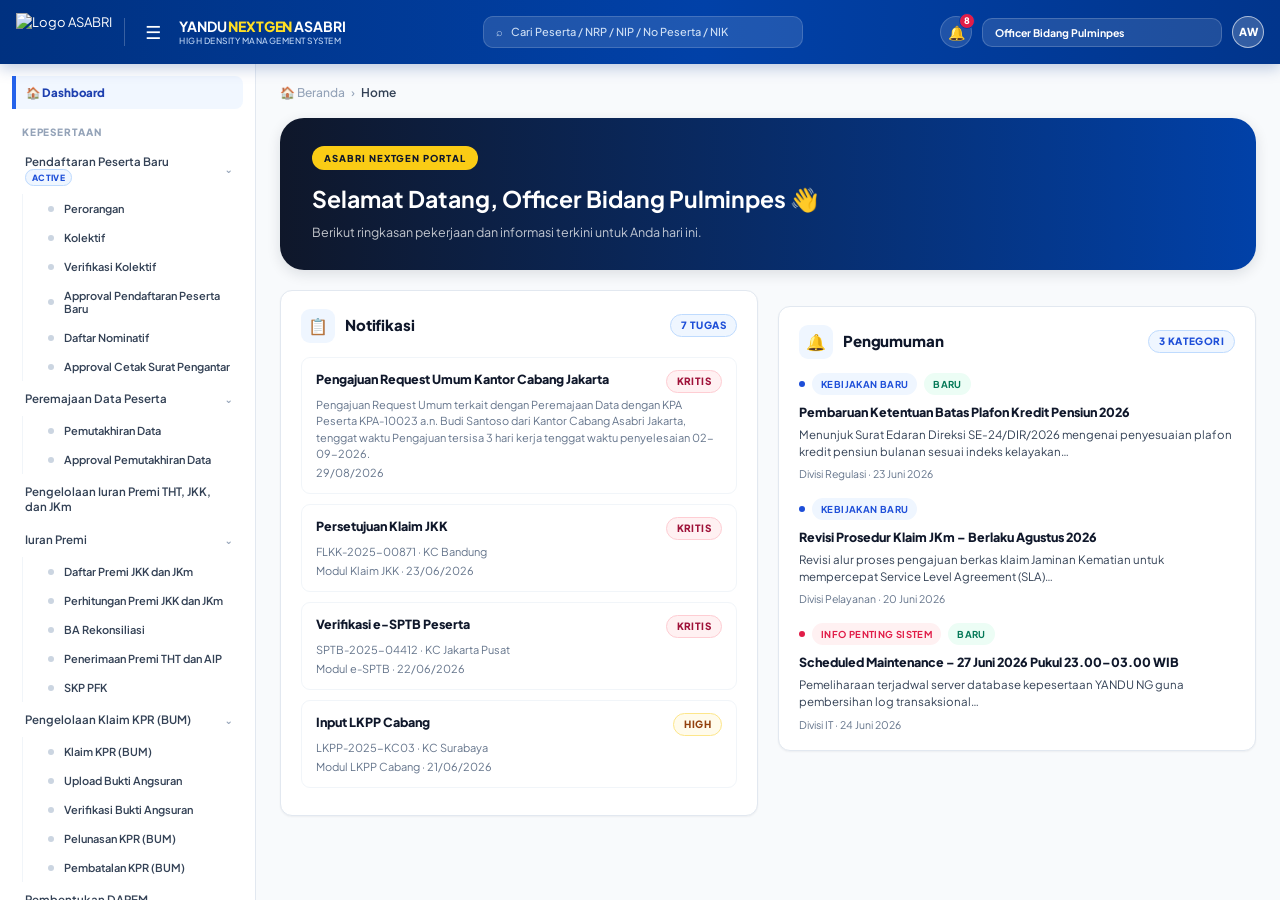
==== commit d7800c8d: "Tambah modul Iuran Premi: Daftar Premi, Perhitungan Premi, BA Rekonsiliasi, Penerimaan Premi THT dan" ====
--- a/index.html
+++ b/index.html
@@ -38,6 +38,17 @@
     </div>
 
     <button class="nav-item" data-go="iuran-premi">Pengelolaan Iuran Premi THT, JKK, dan JKm</button>
+
+    <button class="nav-item nav-parent" id="nav-iuran-premi-modul" aria-expanded="true">
+      <span>Iuran Premi</span><span class="chevron">⌄</span>
+    </button>
+    <div class="nav-children" id="nav-iuran-premi-modul-children">
+      <button class="nav-item nav-child" data-go="ip-daftar">Daftar Premi JKK dan JKm</button>
+      <button class="nav-item nav-child" data-go="ip-hitung">Perhitungan Premi JKK dan JKm</button>
+      <button class="nav-item nav-child" data-go="ip-ba">BA Rekonsiliasi</button>
+      <button class="nav-item nav-child" data-go="ip-tht">Penerimaan Premi THT dan AIP</button>
+      <button class="nav-item nav-child" data-go="ip-skp">SKP PFK</button>
+    </div>
 
     <button class="nav-item nav-parent" id="nav-klaim-bum" aria-expanded="true">
       <span>Pengelolaan Klaim KPR (BUM)</span><span class="chevron">⌄</span>
@@ -119,8 +130,8 @@
       <span>Rekap Premi JKK dan JKm</span><span class="chevron">⌄</span>
     </button>
     <div class="nav-children" id="nav-rekap-premi-children">
+      <button class="nav-item nav-child" data-go="rekap-premi-verifikasi">Verifikasi Rekap Premi JKK dan JKm</button>
       <button class="nav-item nav-child" data-go="rekap-premi">Rekap Perkiraan Iuran Premi JKK dan JKm</button>
-      <button class="nav-item nav-child" data-go="rekap-premi-verifikasi">Verifikasi Rekap Premi JKK dan JKm</button>
     </div>
 
   </nav>
@@ -5673,110 +5684,325 @@
         </div>
       </section>
 
+      <!-- ============ IURAN PREMI: DAFTAR PREMI JKK DAN JKm ============ -->
+      <section class="screen" id="s-ip-daftar">
+        <div class="crumb" id="ip-daftar-crumb"></div>
+
+        <div id="ip-daftar-list-view">
+          <div class="page-head">
+            <div>
+              <h1 class="page-title">Daftar Premi JKK dan JKm</h1>
+              <div class="page-sub">Premi dibentuk otomatis oleh sistem dari peserta berstatus aktif pada database YANDU NextGen.</div>
+            </div>
+          </div>
+
+          <div class="card">
+            <h3 class="card-title">Filter</h3>
+            <div class="grid3">
+              <div class="field" style="margin-bottom:0"><label class="fl caps" for="ip-daftar-f-tahun">Tahun</label><select class="inp" id="ip-daftar-f-tahun"></select></div>
+              <div class="field" style="margin-bottom:0"><label class="fl caps" for="ip-daftar-f-bulan">Bulan</label><select class="inp" id="ip-daftar-f-bulan"></select></div>
+            </div>
+            <div class="form-actions">
+              <button class="btn btn-ghost" id="ip-daftar-btn-reset">↺ Reset</button>
+              <button class="btn btn-primary" id="ip-daftar-btn-cari">⌕ Tampilkan</button>
+            </div>
+          </div>
+
+          <div class="card">
+            <h3 class="card-title">Daftar Premi</h3>
+            <div class="tbl-wrap">
+              <table>
+                <thead><tr><th>Periode</th><th>Aksi</th></tr></thead>
+                <tbody id="ip-daftar-body"></tbody>
+              </table>
+            </div>
+            <div class="tbl-note" id="ip-daftar-note"></div>
+          </div>
+        </div>
+
+        <div id="ip-daftar-detail-view" style="display:none">
+          <div class="page-head">
+            <div style="display:flex;align-items:center;gap:16px">
+              <button class="btn btn-ghost" id="ip-daftar-btn-kembali">← Kembali</button>
+              <div>
+                <h1 class="page-title">Detail Premi JKK dan JKm</h1>
+                <div class="page-sub">Rincian premi per Unit Organisasi dan jenis peserta. Hanya peserta berstatus aktif yang dihitung.</div>
+              </div>
+            </div>
+            <button class="btn btn-ghost" id="ip-daftar-btn-export">⤓ Export</button>
+          </div>
+          <div class="card" id="ip-daftar-d-head"></div>
+          <div class="metrics m3" id="ip-daftar-metrics"></div>
+          <div class="card">
+            <div class="tabs" id="ip-daftar-tabs"></div>
+            <h3 class="card-title" id="ip-daftar-judul"></h3>
+            <div id="ip-daftar-isi"></div>
+          </div>
+        </div>
+      </section>
+
+      <!-- ============ IURAN PREMI: PERHITUNGAN PREMI JKK DAN JKm ============ -->
+      <section class="screen" id="s-ip-hitung">
+        <div class="crumb"><span>Beranda</span><span>›</span><span>Kepesertaan</span><span>›</span><span>Iuran Premi</span><span>›</span><b>Perhitungan Premi JKK dan JKm</b></div>
+        <div class="page-head">
+          <div>
+            <h1 class="page-title">Perhitungan Premi JKK dan JKm</h1>
+            <div class="page-sub">Perhitungan berjalan otomatis setiap awal bulan. Gunakan Generate Ulang bila data peserta berubah.</div>
+          </div>
+        </div>
+
+        <div class="alert alert-info"><span>ⓘ</span><span>Sumber data: <b>YANDU NextGen</b> (peserta berstatus aktif; status pensiun, BUP, alih status, tewas, gugur, PTDH, hilang, PDH, mengundurkan diri, meninggal aktif, dan desersi tidak dihitung), divalidasi lewat API <b>Dukcapil</b> (NIK), <b>Kemenag</b> (status perkawinan), dan <b>Kemenkeu</b> (gaji pokok).</span></div>
+
+        <div class="card">
+          <h3 class="card-title">Filter</h3>
+          <div class="grid3">
+            <div class="field" style="margin-bottom:0"><label class="fl caps" for="ip-hitung-f-tahun">Tahun</label><select class="inp" id="ip-hitung-f-tahun"></select></div>
+            <div class="field" style="margin-bottom:0"><label class="fl caps" for="ip-hitung-f-bulan">Bulan</label><select class="inp" id="ip-hitung-f-bulan"></select></div>
+          </div>
+          <div class="form-actions">
+            <button class="btn btn-ghost" id="ip-hitung-btn-reset">↺ Reset</button>
+            <button class="btn btn-primary" id="ip-hitung-btn-cari">⌕ Tampilkan</button>
+          </div>
+        </div>
+
+        <div class="card">
+          <h3 class="card-title">Daftar Perhitungan Premi</h3>
+          <div class="tbl-wrap">
+            <table>
+              <thead><tr><th>Periode</th><th>Tahun</th><th>Bulan</th><th>Terakhir Digenerate</th><th>Aksi</th></tr></thead>
+              <tbody id="ip-hitung-body"></tbody>
+            </table>
+          </div>
+          <div class="tbl-note" id="ip-hitung-note"></div>
+        </div>
+      </section>
+
+      <!-- ============ IURAN PREMI: BA REKONSILIASI ============ -->
+      <section class="screen" id="s-ip-ba">
+        <div class="crumb"><span>Beranda</span><span>›</span><span>Kepesertaan</span><span>›</span><span>Iuran Premi</span><span>›</span><b>BA Rekonsiliasi</b></div>
+        <div class="page-head">
+          <div>
+            <h1 class="page-title">BA Rekonsiliasi</h1>
+            <div class="page-sub">Pencocokan pencairan iuran dengan realisasi kepesertaan hasil perhitungan sistem, berdasarkan BA yang diunggah.</div>
+          </div>
+          <button class="btn btn-primary" id="ip-ba-btn-unggah">⬆ Unggah Rekonsiliasi</button>
+        </div>
+
+        <div class="card">
+          <h3 class="card-title">Filter</h3>
+          <div class="grid3">
+            <div class="field" style="margin-bottom:0"><label class="fl caps" for="ip-ba-f-tahun">Tahun</label><select class="inp" id="ip-ba-f-tahun"></select></div>
+            <div class="field" style="margin-bottom:0"><label class="fl caps" for="ip-ba-f-bulan">Bulan</label><select class="inp" id="ip-ba-f-bulan"></select></div>
+          </div>
+          <div class="form-actions">
+            <button class="btn btn-ghost" id="ip-ba-btn-reset">↺ Reset</button>
+            <button class="btn btn-primary" id="ip-ba-btn-cari">⌕ Tampilkan</button>
+          </div>
+        </div>
+
+        <div class="card">
+          <h3 class="card-title">Pencairan Iuran vs Realisasi Kepesertaan</h3>
+          <div class="tbl-wrap">
+            <table>
+              <thead><tr><th>Periode</th><th>Nomor BA</th><th style="text-align:right">Pencairan Iuran</th><th style="text-align:right">Realisasi Kepesertaan</th><th style="text-align:right">Selisih</th><th>Status</th><th>Berkas BA</th></tr></thead>
+              <tbody id="ip-ba-body"></tbody>
+            </table>
+          </div>
+          <div class="tbl-note" id="ip-ba-note"></div>
+        </div>
+      </section>
+
+      <!-- ============ IURAN PREMI: PENERIMAAN PREMI THT DAN AIP ============ -->
+      <section class="screen" id="s-ip-tht">
+        <div class="crumb"><span>Beranda</span><span>›</span><span>Kepesertaan</span><span>›</span><span>Iuran Premi</span><span>›</span><b>Penerimaan Premi THT dan AIP</b></div>
+        <div class="page-head">
+          <div>
+            <h1 class="page-title">Penerimaan Premi THT dan AIP</h1>
+            <div class="page-sub">Berkas BNBA THT dan AIP hasil unduhan aplikasi DIGIT Kemenkeu, diunggah per periode.</div>
+          </div>
+          <button class="btn btn-primary" id="ip-tht-btn-unggah">⬆ Unggah Penerimaan Premi THT dan AIP</button>
+        </div>
+
+        <div class="card">
+          <h3 class="card-title">Filter</h3>
+          <div class="grid3">
+            <div class="field" style="margin-bottom:0"><label class="fl caps" for="ip-tht-f-tahun">Tahun</label><select class="inp" id="ip-tht-f-tahun"></select></div>
+            <div class="field" style="margin-bottom:0"><label class="fl caps" for="ip-tht-f-bulan">Bulan</label><select class="inp" id="ip-tht-f-bulan"></select></div>
+          </div>
+          <div class="form-actions">
+            <button class="btn btn-ghost" id="ip-tht-btn-reset">↺ Reset</button>
+            <button class="btn btn-primary" id="ip-tht-btn-cari">⌕ Tampilkan</button>
+          </div>
+        </div>
+
+        <div class="card">
+          <h3 class="card-title">Daftar Penerimaan Premi THT dan AIP</h3>
+          <div class="tbl-wrap">
+            <table>
+              <thead><tr><th>Periode</th><th>Tahun</th><th>Bulan</th><th>Berkas</th><th>Diunggah</th><th>Aksi</th></tr></thead>
+              <tbody id="ip-tht-body"></tbody>
+            </table>
+          </div>
+          <div class="tbl-note" id="ip-tht-note"></div>
+        </div>
+      </section>
+
+      <!-- ============ IURAN PREMI: SKP PFK ============ -->
+      <section class="screen" id="s-ip-skp">
+        <div class="crumb"><span>Beranda</span><span>›</span><span>Kepesertaan</span><span>›</span><span>Iuran Premi</span><span>›</span><b>SKP PFK</b></div>
+        <div class="page-head">
+          <div>
+            <h1 class="page-title">SKP PFK</h1>
+            <div class="page-sub">Berkas SKP PFK hasil unduhan aplikasi DIGIT Kemenkeu, diunggah per periode.</div>
+          </div>
+          <button class="btn btn-primary" id="ip-skp-btn-unggah">⬆ Unggah SKP PFK</button>
+        </div>
+
+        <div class="card">
+          <h3 class="card-title">Filter</h3>
+          <div class="grid3">
+            <div class="field" style="margin-bottom:0"><label class="fl caps" for="ip-skp-f-tahun">Tahun</label><select class="inp" id="ip-skp-f-tahun"></select></div>
+            <div class="field" style="margin-bottom:0"><label class="fl caps" for="ip-skp-f-bulan">Bulan</label><select class="inp" id="ip-skp-f-bulan"></select></div>
+          </div>
+          <div class="form-actions">
+            <button class="btn btn-ghost" id="ip-skp-btn-reset">↺ Reset</button>
+            <button class="btn btn-primary" id="ip-skp-btn-cari">⌕ Tampilkan</button>
+          </div>
+        </div>
+
+        <div class="card">
+          <h3 class="card-title">Daftar SKP PFK</h3>
+          <div class="tbl-wrap">
+            <table>
+              <thead><tr><th>Periode</th><th>Tahun</th><th>Bulan</th><th>Berkas</th><th>Diunggah</th><th>Aksi</th></tr></thead>
+              <tbody id="ip-skp-body"></tbody>
+            </table>
+          </div>
+          <div class="tbl-note" id="ip-skp-note"></div>
+        </div>
+      </section>
+
+      <!-- ============ VERIFIKASI REKAP PREMI JKK DAN JKm ============ -->
+      <section class="screen" id="s-rekap-premi-verifikasi">
+        <div class="crumb" id="rv-crumb"></div>
+
+        <div id="rv-list-view">
+          <div class="page-head">
+            <div>
+              <h1 class="page-title">Verifikasi Rekap Premi JKK dan JKm</h1>
+              <div class="page-sub">Periksa rekap perkiraan premi JKK dan JKm per periode, lalu verifikasi bila sudah sesuai.</div>
+            </div>
+          </div>
+
+          <div class="alert alert-info">ⓘ Hasil rekap diambil dari Simulasi Premi melalui API. Jika premi belum sesuai, ubah data peserta lewat Peremajaan Data; data peserta dikirim ke Simulasi Premi untuk dihitung ulang dan hasilnya diterima kembali oleh YANDU. Setelah data peserta dipadankan, klik Generate Ulang di halaman Detail.</div>
+
+          <div class="card">
+            <h3 class="card-title">Filter</h3>
+            <div class="grid3">
+              <div class="field" style="margin-bottom:0">
+                <label class="fl caps" for="rv-f-periode">Periode</label>
+                <input class="inp" type="date" id="rv-f-periode">
+              </div>
+              <div class="field" style="margin-bottom:0">
+                <label class="fl caps" for="rv-f-status">Status</label>
+                <select class="inp" id="rv-f-status">
+                  <option value="">Semua Status</option>
+                  <option value="belum">Belum Terverifikasi</option>
+                  <option value="terverifikasi">Terverifikasi</option>
+                </select>
+              </div>
+            </div>
+            <div class="form-actions">
+              <button class="btn btn-ghost" id="rv-btn-reset">↺ Reset</button>
+              <button class="btn btn-primary" id="rv-btn-cari">⌕ Tampilkan</button>
+            </div>
+          </div>
+
+          <div class="card">
+            <h3 class="card-title">Daftar Rekap Premi</h3>
+            <div class="tbl-wrap">
+              <table>
+                <thead><tr><th>Periode</th><th>Status</th><th>Aksi</th></tr></thead>
+                <tbody id="rv-body"></tbody>
+              </table>
+            </div>
+            <div class="tbl-note" id="rv-note"></div>
+          </div>
+        </div>
+
+        <div id="rv-detail-view" style="display:none">
+          <div class="page-head">
+            <div style="display:flex;align-items:center;gap:16px">
+              <button class="btn btn-ghost" id="rv-btn-kembali">← Kembali</button>
+              <div>
+                <h1 class="page-title">Detail Verifikasi Rekap Premi JKK dan JKm</h1>
+              <div class="page-sub">Periksa kelima rekap di bawah ini sebelum diverifikasi.</div>
+              </div>
+            </div>
+          </div>
+          <div class="card" id="rv-d-head"></div>
+          <div class="card">
+            <div class="tabs" id="rv-tabs"></div>
+            <h3 class="card-title" id="rv-judul"></h3>
+            <div id="rv-isi"></div>
+          </div>
+        </div>
+      </section>
+
       <!-- ============ REKAP PERKIRAAN IURAN PREMI JKK DAN JKm ============ -->
       <section class="screen" id="s-rekap-premi">
-        <div class="crumb"><span>Beranda</span><span>›</span><span>Kepesertaan</span><span>›</span><span>Rekap Premi JKK dan JKm</span><span>›</span><b>Rekap Perkiraan Iuran Premi JKK dan JKm</b></div>
-        <div class="page-head">
-          <div>
-            <h1 class="page-title">Rekap Perkiraan Iuran Premi JKK dan JKm</h1>
-            <div class="page-sub">Rekap peserta aktif, gaji pokok, dan perkiraan premi JKK dan JKm per UNOR. Hanya peserta berstatus aktif yang dihitung.</div>
-          </div>
-        </div>
-
-        <div class="alert alert-info">ⓘ Data peserta aktif dibentuk otomatis oleh sistem setiap akhir bulan pukul 00.00. Pada tanggal 1 bulan berikutnya, rekap perkiraan JKK dan JKm terbentuk dan Bidang Lojita menerima notifikasi. Rumus: <b>JKK = gaji pokok × 0,62%</b> · <b>JKm = gaji pokok × 0,81%</b>.</div>
-
-        <div class="card">
-          <h3 class="card-title">Parameter</h3>
-          <div class="grid3">
-            <div class="field" style="margin-bottom:0">
-              <label class="fl caps" for="rp-f-unor">UNOR</label>
-              <select class="inp" id="rp-f-unor"></select>
-            </div>
-            <div class="field" style="margin-bottom:0">
-              <label class="fl caps" for="rp-f-bulan">Bulan</label>
-              <select class="inp" id="rp-f-bulan"></select>
-            </div>
-            <div class="field" style="margin-bottom:0">
-              <label class="fl caps" for="rp-f-tahun">Tahun</label>
-              <select class="inp" id="rp-f-tahun"></select>
-            </div>
-          </div>
-          <div class="form-actions">
-            <button class="btn btn-ghost" id="rp-btn-tampil">⌕ Tampilkan</button>
-            <button class="btn btn-primary" id="rp-btn-generate">↻ Generate Premi</button>
-          </div>
-          <div class="hint" id="rp-generate-hint" style="margin-top:8px"></div>
-        </div>
-
-        <div class="metrics m4" id="rp-metrics"></div>
-
-        <div class="card">
-          <h3 class="card-title">Jadwal Proses Otomatis Sistem</h3>
-          <div class="tbl-wrap">
-            <table>
-              <thead><tr><th>Tahap</th><th>Jadwal</th><th>Keterangan</th><th>Status</th></tr></thead>
-              <tbody id="rp-jadwal-body"></tbody>
-            </table>
-          </div>
-        </div>
-
-        <div class="card">
-          <div class="toolbar" style="justify-content:space-between">
-            <h3 class="card-title" style="margin:0" id="rp-judul">Rekap per UNOR</h3>
-            <button class="btn btn-ghost" id="rp-btn-verifikasi">Buka Verifikasi Rekap →</button>
-          </div>
-          <div class="tbl-wrap">
-            <table>
-              <thead><tr>
-                <th>UNOR</th><th style="text-align:right">Peserta Aktif</th><th style="text-align:right">Gaji Pokok</th>
-                <th style="text-align:right">JKK 0,62%</th><th style="text-align:right">JKm 0,81%</th>
-                <th style="text-align:right">Total</th><th>Versi</th><th>Terakhir Dibentuk</th>
-              </tr></thead>
-              <tbody id="rp-body"></tbody>
-            </table>
-          </div>
-          <div class="tbl-note" id="rp-note"></div>
-        </div>
-      </section>
-
-      <section class="screen" id="s-rekap-premi-verifikasi">
-        <div class="crumb"><span>Beranda</span><span>›</span><span>Kepesertaan</span><span>›</span><span>Rekap Premi JKK dan JKm</span><span>›</span><b>Verifikasi Rekap Premi JKK dan JKm</b></div>
-        <div class="page-head">
-          <div>
-            <h1 class="page-title">Verifikasi Rekap Premi JKK dan JKm</h1>
-            <div class="page-sub">Periksa kelima rekap perkiraan iuran. Jika belum sesuai, ubah data peserta lalu generate ulang rekap.</div>
-          </div>
-        </div>
-
-        <div class="card">
-          <h3 class="card-title">Periode</h3>
-          <div class="grid3">
-            <div class="field" style="margin-bottom:0">
-              <label class="fl caps" for="rv-f-bulan">Bulan</label>
-              <select class="inp" id="rv-f-bulan"></select>
-            </div>
-            <div class="field" style="margin-bottom:0">
-              <label class="fl caps" for="rv-f-tahun">Tahun</label>
-              <select class="inp" id="rv-f-tahun"></select>
-            </div>
-          </div>
-          <div class="form-actions">
-            <button class="btn btn-primary" id="rv-btn-tampil">⌕ Tampilkan</button>
-          </div>
-        </div>
-
-        <div id="rv-status"></div>
-
-        <div class="card" id="rv-card">
-          <div class="tabs" id="rv-tabs"></div>
-          <div class="toolbar" style="justify-content:space-between">
-            <h3 class="card-title" style="margin:0" id="rv-judul"></h3>
-            <div style="display:flex;gap:8px">
-              <button class="btn btn-ghost" id="rv-btn-xls">⭳ Download Excel</button>
-              <button class="btn btn-ghost" id="rv-btn-pdf">⭳ Download PDF</button>
-            </div>
-          </div>
-          <div id="rv-isi"></div>
+        <div class="crumb" id="rp-crumb"></div>
+
+        <div id="rp-list-view">
+          <div class="page-head">
+            <div>
+              <h1 class="page-title">Rekap Perkiraan Iuran Premi JKK dan JKm</h1>
+              <div class="page-sub">Rekap premi yang sudah diverifikasi Divisi Kepesertaan. Hanya peserta aktif yang dihitung.</div>
+            </div>
+          </div>
+
+          <div class="card">
+            <h3 class="card-title">Filter</h3>
+            <div class="grid3">
+              <div class="field" style="margin-bottom:0">
+                <label class="fl caps" for="rp-f-periode">Periode</label>
+                <input class="inp" type="date" id="rp-f-periode">
+              </div>
+            </div>
+            <div class="form-actions">
+              <button class="btn btn-ghost" id="rp-btn-reset">↺ Reset</button>
+              <button class="btn btn-primary" id="rp-btn-cari">⌕ Tampilkan</button>
+            </div>
+          </div>
+
+          <div class="card">
+            <h3 class="card-title">Daftar Rekap Premi Terverifikasi</h3>
+            <div class="tbl-wrap">
+              <table>
+                <thead><tr><th>Periode</th><th>Status</th><th>Aksi</th></tr></thead>
+                <tbody id="rp-body"></tbody>
+              </table>
+            </div>
+            <div class="tbl-note" id="rp-note"></div>
+          </div>
+        </div>
+
+        <div id="rp-detail-view" style="display:none">
+          <div class="page-head">
+            <div style="display:flex;align-items:center;gap:16px">
+              <button class="btn btn-ghost" id="rp-btn-kembali">← Kembali</button>
+              <div>
+                <h1 class="page-title">Detail Rekap Perkiraan Iuran Premi JKK dan JKm</h1>
+              <div class="page-sub">Rekap sudah terverifikasi oleh Divisi Kepesertaan.</div>
+              </div>
+            </div>
+          </div>
+          <div class="card" id="rp-d-head"></div>
+          <div class="card">
+            <div class="tabs" id="rp-tabs"></div>
+            <h3 class="card-title" id="rp-judul"></h3>
+            <div id="rp-isi"></div>
+          </div>
         </div>
       </section>
 
@@ -5837,7 +6063,7 @@
         <div class="page-head">
           <div>
             <h1 class="page-title">Rekap Movement Pangkat</h1>
-            <div class="page-sub">Perubahan pangkat/golongan peserta per periode beserta nomor SKEP dan TMT.</div>
+            <div class="page-sub">Jumlah peserta per UNOR dan status personil yang pangkatnya naik, turun, berubah, atau kosong pada setiap bulan.</div>
           </div>
         </div>
 
@@ -5847,24 +6073,16 @@
           <h3 class="card-title">Filter</h3>
           <div class="grid3">
             <div class="field" style="margin-bottom:0">
-              <label class="fl caps" for="rm-pangkat-f-dari">Periode Dari</label>
-              <select class="inp" id="rm-pangkat-f-dari" data-rm-periode></select>
-            </div>
-            <div class="field" style="margin-bottom:0">
-              <label class="fl caps" for="rm-pangkat-f-sampai">Periode Sampai</label>
-              <select class="inp" id="rm-pangkat-f-sampai" data-rm-periode></select>
+              <label class="fl caps" for="rm-pangkat-f-tahun">Tahun</label>
+              <select class="inp" id="rm-pangkat-f-tahun"><option>2026</option></select>
             </div>
             <div class="field" style="margin-bottom:0">
               <label class="fl caps" for="rm-pangkat-f-unor">Unit Organisasi</label>
               <select class="inp" id="rm-pangkat-f-unor" data-rm-unor></select>
             </div>
             <div class="field" style="margin-bottom:0">
-              <label class="fl caps" for="rm-pangkat-f-cari">NRP/NIP atau Nama</label>
-              <input class="inp" id="rm-pangkat-f-cari" placeholder="Masukkan NRP/NIP atau nama">
-            </div>
-            <div class="field" style="margin-bottom:0">
-              <label class="fl caps" for="rm-pangkat-f-jenis">Jenis Kenaikan Pangkat</label>
-              <select class="inp" id="rm-pangkat-f-jenis" data-rm-jenis></select>
+              <label class="fl caps" for="rm-pangkat-f-stpers">Status Personil</label>
+              <select class="inp" id="rm-pangkat-f-stpers"><option value="">Semua</option><option>PRAJURIT</option><option>PNS</option></select>
             </div>
           </div>
           <div class="form-actions">
@@ -5882,23 +6100,14 @@
             </div>
           </div>
           <div class="tbl-wrap">
-            <table class="wide-table">
+            <table class="tbl-navy">
               <thead id="rm-pangkat-head"></thead>
               <tbody id="rm-pangkat-body"></tbody>
             </table>
           </div>
-          <div style="display:flex;justify-content:space-between;align-items:center;margin-top:10px;flex-wrap:wrap;gap:10px">
-            <div class="tbl-note" id="rm-pangkat-note" style="margin:0"></div>
-            <div style="display:flex;align-items:center;gap:14px">
-              <div style="display:flex;align-items:center;gap:6px;font-size:11px;color:var(--muted)">
-                Baris
-                <select class="inp" id="rm-pangkat-page-size" style="width:64px;height:30px;padding:0 6px;font-size:11px">
-                  <option>10</option><option selected>20</option><option>50</option>
-                </select>
-              </div>
-              <div id="rm-pangkat-pagination" style="display:flex;gap:4px"></div>
-            </div>
-          </div>        </div>
+          <div class="tbl-note" id="rm-pangkat-note"></div>
+          <div id="rm-pangkat-pagination"></div>
+        </div>
       </section>
 
       <section class="screen" id="s-rm-mkg">
@@ -5906,7 +6115,7 @@
         <div class="page-head">
           <div>
             <h1 class="page-title">Rekap Movement MKG</h1>
-            <div class="page-sub">Perubahan Masa Kerja Golongan (MKG) peserta per periode.</div>
+            <div class="page-sub">Jumlah peserta per UNOR dan status personil yang MKG-nya naik, turun, berubah, atau kosong pada setiap bulan.</div>
           </div>
         </div>
 
@@ -5916,24 +6125,16 @@
           <h3 class="card-title">Filter</h3>
           <div class="grid3">
             <div class="field" style="margin-bottom:0">
-              <label class="fl caps" for="rm-mkg-f-dari">Periode Dari</label>
-              <select class="inp" id="rm-mkg-f-dari" data-rm-periode></select>
-            </div>
-            <div class="field" style="margin-bottom:0">
-              <label class="fl caps" for="rm-mkg-f-sampai">Periode Sampai</label>
-              <select class="inp" id="rm-mkg-f-sampai" data-rm-periode></select>
+              <label class="fl caps" for="rm-mkg-f-tahun">Tahun</label>
+              <select class="inp" id="rm-mkg-f-tahun"><option>2026</option></select>
             </div>
             <div class="field" style="margin-bottom:0">
               <label class="fl caps" for="rm-mkg-f-unor">Unit Organisasi</label>
               <select class="inp" id="rm-mkg-f-unor" data-rm-unor></select>
             </div>
             <div class="field" style="margin-bottom:0">
-              <label class="fl caps" for="rm-mkg-f-cari">NRP/NIP atau Nama</label>
-              <input class="inp" id="rm-mkg-f-cari" placeholder="Masukkan NRP/NIP atau nama">
-            </div>
-            <div class="field" style="margin-bottom:0">
-              <label class="fl caps" for="rm-mkg-f-jenis">Jenis Perubahan MKG</label>
-              <select class="inp" id="rm-mkg-f-jenis" data-rm-jenis></select>
+              <label class="fl caps" for="rm-mkg-f-stpers">Status Personil</label>
+              <select class="inp" id="rm-mkg-f-stpers"><option value="">Semua</option><option>PRAJURIT</option><option>PNS</option></select>
             </div>
           </div>
           <div class="form-actions">
@@ -5951,23 +6152,14 @@
             </div>
           </div>
           <div class="tbl-wrap">
-            <table class="wide-table">
+            <table class="tbl-navy">
               <thead id="rm-mkg-head"></thead>
               <tbody id="rm-mkg-body"></tbody>
             </table>
           </div>
-          <div style="display:flex;justify-content:space-between;align-items:center;margin-top:10px;flex-wrap:wrap;gap:10px">
-            <div class="tbl-note" id="rm-mkg-note" style="margin:0"></div>
-            <div style="display:flex;align-items:center;gap:14px">
-              <div style="display:flex;align-items:center;gap:6px;font-size:11px;color:var(--muted)">
-                Baris
-                <select class="inp" id="rm-mkg-page-size" style="width:64px;height:30px;padding:0 6px;font-size:11px">
-                  <option>10</option><option selected>20</option><option>50</option>
-                </select>
-              </div>
-              <div id="rm-mkg-pagination" style="display:flex;gap:4px"></div>
-            </div>
-          </div>        </div>
+          <div class="tbl-note" id="rm-mkg-note"></div>
+          <div id="rm-mkg-pagination"></div>
+        </div>
       </section>
 
       <section class="screen" id="s-rm-status-kawin">
